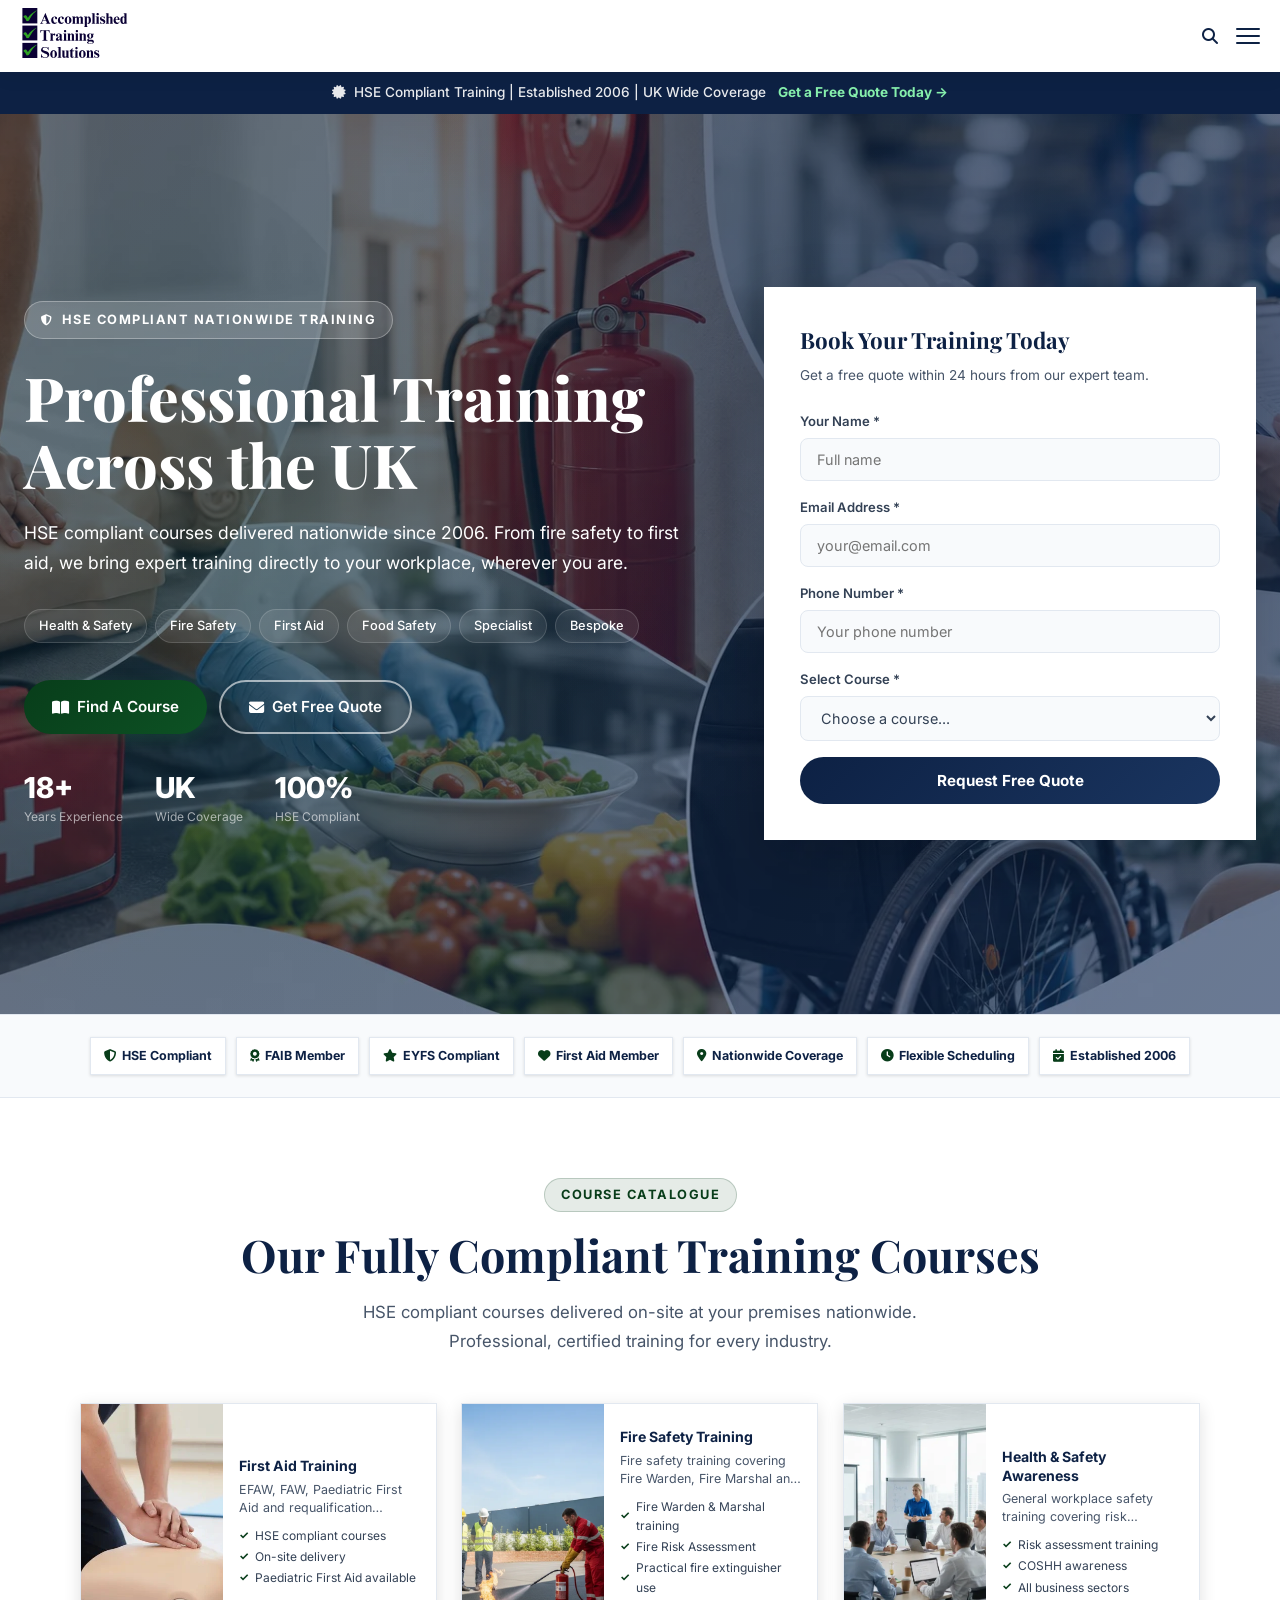
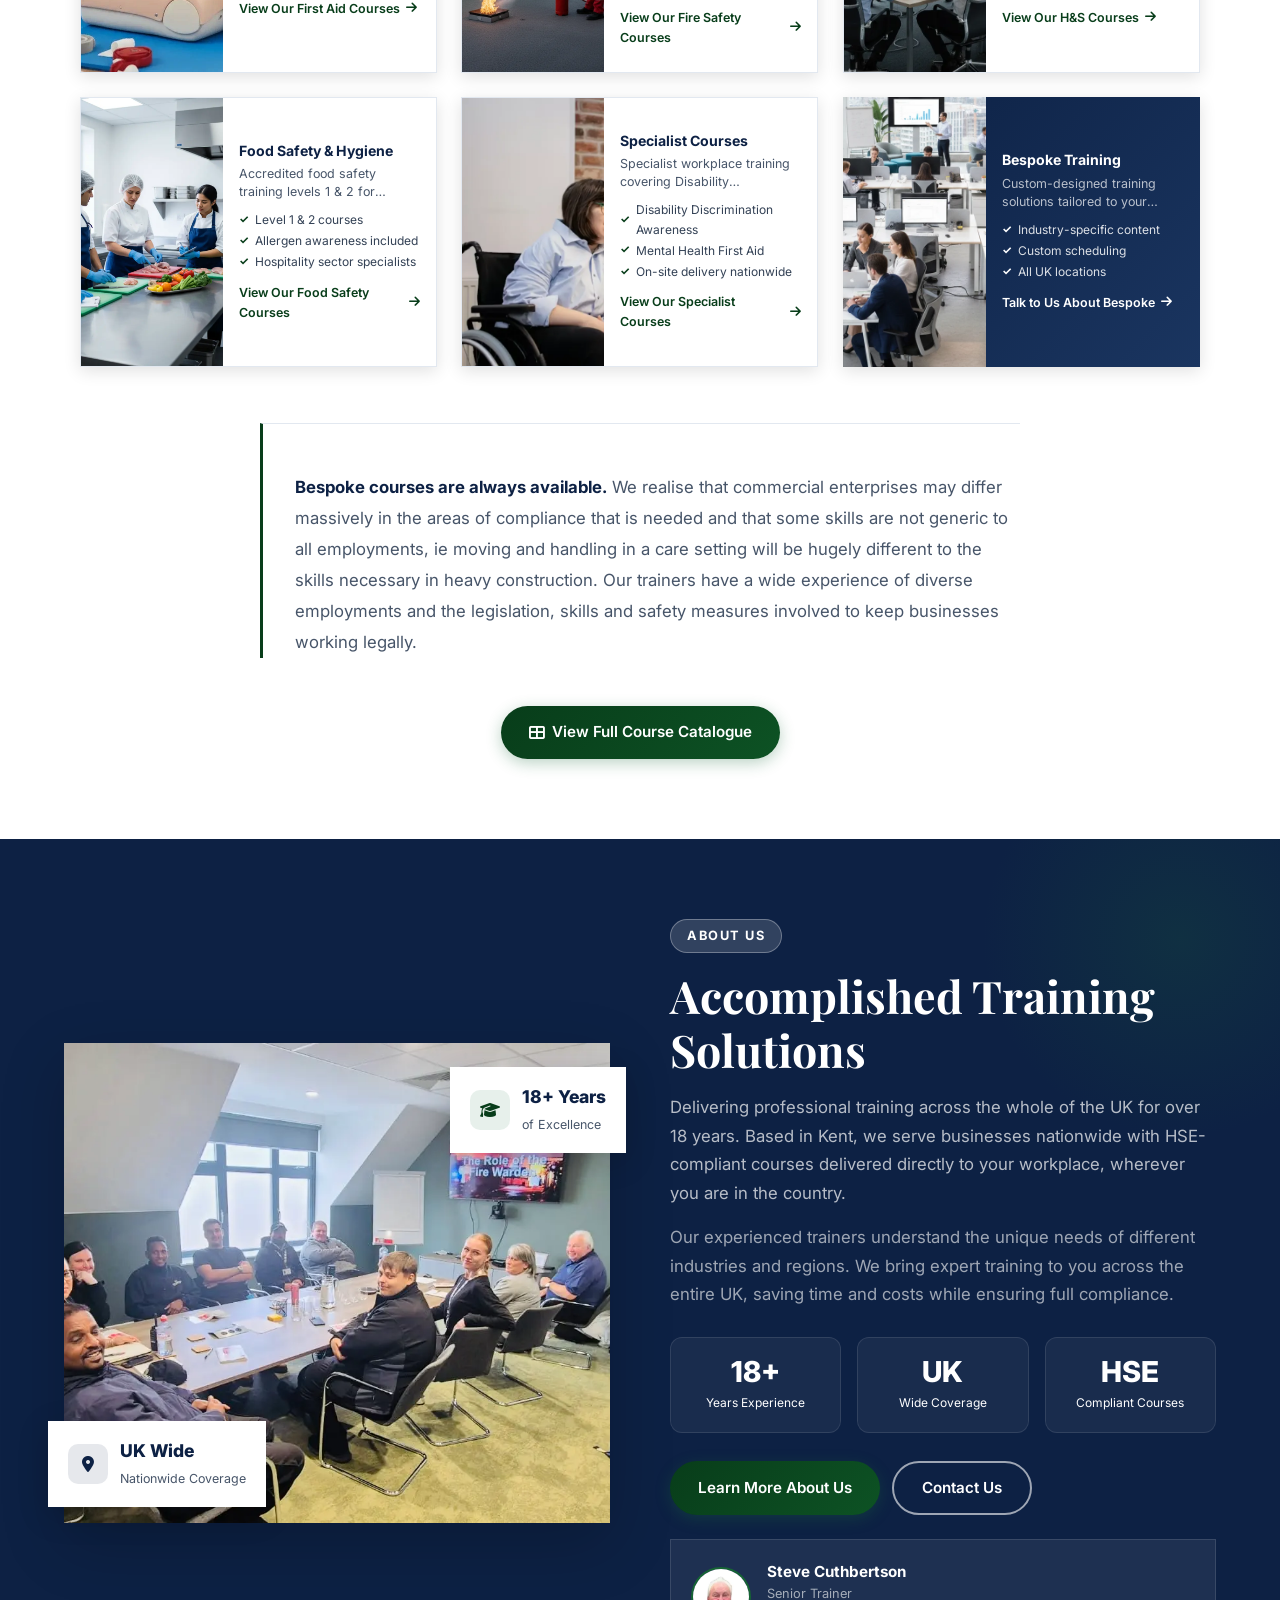
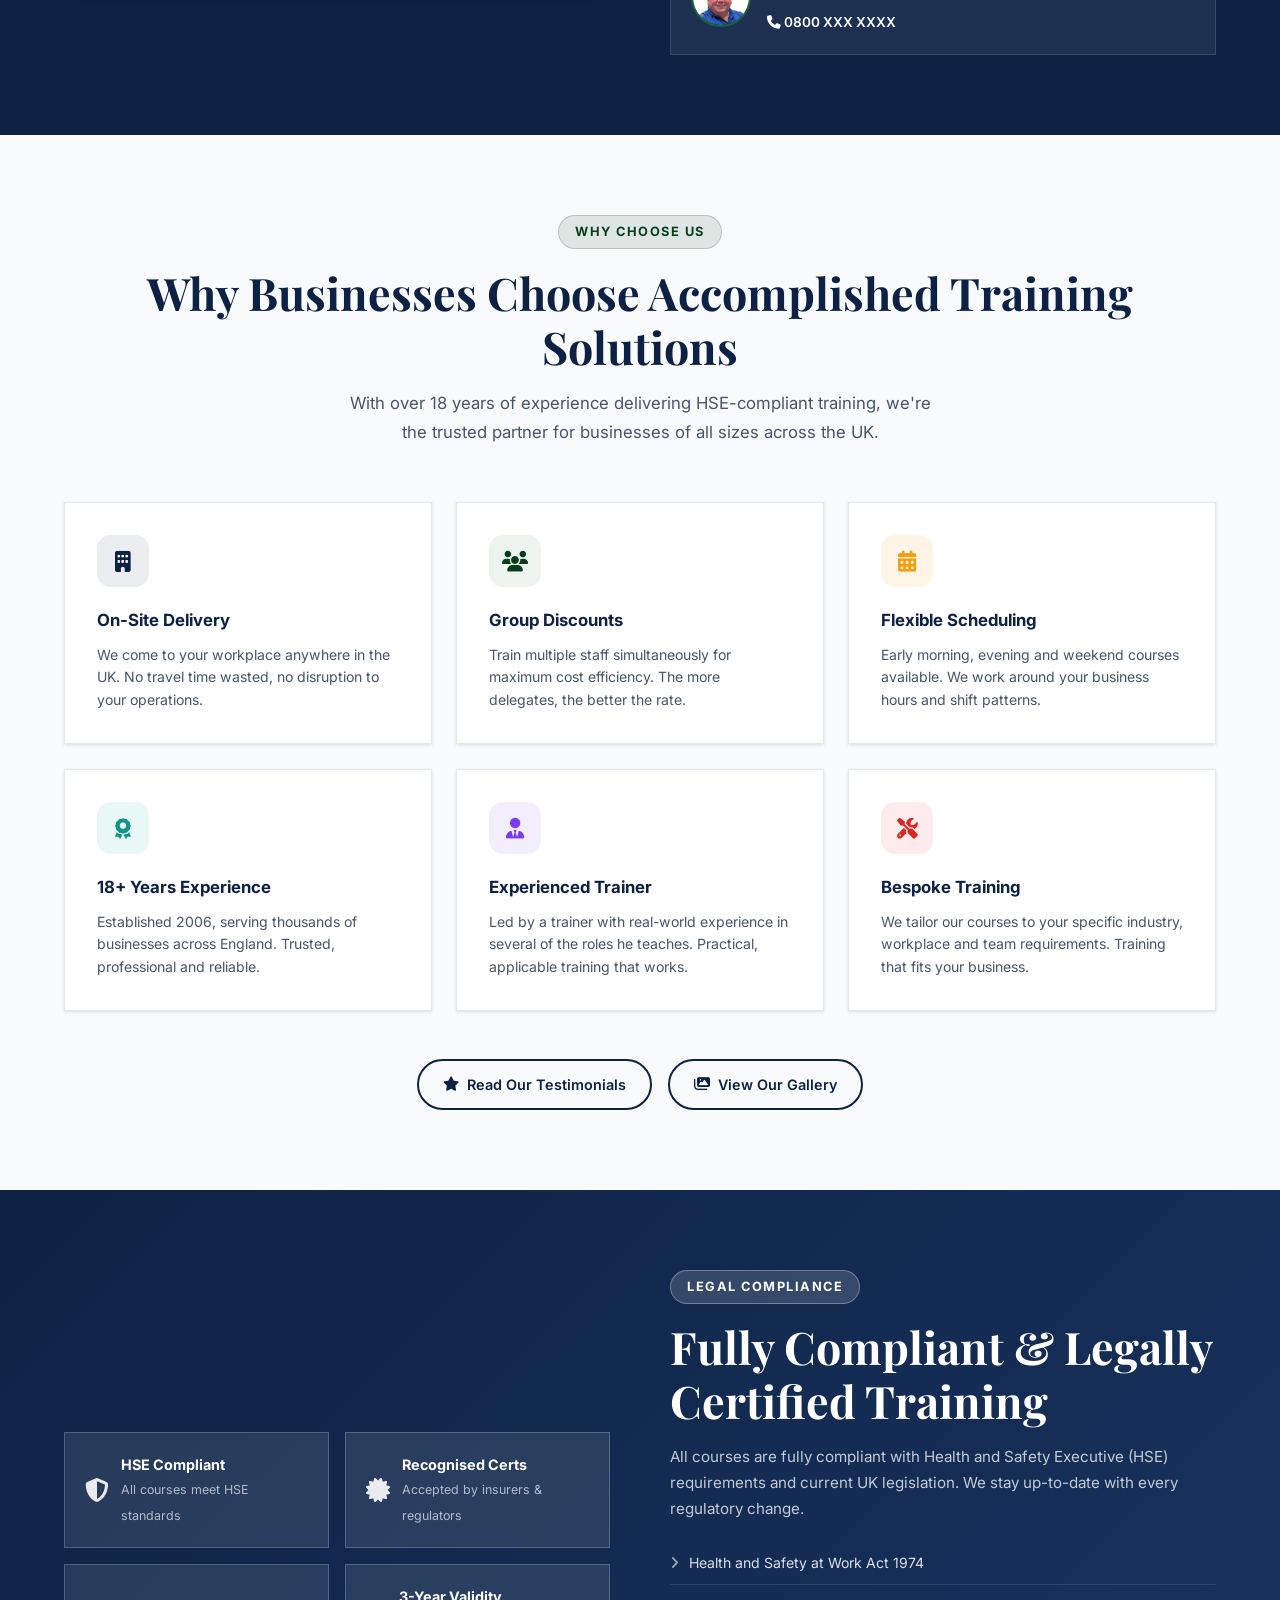
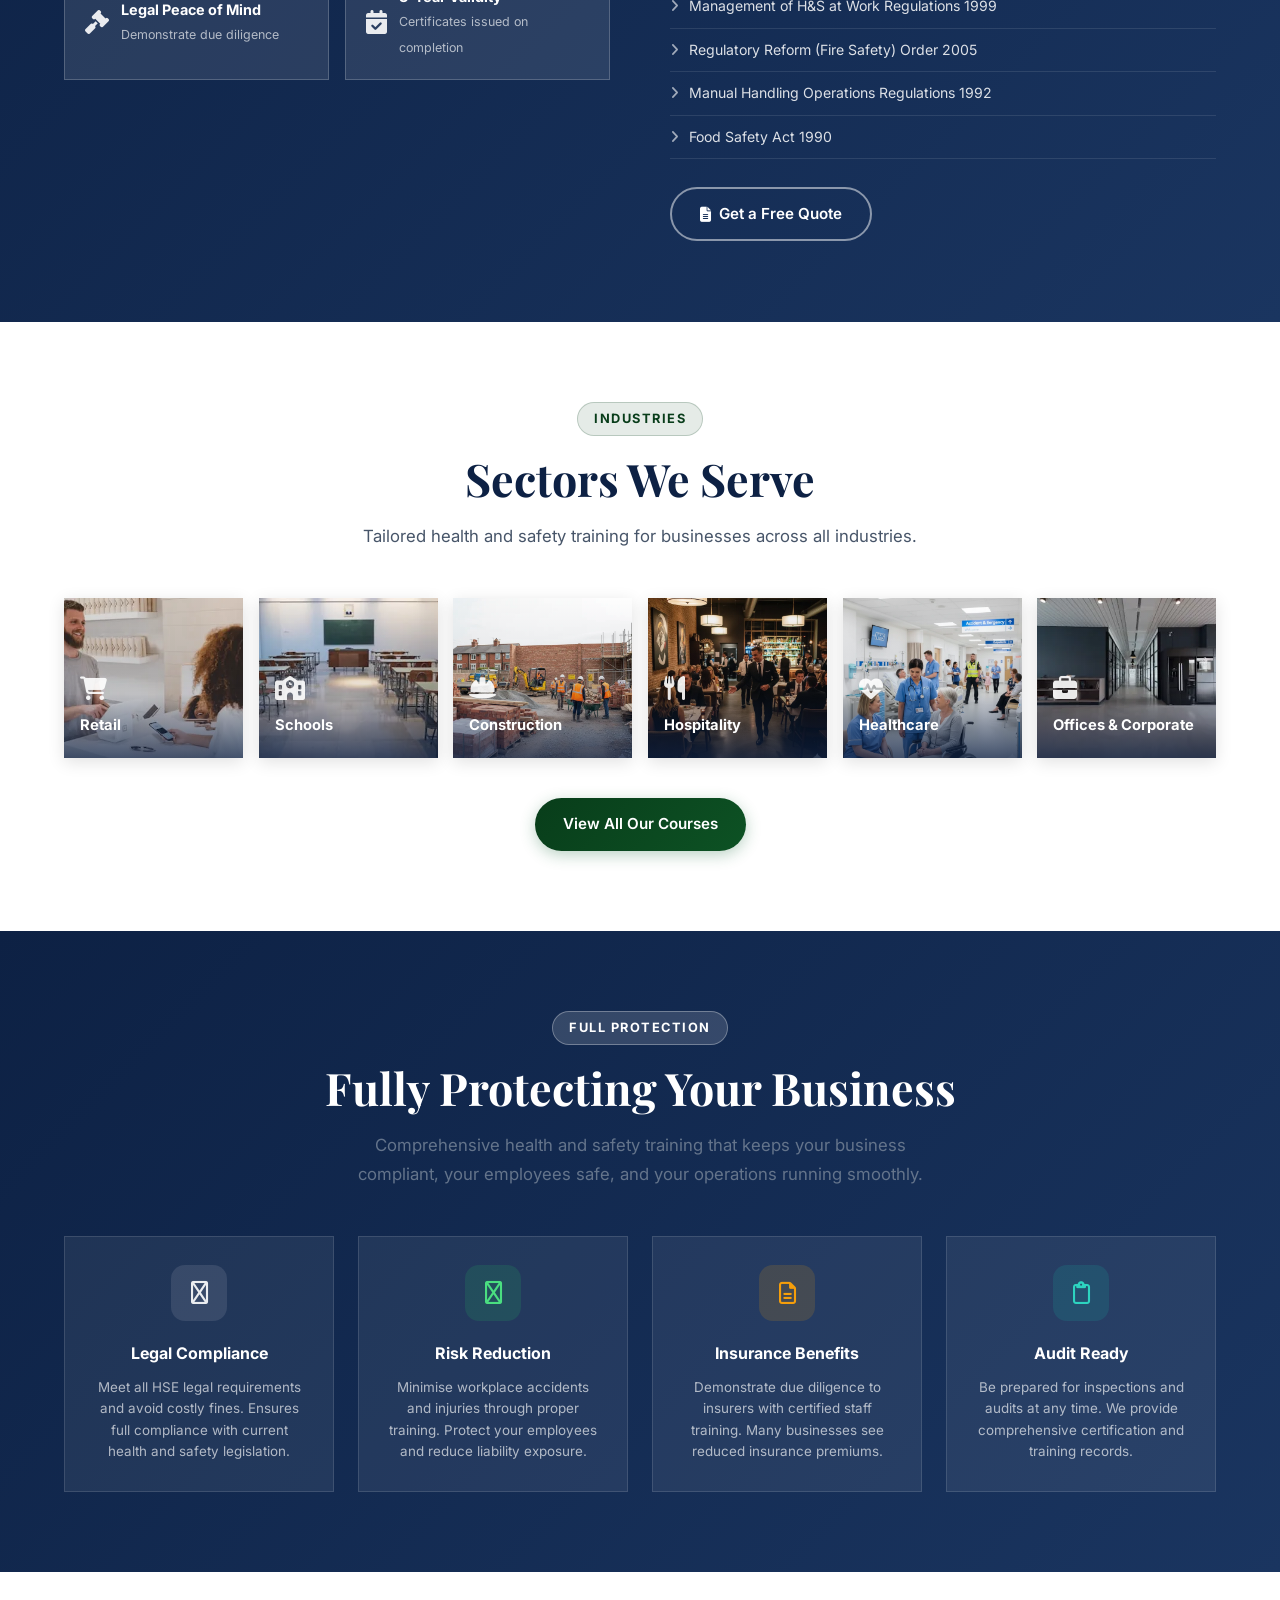
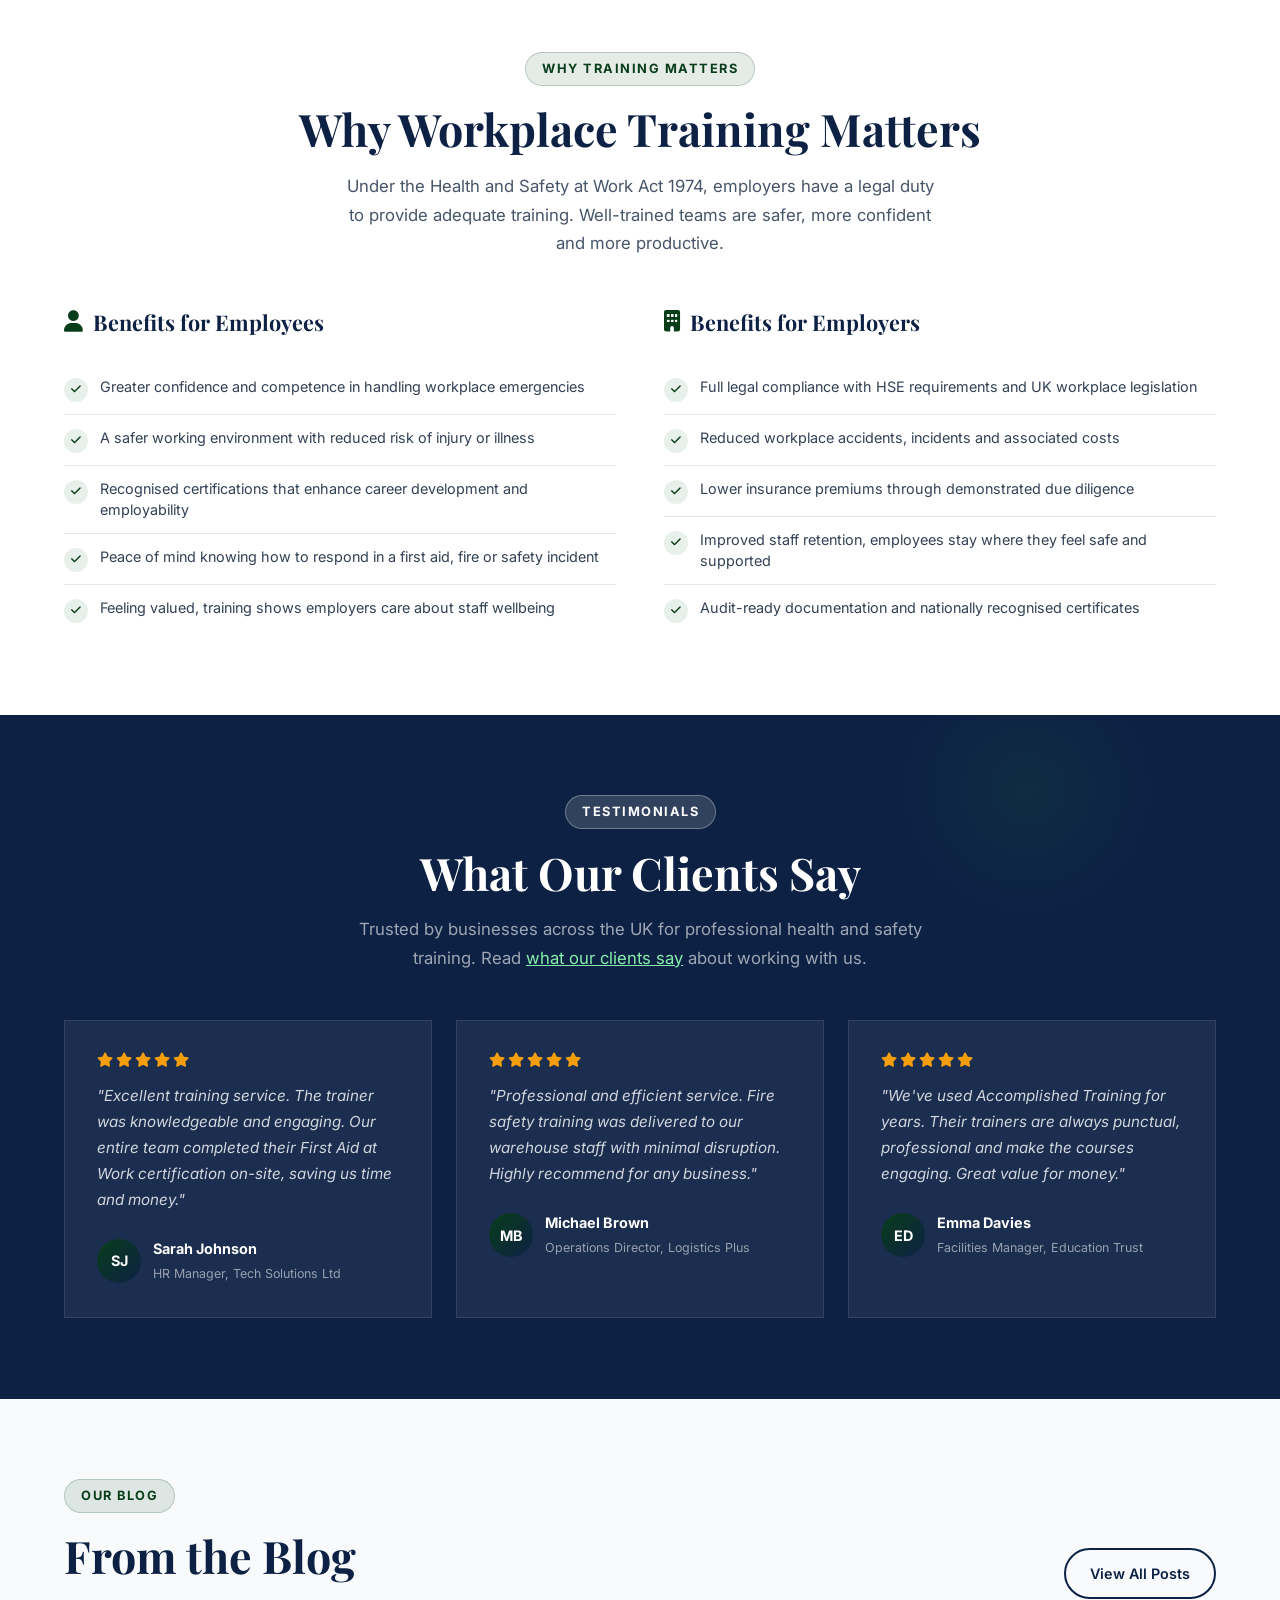
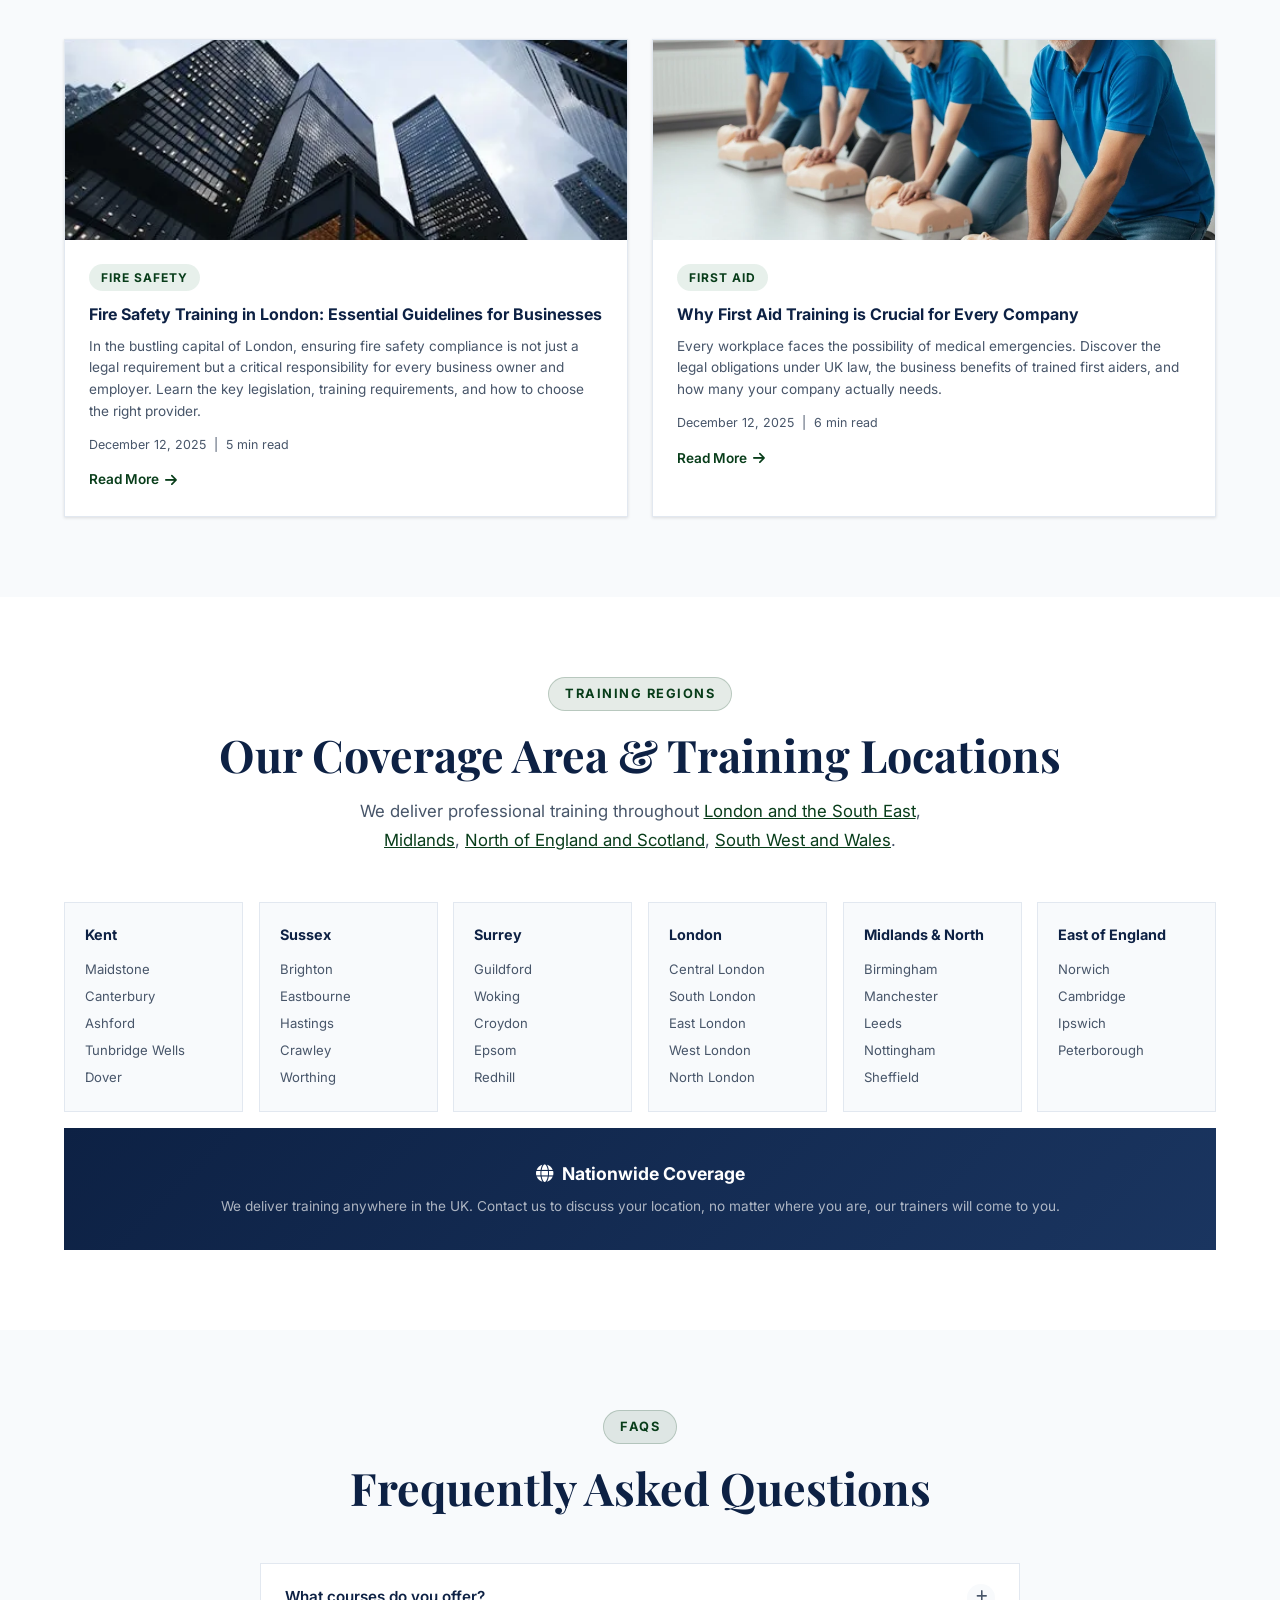
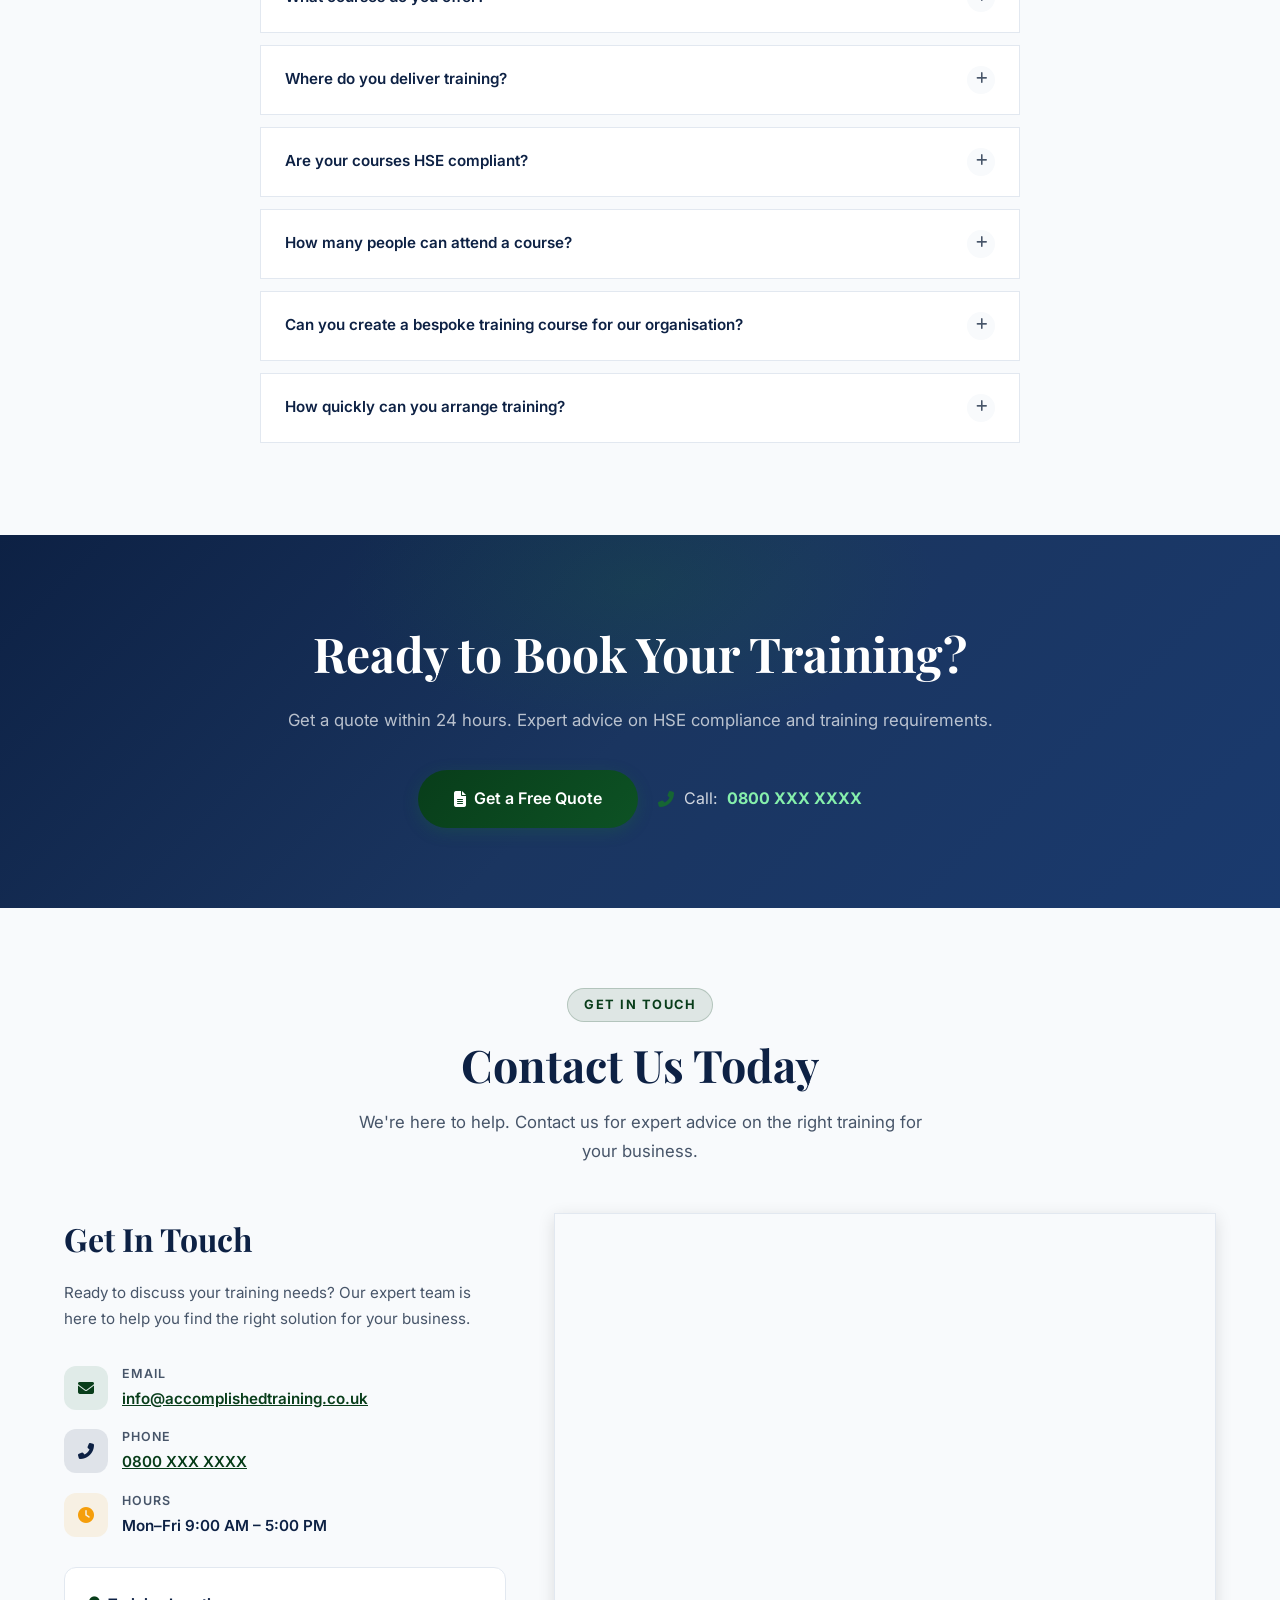
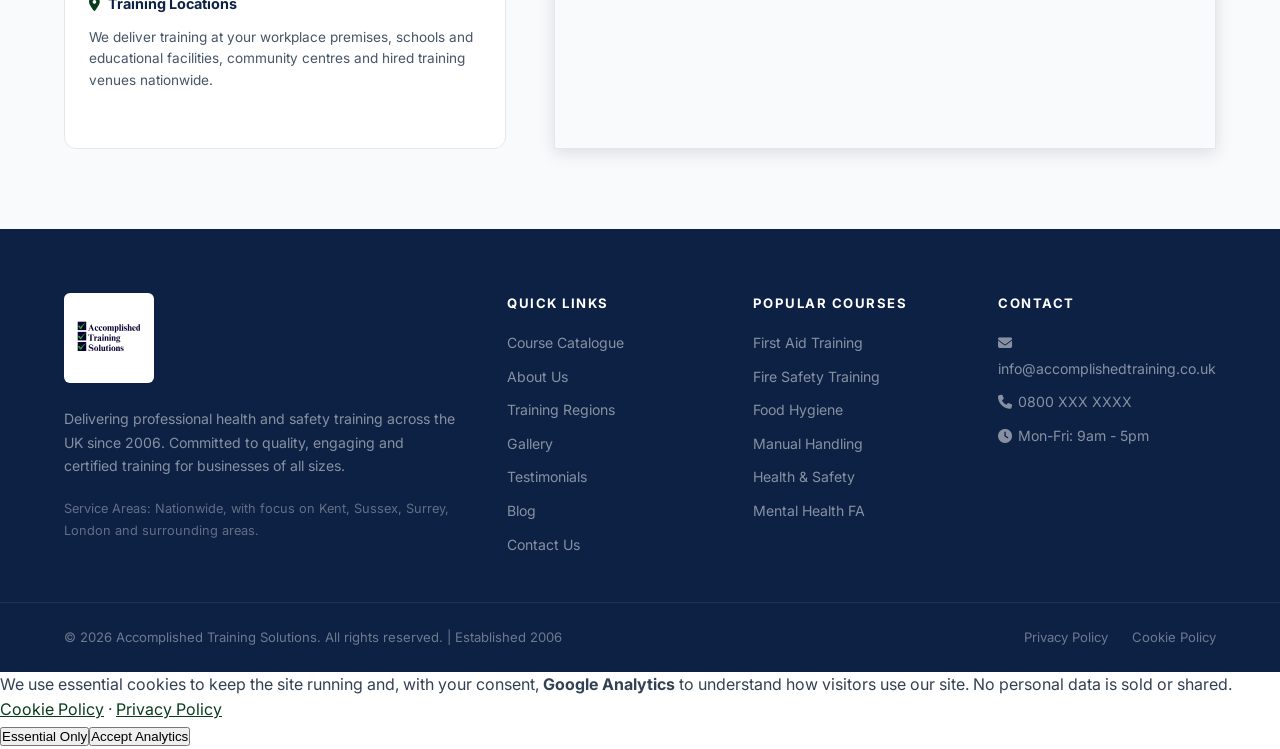
==== index.html @ ccbe7ee9 "Initial commit — Accomplished Training Solutions website Full site including all pages, styles, JS a" ====
﻿<!DOCTYPE html>
<html lang="en">
<head>
    <meta charset="UTF-8">
    <meta name="viewport" content="width=device-width, initial-scale=1.0">
    <title>Accomplished Training Solutions - Professional HSE Training Across the UK</title>
    <link href="https://fonts.googleapis.com/css2?family=Inter:wght@300;400;500;600;700;800;900&family=Playfair+Display:wght@700;800&display=swap" rel="stylesheet">
    <link rel="stylesheet" href="https://cdnjs.cloudflare.com/ajax/libs/font-awesome/6.4.0/css/all.min.css">
    <link rel="stylesheet" href="styles/styles.css">
    <link rel="stylesheet" href="styles/index.css">
</head>
<body>

<!-- ANNOUNCEMENT BAR -->
<div class="announcement-bar">
    <i class="fas fa-certificate"></i>&nbsp; HSE Compliant Training | Established 2006 | UK Wide Coverage
    <a href="contact.html">Get a Free Quote Today →</a>
</div>

<!-- NAVBAR -->
<nav class="navbar" id="navbar">
    <div class="navbar-inner">
        <!-- Logo, far left -->
        <a href="#home" class="navbar-logo">
            <img src="images/ats-logo.svg" alt="Accomplished Training Solutions" style="height:150px;width:auto;display:block;">
        </a>

        <!-- Everything else, far right -->
        <div class="navbar-right">
            <ul class="navbar-nav">
                <li><a href="about.html">About Us</a></li>
                <li><a href="courses.html">Course Catalogue</a></li>
                <li class="nav-item-dropdown">
                    <a href="javascript:void(0)">Training Regions <i class="fas fa-chevron-down nav-dropdown-arrow"></i></a>
                    <div class="nav-dropdown-menu">
                        <a href="london-south-east.html"><i class="fas fa-map-marker-alt"></i> London &amp; South East</a>
                        <a href="south-west-wales.html"><i class="fas fa-map-marker-alt"></i> South West &amp; Wales</a>
                        <a href="midlands.html"><i class="fas fa-map-marker-alt"></i> Midlands</a>
                        <a href="north-england-scotland.html"><i class="fas fa-map-marker-alt"></i> North England &amp; Scotland</a>
                    </div>
                </li>
                <li><a href="gallery.html">Gallery</a></li>
                <li><a href="testimonials.html">Testimonials</a></li>
                <li class="nav-item-dropdown">
                    <a href="blog.html">Blog <i class="fas fa-chevron-down nav-dropdown-arrow"></i></a>
                    <div class="nav-dropdown-menu">
                        <a href="blog.html"><i class="fas fa-th-list"></i> All Blog Posts</a>
                        <a href="blog-fire-safety-london.html"><i class="fas fa-fire"></i> Fire Safety Training in London</a>
                        <a href="blog-first-aid-training.html"><i class="fas fa-heart"></i> Why First Aid Training is Crucial</a>
                    </div>
                </li>
                <li><a href="contact.html">Contact</a></li>
            </ul>
            <div class="navbar-divider"></div>
            <button class="search-btn" id="searchToggle" aria-label="Search"><i class="fas fa-search"></i></button>
            <div class="navbar-divider"></div>
            <a href="tel:0800XXXXXXX" class="navbar-phone"><i class="fas fa-phone-alt"></i> 0800 XXX XXXX</a>
            <a href="contact.html" class="btn-primary" style="padding:10px 20px;font-size:0.87rem;margin-left:16px;"><i class="fas fa-file-alt"></i> Free Quote</a>
        </div>

        <div class="nav-mobile-right">
            <button class="search-btn search-btn-mobile" id="searchToggleMobile"><i class="fas fa-search"></i></button>
            <div class="hamburger" id="hamburger"><span></span><span></span><span></span></div>
        </div>
    </div>

    <!-- Search dropdown -->
    <div class="search-overlay" id="searchOverlay">
        <div class="search-bar">
            <i class="fas fa-search"></i>
            <input type="text" id="searchInput" placeholder="Search courses, topics, regions..." autocomplete="off">
            <button class="search-close" id="searchClose"><i class="fas fa-times"></i></button>
        </div>
        <div class="search-results" id="searchResults"></div>
        <div class="search-no-results" id="searchNoResults">No results found. Try a different search term.</div>
    </div>

    <div class="mobile-menu" id="mobileMenu">
        <a href="about.html">About Us</a>
        <a href="courses.html">Course Catalogue</a>
        <div class="mob-drop">
            <button class="mob-drop-btn" id="mobRegionsBtn">Training Regions <i class="fas fa-chevron-down mob-chevron"></i></button>
            <div class="mob-drop-body" id="mobRegionsBody">
                <a href="london-south-east.html"><i class="fas fa-map-marker-alt"></i> London &amp; South East</a>
                <a href="south-west-wales.html"><i class="fas fa-map-marker-alt"></i> South West &amp; Wales</a>
                <a href="midlands.html"><i class="fas fa-map-marker-alt"></i> Midlands</a>
                <a href="north-england-scotland.html"><i class="fas fa-map-marker-alt"></i> North England &amp; Scotland</a>
            </div>
        </div>
        <a href="gallery.html">Gallery</a>
        <a href="testimonials.html">Testimonials</a>
        <div class="mob-drop">
            <div class="mob-drop-split">
                <a href="blog.html">Blog</a>
                <button class="mob-drop-chevron" id="mobBlogBtn"><i class="fas fa-chevron-down mob-chevron"></i></button>
            </div>
            <div class="mob-drop-body" id="mobBlogBody">
                <a href="blog-fire-safety-london.html"><i class="fas fa-fire"></i> Fire Safety Training in London</a>
                <a href="blog-first-aid-training.html"><i class="fas fa-heart"></i> Why First Aid Training is Crucial</a>
            </div>
        </div>
        <a href="contact.html">Contact</a>
        <a href="tel:0800XXXXXXX" style="color:var(--green);font-weight:700;border-bottom:none;"><i class="fas fa-phone-alt"></i> 0800 XXX XXXX</a>
    </div>
</nav>

<!-- HERO -->
<section class="hero" id="home">
    <div class="hero-bg"></div>
    <div class="hero-pattern"></div>
    <div class="hero-content">
        <div class="hero-left">
            <div class="hero-badge"><i class="fas fa-shield-alt"></i> HSE Compliant Nationwide Training</div>
            <h1 class="hero-title">Professional Training<br><span class="highlight">Across the UK</span></h1>
            <p class="hero-desc">HSE compliant courses delivered nationwide since 2006. From fire safety to first aid, we bring expert training directly to your workplace, wherever you are.</p>
            <div class="hero-tags">
                <span class="hero-tag">Health &amp; Safety</span>
                <span class="hero-tag">Fire Safety</span>
                <span class="hero-tag">First Aid</span>
                <span class="hero-tag">Food Safety</span>
                <span class="hero-tag">Specialist</span>
                <span class="hero-tag">Bespoke</span>
            </div>
            <div class="hero-actions">
                <a href="courses.html" class="btn-primary"><i class="fas fa-book-open"></i> Find A Course</a>
                <a href="contact.html" class="btn-secondary"><i class="fas fa-envelope"></i> Get Free Quote</a>
            </div>
            <div class="hero-stats">
                <div>
                    <div class="hero-stat-num">18+</div>
                    <div class="hero-stat-label">Years Experience</div>
                </div>
                <div>
                    <div class="hero-stat-num">UK</div>
                    <div class="hero-stat-label">Wide Coverage</div>
                </div>
                <div>
                    <div class="hero-stat-num">100%</div>
                    <div class="hero-stat-label">HSE Compliant</div>
                </div>
            </div>
        </div>
        <div class="hero-form-card" id="get-quote">
            <h3>Book Your Training Today</h3>
            <p>Get a free quote within 24 hours from our expert team.</p>
            <form>
                <div class="form-group">
                    <label>Your Name *</label>
                    <input type="text" placeholder="Full name" required>
                </div>
                <div class="form-group">
                    <label>Email Address *</label>
                    <input type="email" placeholder="your@email.com" required>
                </div>
                <div class="form-group">
                    <label>Phone Number *</label>
                    <input type="tel" placeholder="Your phone number" required>
                </div>
                <div class="form-group">
                    <label>Select Course *</label>
                    <select required>
                        <option value="">Choose a course...</option>
                        <optgroup label="── First Aid ──────────────">
                            <option>Emergency First Aid at Work (EFAW)</option>
                            <option>First Aid at Work (FAW) 3 Day</option>
                            <option>First Aid at Work Requalification</option>
                            <option>Paediatric First Aid</option>
                            <option>Basic First Aid Awareness</option>
                            <option>BLS NHS Compliant</option>
                            <option>AED &amp; CPR Course</option>
                        </optgroup>
                        <optgroup label="── Fire Safety ─────────────">
                            <option>Fire Warden Training</option>
                            <option>Fire Marshal Training</option>
                            <option>Fire Safety Awareness Training</option>
                            <option>Fire Risk Assessment</option>
                            <option>Fire Evacuation Chair Training</option>
                        </optgroup>
                        <optgroup label="── Food Safety ─────────────">
                            <option>Level 1 Food Safety</option>
                            <option>Level 2 Food Hygiene</option>
                            <option>Allergen Awareness Training</option>
                        </optgroup>
                        <optgroup label="── Health &amp; Safety ──────────">
                            <option>Manual Handling Training</option>
                            <option>Working at Heights Training</option>
                            <option>Health &amp; Safety Awareness</option>
                            <option>IOSH Managing Safely</option>
                            <option>Risk Assessment Training</option>
                            <option>COSHH Awareness Training</option>
                        </optgroup>
                        <optgroup label="── Specialist ──────────────">
                            <option>Disability Discrimination Awareness</option>
                            <option>Mental Health First Aid</option>
                        </optgroup>
                        <optgroup label="── Bespoke Training ────────">
                            <option value="Bespoke / Multiple Courses">Bespoke / Multiple Courses</option>
                        </optgroup>
                    </select>
                </div>
                <button type="submit" class="form-submit">Request Free Quote</button>
            </form>
        </div>
    </div>
</section>

<!-- TRUST BAR -->
<div class="trust-bar">
    <div class="trust-bar-inner container">
        <div class="trust-badge"><i class="fas fa-shield-alt"></i> HSE Compliant</div>
        <div class="trust-badge"><i class="fas fa-award"></i> FAIB Member</div>
        <div class="trust-badge"><i class="fas fa-star"></i> EYFS Compliant</div>
        <div class="trust-badge"><i class="fas fa-heart"></i> First Aid Member</div>
        <div class="trust-badge"><i class="fas fa-map-marker-alt"></i> Nationwide Coverage</div>
         <div class="trust-badge"><i class="fas fa-clock"></i> Flexible Scheduling</div>
        <div class="trust-badge"><i class="fas fa-calendar-check"></i> Established 2006</div>
       
    </div>
</div>

<!-- COURSES -->
<section class="section-padding" id="courses" style="background:var(--white);">
    <div class="container" style="max-width:1500px;">
        <div class="courses-header">
            <span class="section-tag">Course Catalogue</span>
            <h2 class="section-title">Our Fully Compliant Training Courses</h2>
            <p class="section-subtitle" style="margin:0 auto;">HSE compliant courses delivered on-site at your premises nationwide. Professional, certified training for every industry.</p>
        </div>
        <div class="courses-grid">
            <!-- First Aid -->
            <div class="course-card anim-card">
                <div class="course-card-img">
                    <img src="images/first-aid.webp" alt="First Aid Training">
                </div>
                <div class="course-card-body">
                    <h3>First Aid Training</h3>
                    <p>EFAW, FAW, Paediatric First Aid and requalification courses delivered by experienced trainers nationwide. Learn more about <a href="blog-first-aid-training.html">first aid training</a> requirements for UK businesses.</p>
                    <ul class="course-checklist">
                        <li>HSE compliant courses</li>
                        <li>On-site delivery</li>
                        <li>Paediatric First Aid available</li>
                    </ul>
                    <a href="courses.html#first-aid" class="course-card-link">View Our First Aid Courses <i class="fas fa-arrow-right"></i></a>
                </div>
            </div>
            <!-- Fire Safety -->
            <div class="course-card anim-card">
                <div class="course-card-img">
                    <img src="images/fire-warden-training.webp" alt="Fire Safety Training">
                </div>
                <div class="course-card-body">
                    <h3>Fire Safety Training</h3>
                    <p>Fire safety training</a> covering Fire Warden, Fire Marshal and Fire Safety Awareness courses. Essential for compliance across all industries.</p>
                    <ul class="course-checklist">
                        <li>Fire Warden &amp; Marshal training</li>
                        <li>Fire Risk Assessment</li>
                        <li>Practical fire extinguisher use</li>
                    </ul>
                    <a href="courses.html#fire-safety" class="course-card-link">View Our Fire Safety Courses <i class="fas fa-arrow-right"></i></a>
                </div>
            </div>
            <!-- Health & Safety -->
            <div class="course-card anim-card">
                <div class="course-card-img">
                    <img src="images/health-and-safety-coporate.webp" alt="Health and Safety">
                </div>
                <div class="course-card-body">
                    <h3>Health &amp; Safety Awareness</h3>
                    <p>General workplace safety training covering risk assessment, COSHH awareness, and health and safety management. Perfect for new employees and refresher training across all business sectors.</p>
                    <ul class="course-checklist">
                        <li>Risk assessment training</li>
                        <li>COSHH awareness</li>
                        <li>All business sectors</li>
                    </ul>
                    <a href="courses.html#health-safety" class="course-card-link">View Our H&amp;S Courses <i class="fas fa-arrow-right"></i></a>
                </div>
            </div>
            <!-- Food Safety -->
            <div class="course-card anim-card">
                <div class="course-card-img">
                    <img src="images/food-hygiene.webp" alt="Food Safety Training">
                </div>
                <div class="course-card-body">
                    <h3>Food Safety &amp; Hygiene</h3>
                    <p>Accredited food safety training levels 1 &amp; 2 for hospitality, catering, and food service sectors. Essential certification for food handlers, supervisors, and managers across the UK.</p>
                    <ul class="course-checklist">
                        <li>Level 1 &amp; 2 courses</li>
                        <li>Allergen awareness included</li>
                        <li>Hospitality sector specialists</li>
                    </ul>
                    <a href="courses.html#food-safety" class="course-card-link">View Our Food Safety Courses <i class="fas fa-arrow-right"></i></a>
                </div>
            </div>
            <!-- Specialist -->
            <div class="course-card anim-card">
                <div class="course-card-img">
                    <img src="images/disability-discrimination-awareness-card.webp" alt="Mental Health First Aid" style="object-position: left center;">
                </div>
                <div class="course-card-body">
                    <h3>Specialist Courses</h3>
                    <p>Specialist workplace training covering Disability Discrimination Awareness and Mental Health First Aid. Helping businesses meet legal obligations while building inclusive, supportive working environments across the UK.</p>
                    <ul class="course-checklist">
                        <li>Disability Discrimination Awareness</li>
                        <li>Mental Health First Aid</li>
                        <li>On-site delivery nationwide</li>
                    </ul>
                    <a href="courses.html#specialist" class="course-card-link">View Our Specialist Courses <i class="fas fa-arrow-right"></i></a>
                </div>
            </div>
            <!-- Bespoke -->
            <div class="course-card course-card-dark anim-card" style="background:linear-gradient(135deg,var(--navy) 0%,var(--navy-light) 100%);border:none;">
                <div class="course-card-img">
                    <img src="images/coporate.webp" alt="Bespoke Training">
                </div>
                <div class="course-card-body">
                    <h3 style="color:white;">Bespoke Training</h3>
                    <p style="color:rgba(255,255,255,0.7);">Custom-designed training solutions tailored to your specific industry, workplace and team requirements.</p>
                    <ul class="course-checklist">
                        <li style="color:rgba(255,255,255,0.85);">Industry-specific content</li>
                        <li style="color:rgba(255,255,255,0.85);">Custom scheduling</li>
                        <li style="color:rgba(255,255,255,0.85);">All UK locations</li>
                    </ul>
                    <a href="#contact" class="course-card-link" style="color:white;">Talk to Us About Bespoke <i class="fas fa-arrow-right"></i></a>
                </div>
            </div>
        </div>
        <div style="margin-top:56px;padding-top:48px;border-top:1px solid var(--light-gray);max-width:760px;margin-left:auto;margin-right:auto;border-left:3px solid var(--green);padding-left:32px;">
            <p style="font-size:1.05rem;color:var(--gray);line-height:1.85;"><strong style="color:var(--navy);">Bespoke courses are always available.</strong> We realise that commercial enterprises may differ massively in the areas of compliance that is needed and that some skills are not generic to all employments, ie moving and handling in a care setting will be hugely different to the skills necessary in heavy construction. Our trainers have a wide experience of diverse employments and the legislation, skills and safety measures involved to keep businesses working legally.</p>
        </div>
        <div style="text-align:center;margin-top:48px;">
            <a href="courses.html" class="btn-primary"><i class="fas fa-th-large"></i> View Full Course Catalogue</a>
        </div>
    </div>
</section>

<!-- ABOUT -->
<section class="about-section section-padding" id="about">
    <div class="container">
        <div class="about-grid">
            <div class="about-img-container">
                <img src="images/trainees-in-training-on-site.webp" alt="Training in progress">
                <div class="about-stat-card top-right">
                    <div class="stat-icon green"><i class="fas fa-graduation-cap"></i></div>
                    <div class="stat-text"><strong>18+ Years</strong><span>of Excellence</span></div>
                </div>
                <div class="about-stat-card bottom-left">
                    <div class="stat-icon navy"><i class="fas fa-map-marker-alt"></i></div>
                    <div class="stat-text"><strong>UK Wide</strong><span>Nationwide Coverage</span></div>
                </div>
            </div>
            <div class="about-right">
                <span class="section-tag">About Us</span>
                <h2 class="section-title">Accomplished Training Solutions</h2>
                <p class="section-subtitle">Delivering professional training across the whole of the UK for over 18 years. Based in Kent, we serve businesses nationwide with HSE-compliant courses delivered directly to your workplace, wherever you are in the country.</p>
                <p class="section-subtitle" style="margin-top:16px;color:rgba(255,255,255,0.6);">Our experienced trainers understand the unique needs of different industries and regions. We bring expert training to you across the entire UK, saving time and costs while ensuring full compliance.</p>
                <div class="about-stats">
                    <div class="about-stat-item">
                        <div class="about-stat-num">18+</div>
                        <div class="about-stat-lbl">Years Experience</div>
                    </div>
                    <div class="about-stat-item">
                        <div class="about-stat-num">UK</div>
                        <div class="about-stat-lbl">Wide Coverage</div>
                    </div>
                    <div class="about-stat-item">
                        <div class="about-stat-num">HSE</div>
                        <div class="about-stat-lbl">Compliant Courses</div>
                    </div>
                </div>
                <div style="display:flex;gap:12px;flex-wrap:wrap;margin-bottom:24px;">
                    <a href="about.html" class="btn-primary">Learn More About Us</a>
                    <a href="contact.html" class="btn-secondary">Contact Us</a>
                </div>
                <div class="expert-card">
                    <img src="images/profile-pic.webp" alt="Senior Training Advisor" class="expert-avatar">
                    <div class="expert-info">
                        <h4>Steve Cuthbertson</h4>
                        <p>Senior Trainer</p>
                        <a href="tel:0800XXXXXXX"><i class="fas fa-phone"></i> 0800 XXX XXXX</a>
                    </div>
                </div>
            </div>
        </div>
    </div>
</section>

<!-- WHY CHOOSE US -->
<section class="why-section section-padding">
    <div class="container">
        <div class="why-header">
            <span class="section-tag">Why Choose Us</span>
            <h2 class="section-title">Why Businesses Choose Accomplished Training Solutions</h2>
            <p class="section-subtitle" style="margin:0 auto;">With over 18 years of experience delivering HSE-compliant training, we're the trusted partner for businesses of all sizes across the UK.</p>
        </div>
        <div class="why-grid">
            <div class="why-card anim-card">
                <div class="why-icon blue"><i class="fas fa-building"></i></div>
                <h3>On-Site Delivery</h3>
                <p>We come to your workplace anywhere in the UK. No travel time wasted, no disruption to your operations.</p>
            </div>
            <div class="why-card anim-card">
                <div class="why-icon green"><i class="fas fa-users"></i></div>
                <h3>Group Discounts</h3>
                <p>Train multiple staff simultaneously for maximum cost efficiency. The more delegates, the better the rate.</p>
            </div>
            <div class="why-card anim-card">
                <div class="why-icon gold"><i class="fas fa-calendar-alt"></i></div>
                <h3>Flexible Scheduling</h3>
                <p>Early morning, evening and weekend courses available. We work around your business hours and shift patterns.</p>
            </div>
            <div class="why-card anim-card">
                <div class="why-icon teal"><i class="fas fa-award"></i></div>
                <h3>18+ Years Experience</h3>
                <p>Established 2006, serving thousands of businesses across England. Trusted, professional and reliable.</p>
            </div>
            <div class="why-card anim-card">
                <div class="why-icon purple"><i class="fas fa-user-tie"></i></div>
                <h3>Experienced Trainer</h3>
                <p>Led by a trainer with real-world experience in several of the roles he teaches. Practical, applicable training that works.</p>
            </div>
            <div class="why-card anim-card">
                <div class="why-icon red"><i class="fas fa-tools"></i></div>
                <h3>Bespoke Training</h3>
                <p>We tailor our courses to your specific industry, workplace and team requirements. Training that fits your business.</p>
            </div>
        </div>
        <div style="text-align:center;margin-top:48px;display:flex;gap:16px;justify-content:center;flex-wrap:wrap;">
            <a href="testimonials.html" class="btn-outline"><i class="fas fa-star"></i> Read Our Testimonials</a>
            <a href="gallery.html" class="btn-outline"><i class="fas fa-images"></i> View Our Gallery</a>
        </div>
    </div>
</section>

<!-- COMPLIANCE -->
<section class="compliance-section section-padding">
    <div class="container">
        <div class="compliance-grid">
            <div class="compliance-badges">
                <div class="compliance-badge"><i class="fas fa-shield-alt"></i><div class="compliance-badge-text"><strong>HSE Compliant</strong><span>All courses meet HSE standards</span></div></div>
                <div class="compliance-badge"><i class="fas fa-certificate"></i><div class="compliance-badge-text"><strong>Recognised Certs</strong><span>Accepted by insurers &amp; regulators</span></div></div>
                <div class="compliance-badge"><i class="fas fa-gavel"></i><div class="compliance-badge-text"><strong>Legal Peace of Mind</strong><span>Demonstrate due diligence</span></div></div>
                <div class="compliance-badge"><i class="fas fa-calendar-check"></i><div class="compliance-badge-text"><strong>3-Year Validity</strong><span>Certificates issued on completion</span></div></div>
            </div>
            <div class="compliance-right">
                <span class="section-tag">Legal Compliance</span>
                <h2 class="section-title">Fully Compliant &amp; Legally Certified Training</h2>
                <p style="color:rgba(255,255,255,0.75);font-size:0.95rem;line-height:1.7;margin-bottom:20px;">All courses are fully compliant with Health and Safety Executive (HSE) requirements and current UK legislation. We stay up-to-date with every regulatory change.</p>
                <ul class="compliance-list">
                    <li><i class="fas fa-angle-right"></i> Health and Safety at Work Act 1974</li>
                    <li><i class="fas fa-angle-right"></i> Management of H&amp;S at Work Regulations 1999</li>
                    <li><i class="fas fa-angle-right"></i> Regulatory Reform (Fire Safety) Order 2005</li>
                    <li><i class="fas fa-angle-right"></i> Manual Handling Operations Regulations 1992</li>
                    <li><i class="fas fa-angle-right"></i> Food Safety Act 1990</li>
                </ul>
                <a href="#contact" class="btn-secondary" style="border-color:rgba(255,255,255,0.5);margin-top:8px;"><i class="fas fa-file-alt"></i> Get a Free Quote</a>
            </div>
        </div>
    </div>
</section>

<!-- SECTORS -->
<section class="section-padding" id="sectors" style="background:white;">
    <div class="container">
        <div class="sectors-header">
            <span class="section-tag">Industries</span>
            <h2 class="section-title">Sectors We Serve</h2>
            <p class="section-subtitle" style="margin:0 auto;">Tailored health and safety training for businesses across all industries.</p>
        </div>
        <div class="sectors-grid">
            <div class="sector-card"><img src="images/retail.webp" alt="Retail"><div class="sector-overlay"><div class="sector-icon"><i class="fas fa-shopping-cart"></i></div><h4>Retail</h4></div></div>
            <div class="sector-card"><img src="images/schools.webp" alt="Schools &amp; Education"><div class="sector-overlay"><div class="sector-icon"><i class="fas fa-school"></i></div><h4>Schools</h4></div></div>
            <div class="sector-card"><img src="images/construction.webp" alt="Construction"><div class="sector-overlay"><div class="sector-icon"><i class="fas fa-hard-hat"></i></div><h4>Construction</h4></div></div>
            <div class="sector-card"><img src="images/hospitality.webp" alt="Hospitality"><div class="sector-overlay"><div class="sector-icon"><i class="fas fa-utensils"></i></div><h4>Hospitality</h4></div></div>
            <div class="sector-card"><img src="images/healthcare.webp" alt="Healthcare"><div class="sector-overlay"><div class="sector-icon"><i class="fas fa-heartbeat"></i></div><h4>Healthcare</h4></div></div>
            <div class="sector-card"><img src="images/offices-corporate.webp" alt="Offices &amp; Corporate"><div class="sector-overlay"><div class="sector-icon"><i class="fas fa-briefcase"></i></div><h4>Offices &amp; Corporate</h4></div></div>
        </div>
        <div style="text-align:center;margin-top:40px;">
            <a href="courses.html" class="btn-primary">View All Our Courses</a>
        </div>
    </div>
</section>


<!-- PROTECTION -->
<section class="protection-section section-padding">
    <div class="container">
        <div class="protection-header">
            <span class="section-tag">Full Protection</span>
            <h2 class="section-title">Fully Protecting Your Business</h2>
            <p class="section-subtitle" style="margin:0 auto;color:#64748b;">Comprehensive health and safety training that keeps your business compliant, your employees safe, and your operations running smoothly.</p>
        </div>
        <div class="protection-grid">
            <div class="protection-card anim-card">
                <div class="protection-icon navy"><i class="far fa-balance-scale"></i></div>
                <h3>Legal Compliance</h3>
                <p>Meet all HSE legal requirements and avoid costly fines. Ensures full compliance with current health and safety legislation.</p>
            </div>
            <div class="protection-card anim-card">
                <div class="protection-icon green"><i class="far fa-shield-alt"></i></div>
                <h3>Risk Reduction</h3>
                <p>Minimise workplace accidents and injuries through proper training. Protect your employees and reduce liability exposure.</p>
            </div>
            <div class="protection-card anim-card">
                <div class="protection-icon gold"><i class="far fa-file-alt"></i></div>
                <h3>Insurance Benefits</h3>
                <p>Demonstrate due diligence to insurers with certified staff training. Many businesses see reduced insurance premiums.</p>
            </div>
            <div class="protection-card anim-card">
                <div class="protection-icon teal"><i class="far fa-clipboard"></i></div>
                <h3>Audit Ready</h3>
                <p>Be prepared for inspections and audits at any time. We provide comprehensive certification and training records.</p>
            </div>
        </div>
    </div>
</section>

<!-- BENEFITS -->
<section class="benefits-section section-padding">
    <div class="container">
        <div style="text-align:center;">
            <span class="section-tag">Why Training Matters</span>
            <h2 class="section-title">Why Workplace Training Matters</h2>
            <p class="section-subtitle" style="margin:0 auto;">Under the Health and Safety at Work Act 1974, employers have a legal duty to provide adequate training. Well-trained teams are safer, more confident and more productive.</p>
        </div>
        <div class="benefits-grid">
            <div class="benefits-col">
                <h3><i class="fas fa-user"></i> Benefits for Employees</h3>
                <div class="benefit-item"><div class="benefit-check"><i class="fas fa-check"></i></div><span>Greater confidence and competence in handling workplace emergencies</span></div>
                <div class="benefit-item"><div class="benefit-check"><i class="fas fa-check"></i></div><span>A safer working environment with reduced risk of injury or illness</span></div>
                <div class="benefit-item"><div class="benefit-check"><i class="fas fa-check"></i></div><span>Recognised certifications that enhance career development and employability</span></div>
                <div class="benefit-item"><div class="benefit-check"><i class="fas fa-check"></i></div><span>Peace of mind knowing how to respond in a first aid, fire or safety incident</span></div>
                <div class="benefit-item"><div class="benefit-check"><i class="fas fa-check"></i></div><span>Feeling valued, training shows employers care about staff wellbeing</span></div>
            </div>
            <div class="benefits-col">
                <h3><i class="fas fa-building"></i> Benefits for Employers</h3>
                <div class="benefit-item"><div class="benefit-check"><i class="fas fa-check"></i></div><span>Full legal compliance with HSE requirements and UK workplace legislation</span></div>
                <div class="benefit-item"><div class="benefit-check"><i class="fas fa-check"></i></div><span>Reduced workplace accidents, incidents and associated costs</span></div>
                <div class="benefit-item"><div class="benefit-check"><i class="fas fa-check"></i></div><span>Lower insurance premiums through demonstrated due diligence</span></div>
                <div class="benefit-item"><div class="benefit-check"><i class="fas fa-check"></i></div><span>Improved staff retention, employees stay where they feel safe and supported</span></div>
                <div class="benefit-item"><div class="benefit-check"><i class="fas fa-check"></i></div><span>Audit-ready documentation and nationally recognised certificates</span></div>
            </div>
        </div>
    </div>
</section>


<!-- TESTIMONIALS -->
<section class="testimonials-section section-padding" id="testimonials">
    <div class="container">
        <div class="testimonials-header">
            <span class="section-tag">Testimonials</span>
            <h2 class="section-title">What Our Clients Say</h2>
            <p class="section-subtitle">Trusted by businesses across the UK for professional health and safety training. Read <a href="testimonials.html">what our clients say</a> about working with us.</p>
        </div>
        <div class="testimonials-grid">
            <div class="testimonial-card anim-card">
                <div class="testimonial-stars"><i class="fas fa-star"></i><i class="fas fa-star"></i><i class="fas fa-star"></i><i class="fas fa-star"></i><i class="fas fa-star"></i></div>
                <p class="testimonial-text">"Excellent training service. The trainer was knowledgeable and engaging. Our entire team completed their First Aid at Work certification on-site, saving us time and money."</p>
                <div class="testimonial-author">
                    <div class="testimonial-avatar">SJ</div>
                    <div class="testimonial-author-info"><strong>Sarah Johnson</strong><span>HR Manager, Tech Solutions Ltd</span></div>
                </div>
            </div>
            <div class="testimonial-card anim-card">
                <div class="testimonial-stars"><i class="fas fa-star"></i><i class="fas fa-star"></i><i class="fas fa-star"></i><i class="fas fa-star"></i><i class="fas fa-star"></i></div>
                <p class="testimonial-text">"Professional and efficient service. Fire safety training was delivered to our warehouse staff with minimal disruption. Highly recommend for any business."</p>
                <div class="testimonial-author">
                    <div class="testimonial-avatar">MB</div>
                    <div class="testimonial-author-info"><strong>Michael Brown</strong><span>Operations Director, Logistics Plus</span></div>
                </div>
            </div>
            <div class="testimonial-card anim-card">
                <div class="testimonial-stars"><i class="fas fa-star"></i><i class="fas fa-star"></i><i class="fas fa-star"></i><i class="fas fa-star"></i><i class="fas fa-star"></i></div>
                <p class="testimonial-text">"We've used Accomplished Training for years. Their trainers are always punctual, professional and make the courses engaging. Great value for money."</p>
                <div class="testimonial-author">
                    <div class="testimonial-avatar">ED</div>
                    <div class="testimonial-author-info"><strong>Emma Davies</strong><span>Facilities Manager, Education Trust</span></div>
                </div>
            </div>
        </div>
    </div>
</section>

<!-- BLOG -->
<section class="blog-section section-padding" id="blog">
    <div class="container">
        <div class="blog-header">
            <div>
                <span class="section-tag">Our Blog</span>
                <h2 class="section-title">From the Blog</h2>
            </div>
            <a href="blog.html" class="btn-outline">View All Posts</a>
        </div>
        <div class="blog-grid">
            <div class="blog-card">
                <div class="blog-img"><img src="images/fire-safety-blog.webp" alt="Fire Safety London"></div>
                <div class="blog-body">
                    <span class="blog-tag">Fire Safety</span>
                    <h3>Fire Safety Training in London: Essential Guidelines for Businesses</h3>
                    <p>In the bustling capital of London, ensuring fire safety compliance is not just a legal requirement but a critical responsibility for every business owner and employer. Learn the key legislation, training requirements, and how to choose the right provider.</p>
                    <p style="font-size:0.78rem;color:var(--gray);margin-bottom:12px;margin-top:-4px;">December 12, 2025 &nbsp;|&nbsp; 5 min read</p>
                    <a href="blog-fire-safety-london.html" class="blog-read-more">Read More <i class="fas fa-arrow-right"></i></a>
                </div>
            </div>
            <div class="blog-card">
                <div class="blog-img"><img src="images/emergency-first-aid.webp" alt="First Aid Training"></div>
                <div class="blog-body">
                    <span class="blog-tag">First Aid</span>
                    <h3>Why First Aid Training is Crucial for Every Company</h3>
                    <p>Every workplace faces the possibility of medical emergencies. Discover the legal obligations under UK law, the business benefits of trained first aiders, and how many your company actually needs.</p>
                    <p style="font-size:0.78rem;color:var(--gray);margin-bottom:12px;margin-top:-4px;">December 12, 2025 &nbsp;|&nbsp; 6 min read</p>
                    <a href="#" class="blog-read-more">Read More <i class="fas fa-arrow-right"></i></a>
                </div>
            </div>

        </div>
    </div>
</section>

<!-- COVERAGE -->
<section class="section-padding" id="regions" style="background:white;">
    <div class="container">
        <div class="coverage-header">
            <span class="section-tag">Training Regions</span>
            <h2 class="section-title">Our Coverage Area &amp; Training Locations</h2>
            <p class="section-subtitle" style="margin:0 auto;">We deliver professional training throughout <a href="london-south-east.html">London and the South East</a>, <a href="midlands.html">Midlands</a>, <a href="north-england-scotland.html">North of England and Scotland</a>, <a href="south-west-wales.html">South West and Wales</a>.</p>
        </div>
        <div class="coverage-grid">
            <div class="coverage-region"><h4>Kent</h4><ul><li>Maidstone</li><li>Canterbury</li><li>Ashford</li><li>Tunbridge Wells</li><li>Dover</li></ul></div>
            <div class="coverage-region"><h4>Sussex</h4><ul><li>Brighton</li><li>Eastbourne</li><li>Hastings</li><li>Crawley</li><li>Worthing</li></ul></div>
            <div class="coverage-region"><h4>Surrey</h4><ul><li>Guildford</li><li>Woking</li><li>Croydon</li><li>Epsom</li><li>Redhill</li></ul></div>
            <div class="coverage-region"><h4>London</h4><ul><li>Central London</li><li>South London</li><li>East London</li><li>West London</li><li>North London</li></ul></div>
            <div class="coverage-region"><h4>Midlands &amp; North</h4><ul><li>Birmingham</li><li>Manchester</li><li>Leeds</li><li>Nottingham</li><li>Sheffield</li></ul></div>
            <div class="coverage-region"><h4>East of England</h4><ul><li>Norwich</li><li>Cambridge</li><li>Ipswich</li><li>Peterborough</li></ul></div>
            <div class="coverage-nationwide">
                <h4><i class="fas fa-globe"></i>&nbsp; Nationwide Coverage</h4>
                <p>We deliver training anywhere in the UK. Contact us to discuss your location, no matter where you are, our trainers will come to you.</p>
            </div>
        </div>
    </div>
</section>

<!-- FAQ -->
<section class="section-padding" style="background:var(--off-white);">
    <div class="container">
        <div class="faq-header">
            <span class="section-tag">FAQs</span>
            <h2 class="section-title">Frequently Asked Questions</h2>
        </div>
        <div class="faq-container">
            <div class="faq-item">
                <div class="faq-question" onclick="toggleFaq(this)">
                    <h4>What courses do you offer?</h4>
                    <div class="faq-icon"><i class="fas fa-plus"></i></div>
                </div>
                <div class="faq-answer">We offer a wide range of workplace training courses including First Aid (EFAW, FAW, Paediatric, BLS NHS, AED &amp; CPR), Fire Safety (Fire Warden, Fire Marshal, Fire Safety Awareness, Fire Risk Assessment, Evacuation Chair), Food Safety (Level 1, Level 2, Allergen Awareness), Health &amp; Safety (Manual Handling, Working at Heights, IOSH Managing Safely, COSHH, Risk Assessment), and Specialist courses (Disability Discrimination Awareness, Mental Health First Aid). We also offer fully Bespoke Training tailored to your organisation.</div>
            </div>
            <div class="faq-item">
                <div class="faq-question" onclick="toggleFaq(this)">
                    <h4>Where do you deliver training?</h4>
                    <div class="faq-icon"><i class="fas fa-plus"></i></div>
                </div>
                <div class="faq-answer">All of our training is delivered on-site at your workplace, anywhere across the UK. We come to you, saving your team travel time and keeping disruption to a minimum. We cover England, Scotland and Wales.</div>
            </div>
            <div class="faq-item">
                <div class="faq-question" onclick="toggleFaq(this)">
                    <h4>Are your courses HSE compliant?</h4>
                    <div class="faq-icon"><i class="fas fa-plus"></i></div>
                </div>
                <div class="faq-answer">Yes. All of our courses meet current UK workplace legislation requirements and are HSE compliant. First Aid courses are approved and certificates are valid for 3 years. Fire Safety courses meet the Regulatory Reform (Fire Safety) Order 2005, and Food Safety courses are nationally accredited.</div>
            </div>
            <div class="faq-item">
                <div class="faq-question" onclick="toggleFaq(this)">
                    <h4>How many people can attend a course?</h4>
                    <div class="faq-icon"><i class="fas fa-plus"></i></div>
                </div>
                <div class="faq-answer">We train groups of all sizes at your premises. Group bookings are generally more cost effective. We will try to accommodate your needs and schedule around your working hours.</div>
            </div>
            <div class="faq-item">
                <div class="faq-question" onclick="toggleFaq(this)">
                    <h4>Can you create a bespoke training course for our organisation?</h4>
                    <div class="faq-icon"><i class="fas fa-plus"></i></div>
                </div>
                <div class="faq-answer">Absolutely. Our Bespoke Training service allows us to design a course tailored specifically to your industry, workplace environment and team requirements. Get in touch to discuss your needs and we'll put together a programme that works for you.</div>
            </div>
            <div class="faq-item">
                <div class="faq-question" onclick="toggleFaq(this)">
                    <h4>How quickly can you arrange training?</h4>
                    <div class="faq-icon"><i class="fas fa-plus"></i></div>
                </div>
                <div class="faq-answer">We aim to be flexible and responsive. In many cases we can arrange training shortly after enquiry. Contact us with your preferred dates and we'll do our best to accommodate you.</div>
            </div>
        </div>
    </div>
</section>

<!-- CTA -->
<section class="cta-section section-padding">
    <div class="container">
        <div class="cta-content">
            <h2>Ready to Book Your Training?</h2>
            <p>Get a quote within 24 hours. Expert advice on HSE compliance and training requirements.</p>
            <div class="cta-actions">
                <a href="contact.html" class="btn-primary" style="font-size:1rem;padding:16px 36px;"><i class="fas fa-file-alt"></i> Get a Free Quote</a>
                <div class="cta-phone"><i class="fas fa-phone-alt"></i> Call: <a href="tel:0800XXXXXXX">0800 XXX XXXX</a></div>
            </div>
        </div>
    </div>
</section>

<!-- CONTACT -->
<section class="contact-section section-padding" id="contact">
    <div class="container">
        <div style="text-align:center;margin-bottom:48px;">
            <span class="section-tag">Get In Touch</span>
            <h2 class="section-title">Contact Us Today</h2>
            <p class="section-subtitle" style="margin:0 auto;">We're here to help. Contact us for expert advice on the right training for your business.</p>
        </div>
        <div class="contact-grid">
            <div class="contact-info">
                <h2>Get In Touch</h2>
                <p>Ready to discuss your training needs? Our expert team is here to help you find the right solution for your business.</p>
                <div class="contact-items">
                    <div class="contact-item">
                        <div class="contact-item-icon green"><i class="fas fa-envelope"></i></div>
                        <div class="contact-item-text"><strong>Email</strong><span><a href="mailto:info@accomplishedtraining.co.uk">info@accomplishedtraining.co.uk</a></span></div>
                    </div>
                    <div class="contact-item">
                        <div class="contact-item-icon navy"><i class="fas fa-phone-alt"></i></div>
                        <div class="contact-item-text"><strong>Phone</strong><span><a href="tel:0800XXXXXXX">0800 XXX XXXX</a></span></div>
                    </div>
                    <div class="contact-item">
                        <div class="contact-item-icon gold"><i class="fas fa-clock"></i></div>
                        <div class="contact-item-text"><strong>Hours</strong><span>Mon–Fri 9:00 AM – 5:00 PM</span></div>
                    </div>
                </div>
                <div style="margin-top:28px;padding:24px;background:white;border-radius:var(--radius-md);border:1px solid var(--light-gray);">
                    <h4 style="font-size:0.9rem;font-weight:700;color:var(--navy);margin-bottom:12px;"><i class="fas fa-map-marker-alt" style="color:var(--green);margin-right:8px;"></i>Training Locations</h4>
                    <p style="font-size:0.85rem;color:var(--gray);line-height:1.6;">We deliver training at your workplace premises, schools and educational facilities, community centres and hired training venues nationwide.</p>
                </div>
            </div>
            <div style="position:relative;min-height:420px;height:100%;overflow:hidden;border:1px solid var(--light-gray);box-shadow:var(--shadow-md);">
                <iframe
                    src="https://maps.google.com/maps?q=United+Kingdom&output=embed&z=5"
                    style="position:absolute;top:0;left:0;width:100%;height:100%;border:0;display:block;"
                    allowfullscreen=""
                    loading="lazy"
                    referrerpolicy="no-referrer-when-downgrade"
                    title="ATS Training Coverage, England and Wales">
                </iframe>
            </div>
        </div>
    </div>
</section>

<!-- FOOTER -->
<footer class="footer">
    <div class="footer-main">
        <div class="container">
            <div class="footer-grid">
                <div class="footer-brand">
                    <a href="index.html" class="navbar-logo" style="margin-bottom:0;">
                        <img src="images/ats-logo.svg" alt="Accomplished Training Solutions" style="height:90px;width:auto;display:block;">
                    </a>
                    <p>Delivering professional health and safety training across the UK since 2006. Committed to quality, engaging and certified training for businesses of all sizes.</p>
                    <p style="font-size:0.8rem;color:rgba(255,255,255,0.35);">Service Areas: Nationwide, with focus on Kent, Sussex, Surrey, London and surrounding areas.</p>
                </div>
                <div class="footer-col">
                    <h4>Quick Links</h4>
                    <ul>
                        <li><a href="courses.html">Course Catalogue</a></li>
                        <li><a href="about.html">About Us</a></li>
                        <li><a href="javascript:void(0)">Training Regions</a></li>
                        <li><a href="gallery.html">Gallery</a></li>
                        <li><a href="testimonials.html">Testimonials</a></li>
                        <li><a href="blog.html">Blog</a></li>
                        <li><a href="contact.html">Contact Us</a></li>
                    </ul>
                </div>
                <div class="footer-col">
                    <h4>Popular Courses</h4>
                    <ul>
                        <li><a href="courses.html#first-aid">First Aid Training</a></li>
                        <li><a href="courses.html#fire-safety">Fire Safety Training</a></li>
                        <li><a href="courses.html#food-safety">Food Hygiene</a></li>
                        <li><a href="courses.html#health-safety">Manual Handling</a></li>
                        <li><a href="courses.html#health-safety">Health &amp; Safety</a></li>
                        <li><a href="courses.html#specialist">Mental Health FA</a></li>
                    </ul>
                </div>
                <div class="footer-col">
                    <h4>Contact</h4>
                    <ul>
                        <li><a href="mailto:info@accomplishedtraining.co.uk"><i class="fas fa-envelope" style="width:16px;"></i> info@accomplishedtraining.co.uk</a></li>
                        <li><a href="tel:0800XXXXXXX"><i class="fas fa-phone" style="width:16px;"></i> 0800 XXX XXXX</a></li>
                        <li><a href="#"><i class="fas fa-clock" style="width:16px;"></i> Mon-Fri: 9am - 5pm</a></li>
                    </ul>
                </div>
            </div>
        </div>
    </div>
    <div class="footer-divider"></div>
    <div class="container">
        <div class="footer-bottom">
            <p>&copy; 2026 Accomplished Training Solutions. All rights reserved. | Established 2006</p>
            <div class="footer-bottom-links">
                <a href="privacy-policy.html">Privacy Policy</a>
                <a href="cookie-policy.html">Cookie Policy</a>
            </div>
        </div>
    </div>
</footer>

<script src="main.js"></script>
</body>
</html>
---- styles/styles.css ----
*, *::before, *::after { margin: 0; padding: 0; box-sizing: border-box; }
:root {
    --navy: #0d2144;
    --navy-light: #1a3560;
    --green: #083d1a;
    --green-light: #0d5224;
    --green-accent: #166534;
    --white: #ffffff;
    --off-white: #f8fafc;
    --light-gray: #e2e8f0;
    --gray: #475569;
    --dark-gray: #334155;
    --gold: #f59e0b;
    --green-pale: #86efac;
    --font-main: 'Inter', sans-serif;
    --font-display: 'Playfair Display', serif;
    --shadow-sm: 0 1px 3px rgba(0,0,0,0.12);
    --shadow-md: 0 4px 16px rgba(0,0,0,0.12);
    --shadow-lg: 0 8px 32px rgba(0,0,0,0.16);
    --shadow-xl: 0 20px 60px rgba(0,0,0,0.2);
    --radius-sm: 8px;
    --radius-md: 12px;
    --radius-lg: 20px;
    --radius-xl: 28px;
}
html { scroll-behavior: smooth; }
a { color: var(--green); }
body { font-family: var(--font-main); color: var(--dark-gray); background: var(--white); line-height: 1.6; padding-top: 72px; }

/* UTILITY */
.container { max-width: 1200px; margin: 0 auto; padding: 0 24px; }
.section-padding { padding: 80px 0; }
.btn-primary {
    display: inline-flex; align-items: center; gap: 8px;
    background: linear-gradient(135deg, var(--green), var(--green-light));
    color: white; padding: 14px 28px; border-radius: 50px;
    text-decoration: none; font-weight: 600; font-size: 0.95rem;
    transition: all 0.3s ease; border: none; cursor: pointer;
    box-shadow: 0 4px 15px rgba(27,107,58,0.3);
}
.btn-primary:hover { transform: translateY(-2px); box-shadow: 0 8px 25px rgba(27,107,58,0.4); }
.btn-secondary {
    display: inline-flex; align-items: center; gap: 8px;
    background: transparent; color: white; padding: 13px 28px; border-radius: 50px;
    text-decoration: none; font-weight: 600; font-size: 0.95rem;
    transition: all 0.3s ease; border: 2px solid rgba(255,255,255,0.6); cursor: pointer;
}
.btn-secondary:hover { background: rgba(255,255,255,0.1); border-color: white; transform: translateY(-2px); }
.btn-outline {
    display: inline-flex; align-items: center; gap: 8px;
    background: transparent; color: var(--navy); padding: 12px 24px; border-radius: 50px;
    text-decoration: none; font-weight: 600; font-size: 0.9rem;
    transition: all 0.3s ease; border: 2px solid var(--navy);
}
.btn-outline:hover { background: var(--navy); color: white; transform: translateY(-2px); }
.section-tag {
    display: inline-block; background: rgba(8,61,26,0.1); color: var(--green);
    padding: 6px 16px; border-radius: 50px; font-size: 0.8rem; font-weight: 700;
    text-transform: uppercase; letter-spacing: 1.5px; margin-bottom: 16px;
    border: 1px solid rgba(8,61,26,0.2);
}
/* Dark-background sections — consistent white pill */
.about-right .section-tag,
.compliance-right .section-tag,
.testimonials-header .section-tag,
.protection-header .section-tag { background: rgba(255,255,255,0.15); color: white; border-color: rgba(255,255,255,0.3); }
.section-title { font-family: var(--font-display); font-size: clamp(1.8rem,4vw,2.8rem); color: var(--navy); line-height: 1.2; margin-bottom: 16px; }
.section-subtitle { font-size: 1.05rem; color: var(--gray); line-height: 1.7; max-width: 600px; }

/* ANNOUNCEMENT BAR */
.announcement-bar { background: var(--navy); color: rgba(255,255,255,0.9); text-align: center; padding: 10px 24px; font-size: 0.85rem; font-weight: 500; }
.announcement-bar a { color: var(--green-pale); text-decoration: none; font-weight: 700; margin-left: 8px; }

/* BREADCRUMB BAR */
.breadcrumb-bar { background: var(--off-white); border-bottom: 1px solid var(--light-gray); }
.breadcrumb-nav { display: flex; align-items: center; gap: 8px; padding: 12px 0; font-size: 0.82rem; color: var(--gray); flex-wrap: wrap; }
.breadcrumb-nav a { color: var(--gray); text-decoration: none; transition: color 0.2s; }
.breadcrumb-nav a:hover { color: var(--green); }
.breadcrumb-nav i { font-size: 0.6rem; color: var(--gray); }

/* NAVBAR */
.navbar { position: fixed; top: 0; left: 0; right: 0; z-index: 1000; background: white; box-shadow: 0 2px 20px rgba(0,0,0,0.08); transition: transform 0.35s ease, box-shadow 0.3s ease; overflow: visible; }
.navbar.nav-hidden { transform: translateY(-100%); pointer-events: none; }
.navbar-inner { display: flex; align-items: center; justify-content: space-between; padding: 0 16px 0 0; width: 100%; gap: 0; height: 72px; overflow: visible; }
.navbar-logo { display: flex; align-items: center; gap: 12px; text-decoration: none; flex-shrink: 0; }
.navbar-inner .navbar-logo { height: 100%; overflow: visible; }
.navbar-inner .navbar-logo img { position: relative; z-index: 1001; }
.footer .navbar-logo { height: auto; overflow: hidden; display: inline-flex; }
.footer .navbar-logo img { background: white; padding: 0; border-radius: 6px; display: block; height: 120px; width: auto; }
.navbar-right { display: flex; align-items: center; gap: 8px; margin-left: auto; }
.navbar-nav { display: flex; align-items: center; gap: 8px; list-style: none; margin-right: 8px; }
.navbar-nav a { text-decoration: none; color: var(--dark-gray); font-weight: 500; font-size: 0.85rem; padding: 8px 16px; border-radius: 8px; transition: all 0.2s ease; white-space: nowrap; }
.navbar-nav a:hover { background: var(--off-white); color: var(--navy); }

/* NAV DROPDOWN */
.nav-item-dropdown { position: relative; }
.nav-dropdown-arrow { font-size: 0.65rem; margin-left: 2px; transition: transform 0.2s; }
.nav-item-dropdown:hover .nav-dropdown-arrow { transform: rotate(180deg); }
.nav-dropdown-menu { display: none; position: absolute; top: calc(100% + 4px); left: 0; background: white; border: 1px solid var(--light-gray); box-shadow: var(--shadow-lg); min-width: 230px; z-index: 1100; border-top: 2px solid var(--green); }
.nav-item-dropdown:hover .nav-dropdown-menu { display: block; }
.nav-dropdown-menu a { display: flex; align-items: center; gap: 10px; padding: 11px 18px; font-size: 0.84rem; color: var(--dark-gray); text-decoration: none; font-weight: 500; border-bottom: 1px solid var(--light-gray); transition: background 0.15s; white-space: nowrap; }
.nav-dropdown-menu a:last-child { border-bottom: none; }
.nav-dropdown-menu a:hover { background: var(--off-white); color: var(--navy); }
.nav-dropdown-menu a i { color: var(--green); font-size: 0.75rem; width: 14px; }
.navbar-divider { width: 1px; height: 28px; background: var(--light-gray); margin: 0 6px; }
.search-btn { width: 36px; height: 36px; border: none; background: transparent; color: var(--dark-gray); font-size: 0.95rem; cursor: pointer; border-radius: 8px; transition: all 0.2s; display: flex; align-items: center; justify-content: center; }
.search-btn:hover { background: var(--off-white); color: var(--navy); }
.navbar-phone { display: flex; align-items: center; gap: 7px; font-size: 0.88rem; font-weight: 600; color: var(--navy); text-decoration: none; white-space: nowrap; }
.navbar-phone i { color: var(--green); }
.search-overlay { display: none; position: absolute; top: 100%; left: 0; right: 0; background: white; border-top: 2px solid var(--green); box-shadow: 0 12px 40px rgba(0,0,0,0.12); z-index: 998; padding: 20px 32px 24px; }
.search-overlay.open { display: block; }
.search-bar { display: flex; align-items: center; gap: 12px; max-width: 700px; margin: 0 auto; background: var(--off-white); border: 1.5px solid var(--light-gray); border-radius: 50px; padding: 10px 20px; transition: border-color 0.2s; }
.search-bar:focus-within { border-color: var(--green); background: white; }
.search-bar i { color: var(--gray); font-size: 1rem; }
.search-bar input { flex: 1; border: none; background: transparent; font-size: 0.95rem; font-family: var(--font-main); color: var(--dark-gray); outline: none; }
.search-bar input::placeholder { color: var(--gray); }
.search-close { background: none; border: none; color: var(--gray); cursor: pointer; font-size: 1rem; padding: 4px; transition: color 0.2s; }
.search-close:hover { color: var(--navy); }
.search-results { max-width: 700px; margin: 12px auto 0; display: none; }
.search-results.has-results { display: block; }
.search-result-item { display: flex; align-items: center; gap: 12px; padding: 10px 12px; border-radius: var(--radius-sm); cursor: pointer; transition: background 0.15s; text-decoration: none; }
.search-result-item:hover { background: var(--off-white); }
.search-result-icon { width: 32px; height: 32px; border-radius: 8px; background: rgba(27,107,58,0.1); color: var(--green); display: flex; align-items: center; justify-content: center; font-size: 0.8rem; flex-shrink: 0; }
.search-result-text strong { display: block; font-size: 0.88rem; color: var(--navy); font-weight: 600; }
.search-result-text span { font-size: 0.78rem; color: var(--gray); }
.search-no-results { text-align: center; padding: 16px; font-size: 0.88rem; color: var(--gray); display: none; }
.search-no-results.show { display: block; }
.hamburger { display: none; flex-direction: column; gap: 5px; cursor: pointer; padding: 4px; }
.hamburger span { display: block; width: 24px; height: 2px; background: var(--navy); border-radius: 2px; transition: all 0.3s; }
.nav-mobile-right { display: none; align-items: center; gap: 4px; margin-left: auto; }
.search-btn-mobile { background: transparent; border: none; cursor: pointer; color: var(--navy); font-size: 1rem; padding: 8px; display: flex; align-items: center; justify-content: center; border-radius: 6px; }
.search-btn-mobile:hover { background: var(--off-white); }
.mobile-menu { display: none; position: absolute; top: 100%; left: 0; right: 0; background: white; padding: 16px 24px; box-shadow: 0 8px 24px rgba(0,0,0,0.1); z-index: 999; max-height: calc(100vh - 72px); overflow-y: auto; }
.mobile-menu.open { display: flex; flex-direction: column; gap: 0; }
.mobile-menu > a { text-decoration: none; color: var(--dark-gray); font-weight: 500; font-size: 0.95rem; padding: 12px 0; border-bottom: 1px solid var(--light-gray); display: block; }
.mobile-menu > a:last-child { border-bottom: none; }
/* Mobile accordion dropdowns */
.mob-drop { border-bottom: 1px solid var(--light-gray); }
.mob-drop-btn { display: flex; align-items: center; justify-content: space-between; width: 100%; padding: 12px 0; background: none; border: none; font-size: 0.95rem; font-weight: 500; color: var(--dark-gray); cursor: pointer; font-family: inherit; }
.mob-drop-split { display: flex; align-items: center; justify-content: space-between; }
.mob-drop-split a { flex: 1; padding: 12px 0; text-decoration: none; color: var(--dark-gray); font-weight: 500; font-size: 0.95rem; display: block; border-bottom: none !important; }
.mob-drop-chevron { background: none; border: none; padding: 8px 4px; cursor: pointer; color: var(--gray); font-size: 0.8rem; display: flex; align-items: center; }
.mob-drop-body { display: none; background: var(--off-white); margin: 0 -24px; padding: 4px 24px 8px; }
.mob-drop-body.open { display: block; }
.mob-drop-body a { padding: 10px 8px; font-size: 0.88rem; display: flex; align-items: center; gap: 10px; border-bottom: 1px solid rgba(0,0,0,0.05) !important; color: var(--dark-gray); text-decoration: none; font-weight: 400; }
.mob-drop-body a:last-child { border-bottom: none !important; }
.mob-chevron { transition: transform 0.25s ease; font-size: 0.75rem; }
.mob-chevron.open { transform: rotate(180deg); }

/* HERO */
.hero { position: relative; min-height: 100vh; display: flex; align-items: center; overflow: hidden; background: linear-gradient(135deg, #0a1628 0%, #0d2144 50%, #142e5a 100%); }
.hero-bg { position: absolute; inset: 0; background-image: url('../images/home-hero.webp'); background-size: cover; background-position: top center; opacity: 0.4; }
.hero-pattern { position: absolute; inset: 0; background-image: radial-gradient(circle at 20% 50%, rgba(27,107,58,0.15) 0%, transparent 50%), radial-gradient(circle at 80% 20%, rgba(13,33,68,0.3) 0%, transparent 50%); }
.hero-content { position: relative; z-index: 1; display: grid; grid-template-columns: 58fr 42fr; gap: 60px; align-items: center; padding: 100px 24px; max-width: 1300px; margin: 0 auto; width: 100%; }
.hero-left { color: white; }
.hero-badge { display: inline-flex; align-items: center; gap: 8px; background: rgba(255,255,255,0.15); border: 1px solid rgba(255,255,255,0.3); color: white; padding: 8px 16px; border-radius: 50px; font-size: 0.8rem; font-weight: 700; text-transform: uppercase; letter-spacing: 1.5px; margin-bottom: 24px; }
.hero-badge i { font-size: 0.7rem; animation: pulse 2s infinite; }
@keyframes pulse { 0%, 100% { opacity: 1; } 50% { opacity: 0.5; } }
.hero-title { font-family: var(--font-display); font-size: clamp(2rem,5vw,3.8rem); font-weight: 800; line-height: 1.1; margin-bottom: 20px; color: white; }
.hero-title .highlight { color: white; background: none; -webkit-background-clip: unset; -webkit-text-fill-color: white; background-clip: unset; }
.hero-desc { font-size: 1.1rem; color: white; margin-bottom: 32px; line-height: 1.7; }
.hero-tags { display: flex; flex-wrap: wrap; gap: 8px; margin-bottom: 36px; }
.hero-tag { background: rgba(255,255,255,0.08); border: 1px solid rgba(255,255,255,0.15); color: white; padding: 6px 14px; border-radius: 50px; font-size: 0.8rem; font-weight: 500; }
.hero-actions { display: flex; flex-wrap: wrap; gap: 12px; margin-bottom: 40px; }
.hero-stats { display: flex; gap: 32px; }
.hero-stat-num { font-size: 1.8rem; font-weight: 800; color: white; line-height: 1; }
.hero-stat-label { font-size: 0.75rem; color: rgba(255,255,255,0.6); margin-top: 4px; }

/* HERO FORM */
.hero-form-card { background: white; border-radius: var(--radius-xl); padding: 36px; box-shadow: var(--shadow-xl); }
.hero-form-card h3 { font-family: var(--font-display); font-size: 1.4rem; color: var(--navy); margin-bottom: 6px; }
.hero-form-card p { font-size: 0.85rem; color: var(--gray); margin-bottom: 24px; }
.form-group { margin-bottom: 16px; }
.form-group label { display: block; font-size: 0.82rem; font-weight: 600; color: var(--dark-gray); margin-bottom: 6px; }
.form-group input, .form-group select, .form-group textarea {
    width: 100%; padding: 12px 16px; border: 1.5px solid var(--light-gray); border-radius: var(--radius-sm);
    font-size: 0.9rem; color: var(--dark-gray); font-family: var(--font-main); transition: border-color 0.2s; background: var(--off-white);
}
.form-group input:focus, .form-group select:focus, .form-group textarea:focus { outline: none; border-color: var(--green); background: white; }
.form-submit { width: 100%; padding: 14px; background: linear-gradient(135deg, var(--navy), var(--navy-light)); color: white; border: none; border-radius: 50px; font-size: 0.95rem; font-weight: 700; cursor: pointer; transition: all 0.3s; font-family: var(--font-main); }
.form-submit:hover { transform: translateY(-2px); box-shadow: 0 8px 25px rgba(13,33,68,0.35); }

/* TRUST BAR */
.trust-bar { background: var(--off-white); border-top: 1px solid var(--light-gray); border-bottom: 1px solid var(--light-gray); padding: 22px 0; }
.trust-bar-inner { display: flex; align-items: center; justify-content: center; flex-wrap: nowrap; gap: 10px; }
.trust-badge { display: flex; align-items: center; gap: 6px; background: white; border: 1.5px solid var(--light-gray); padding: 8px 13px; border-radius: 50px; font-size: 0.78rem; font-weight: 700; color: var(--navy); box-shadow: var(--shadow-sm); white-space: nowrap; }
.trust-badge i { color: var(--green); }
@media (max-width: 640px) {
    .trust-bar { padding: 18px 16px; }
    .trust-bar-inner { display: grid; grid-template-columns: 1fr 1fr; gap: 10px; flex-wrap: wrap; }
    .trust-badge { padding: 10px 12px; font-size: 0.74rem; border-radius: 8px; justify-content: center; white-space: normal; }
}

/* COURSES */
.courses-header { text-align: center; margin-bottom: 48px; }
.courses-grid { display: grid; grid-template-columns: repeat(3, 1fr); gap: 24px; }
.course-card { border-radius: 0; overflow: hidden; background: white; box-shadow: var(--shadow-md); transition: all 0.35s ease; border: 1px solid var(--light-gray); display: flex; flex-direction: row; height: 320px; }
.course-card:hover { transform: translateY(-5px); box-shadow: var(--shadow-xl); border-color: transparent; }
.course-card-img { position: relative; flex: 0 0 40%; overflow: hidden; }
.course-card-img img { width: 100%; height: 100%; object-fit: cover; transition: transform 0.5s ease; }
.course-card:hover .course-card-img img { transform: scale(1.07); }
.course-card-body { flex: 0 0 60%; padding: 14px 16px; display: flex; flex-direction: column; justify-content: center; overflow: hidden; }
.course-card-body h3 { font-size: 0.88rem; font-weight: 700; color: var(--navy); margin-bottom: 5px; line-height: 1.3; }
.course-card-body p { font-size: 0.78rem; color: var(--gray); line-height: 1.45; margin-bottom: 8px; display: -webkit-box; -webkit-line-clamp: 2; line-clamp: 2; -webkit-box-orient: vertical; overflow: hidden; }
.course-checklist { list-style: none; margin-bottom: 10px; }
.course-checklist li { font-size: 0.75rem; color: var(--dark-gray); padding: 1px 0; display: flex; align-items: center; gap: 6px; }
.course-checklist li::before { content: '✓'; color: var(--green); font-weight: 700; font-size: 0.7rem; }
.course-card-dark .course-checklist li::before { color: white; }
.course-card-link { display: inline-flex; align-items: center; gap: 6px; color: var(--green); font-weight: 600; font-size: 0.78rem; text-decoration: none; transition: gap 0.2s; }
.course-card-link:hover { gap: 10px; }
.blog-grid { display: grid; grid-template-columns: 1fr 1fr; gap: 24px; }

/* ABOUT */
.about-section { background: var(--navy); position: relative; overflow: hidden; }
.about-section::before { content: ''; position: absolute; top: -100px; right: -100px; width: 400px; height: 400px; background: radial-gradient(circle, rgba(27,107,58,0.2) 0%, transparent 70%); }
.about-grid { display: grid; grid-template-columns: 1fr 1fr; gap: 60px; align-items: center; }
.about-img-container { position: relative; }
.about-img-container img { width: 100%; height: 480px; object-fit: cover; border-radius: var(--radius-xl); box-shadow: var(--shadow-xl); }
.about-stat-card { position: absolute; background: white; border-radius: var(--radius-md); padding: 16px 20px; box-shadow: var(--shadow-lg); display: flex; align-items: center; gap: 12px; }
.about-stat-card.top-right { top: 24px; right: -16px; }
.about-stat-card.bottom-left { bottom: 24px; left: -16px; }
.stat-icon { width: 40px; height: 40px; border-radius: 10px; display: flex; align-items: center; justify-content: center; font-size: 1rem; }
.stat-icon.green { background: rgba(27,107,58,0.1); color: var(--green); }
.stat-icon.navy { background: rgba(13,33,68,0.1); color: var(--navy); }
.stat-text strong { display: block; font-size: 1.1rem; font-weight: 800; color: var(--navy); }
.stat-text span { font-size: 0.78rem; color: var(--gray); }
.about-right { color: white; }
.about-right .section-title { color: white; }
.about-right .section-subtitle { color: rgba(255,255,255,0.7); }
.about-stats { display: grid; grid-template-columns: repeat(3,1fr); gap: 16px; margin: 28px 0; }
.about-stat-item { text-align: center; padding: 20px 12px; background: rgba(255,255,255,0.05); border: 1px solid rgba(255,255,255,0.1); border-radius: var(--radius-md); }
.about-stat-num { font-size: 1.8rem; font-weight: 800; color: white; line-height: 1; }
.about-stat-lbl { font-size: 0.75rem; color: white; margin-top: 6px; }
.expert-card { display: flex; align-items: center; gap: 16px; background: rgba(255,255,255,0.07); border: 1px solid rgba(255,255,255,0.12); border-radius: var(--radius-md); padding: 20px; margin-top: 24px; }
.expert-avatar { width: 60px; height: 60px; border-radius: 50%; object-fit: cover; border: 2px solid var(--green-accent); }
.expert-info h4 { font-weight: 700; color: white; font-size: 0.95rem; }
.expert-info p { font-size: 0.8rem; color: rgba(255,255,255,0.6); margin-bottom: 4px; }
.expert-info a { color: white; font-size: 0.85rem; font-weight: 600; text-decoration: none; }

/* WHY CHOOSE US */
.why-section { background: var(--off-white); }
.why-header { text-align: center; margin-bottom: 56px; }
.why-grid { display: grid; grid-template-columns: repeat(auto-fill, minmax(280px,1fr)); gap: 24px; }
.why-card { background: white; border-radius: var(--radius-lg); padding: 32px; box-shadow: var(--shadow-sm); border: 1px solid var(--light-gray); transition: all 0.3s ease; }
.why-card:hover { transform: translateY(-4px); box-shadow: var(--shadow-lg); border-color: transparent; }
.why-icon { width: 52px; height: 52px; border-radius: 14px; display: flex; align-items: center; justify-content: center; font-size: 1.3rem; margin-bottom: 20px; }
.why-icon.blue { background: rgba(13,33,68,0.08); color: var(--navy); }
.why-icon.green { background: rgba(27,107,58,0.08); color: var(--green); }
.why-icon.gold { background: rgba(245,158,11,0.1); color: var(--gold); }
.why-icon.teal { background: rgba(20,184,166,0.1); color: #0d9488; }
.why-icon.purple { background: rgba(139,92,246,0.1); color: #7c3aed; }
.why-icon.red { background: rgba(239,68,68,0.1); color: #dc2626; }
.why-card h3 { font-size: 1.05rem; font-weight: 700; color: var(--navy); margin-bottom: 10px; }
.why-card p { font-size: 0.88rem; color: var(--gray); line-height: 1.6; }

/* COMPLIANCE */
.compliance-section { background: linear-gradient(135deg, var(--navy), var(--navy-light)); color: white; }
.compliance-section a:not([class]) { color: var(--green-pale); }
.compliance-grid { display: grid; grid-template-columns: 1fr 1fr; gap: 60px; align-items: center; }
.compliance-badges { display: grid; grid-template-columns: 1fr 1fr; gap: 16px; }
.compliance-badge { background: rgba(255,255,255,0.1); border: 1px solid rgba(255,255,255,0.2); border-radius: var(--radius-md); padding: 20px; display: flex; align-items: center; gap: 12px; }
.compliance-badge i { font-size: 1.5rem; color: rgba(255,255,255,0.9); }
.compliance-badge-text strong { display: block; font-size: 0.9rem; color: white; }
.compliance-badge-text span { font-size: 0.78rem; color: rgba(255,255,255,0.65); }
.compliance-right .section-title { color: white; }
.compliance-list { list-style: none; margin: 20px 0; }
.compliance-list li { padding: 10px 0; border-bottom: 1px solid rgba(255,255,255,0.1); font-size: 0.88rem; color: rgba(255,255,255,0.85); display: flex; align-items: center; gap: 10px; }
.compliance-list li i { color: rgba(255,255,255,0.6); }

/* SECTORS */
.sectors-header { text-align: center; margin-bottom: 48px; }

/* ALT SECTORS (all pages except index) */
.sectors-alt-grid { display: grid; grid-template-columns: repeat(3, 1fr); gap: 16px; margin-top: 32px; }
.sectors-alt-card { background: white; border: 1px solid var(--light-gray); padding: 22px 20px; display: flex; align-items: center; gap: 16px; transition: box-shadow 0.2s, transform 0.2s; }
.sectors-alt-card:hover { box-shadow: var(--shadow-md); transform: translateY(-2px); }
.sectors-alt-icon { width: 46px; height: 46px; background: var(--off-white); border: 1px solid var(--light-gray); display: flex; align-items: center; justify-content: center; flex-shrink: 0; }
.sectors-alt-icon i { font-size: 1.1rem; color: var(--green); }
.sectors-alt-card h4 { font-size: 0.86rem; font-weight: 700; color: var(--navy); margin-bottom: 2px; }
.sectors-alt-card p { font-size: 0.76rem; color: var(--gray); line-height: 1.4; margin: 0; }
@media (max-width: 768px) { .sectors-alt-grid { grid-template-columns: repeat(2, 1fr); } }
@media (max-width: 480px) { .sectors-alt-grid { grid-template-columns: 1fr; } }

/* COMPLIANCE ALT (location pages) */
.compliance-alt-badges { display: grid; grid-template-columns: repeat(4, 1fr); gap: 16px; margin-bottom: 40px; }
.compliance-alt-badge { background: white; border: 1px solid var(--light-gray); border-top: 3px solid var(--green); padding: 24px 20px; text-align: center; transition: box-shadow 0.2s, transform 0.2s; }
.compliance-alt-badge:hover { box-shadow: var(--shadow-md); transform: translateY(-2px); }
.compliance-alt-badge i { font-size: 1.6rem; color: var(--green); margin-bottom: 12px; display: block; }
.compliance-alt-badge strong { display: block; font-size: 0.88rem; font-weight: 700; color: var(--navy); margin-bottom: 4px; }
.compliance-alt-badge span { font-size: 0.76rem; color: var(--gray); }
.compliance-alt-panel { background: var(--navy); padding: 40px 48px; display: grid; grid-template-columns: 1fr 1fr; gap: 48px; align-items: center; }
.compliance-alt-list { list-style: none; margin: 16px 0 0; }
.compliance-alt-list li { padding: 10px 0; border-bottom: 1px solid rgba(255,255,255,0.1); font-size: 0.88rem; color: rgba(255,255,255,0.85); display: flex; align-items: center; gap: 10px; }
.compliance-alt-list li i { color: var(--green-pale); flex-shrink: 0; }
.compliance-alt-cta-box { text-align: center; }
.compliance-alt-cta-box h3 { color: white; font-size: 1.3rem; margin-bottom: 12px; line-height: 1.4; }
.compliance-alt-cta-box p { color: rgba(255,255,255,0.7); font-size: 0.9rem; margin-bottom: 24px; line-height: 1.7; }
@media (max-width: 900px) { .compliance-alt-badges { grid-template-columns: repeat(2, 1fr); } .compliance-alt-panel { grid-template-columns: 1fr; gap: 32px; padding: 32px 24px; } }
@media (max-width: 480px) { .compliance-alt-badges { grid-template-columns: 1fr; } }

.sectors-grid { display: grid; grid-template-columns: repeat(6, 1fr); gap: 16px; }
.sector-card { border-radius: var(--radius-lg); overflow: hidden; position: relative; height: 160px; cursor: pointer; box-shadow: var(--shadow-md); transition: all 0.35s ease; }
.sector-card:hover { transform: translateY(-6px); box-shadow: var(--shadow-xl); }
.sector-card img { width: 100%; height: 100%; object-fit: cover; transition: transform 0.5s ease; }
.sector-card:hover img { transform: scale(1.1); }
.sector-overlay { position: absolute; inset: 0; background: linear-gradient(to top, rgba(13,33,68,0.75) 0%, rgba(13,33,68,0.1) 40%, transparent 100%); display: flex; flex-direction: column; justify-content: flex-end; padding: 20px 16px; }
.sector-icon { font-size: 1.5rem; color: rgba(255,255,255,0.9); margin-bottom: 6px; }
.sector-overlay h4 { font-size: 0.92rem; font-weight: 700; color: white; }

/* BENEFITS */
.benefits-section { background: var(--white); }
.benefits-grid { display: grid; grid-template-columns: 1fr 1fr; gap: 48px; align-items: start; margin-top: 48px; }
.benefits-col h3 { font-family: var(--font-display); font-size: 1.35rem; color: var(--navy); margin-bottom: 24px; display: flex; align-items: center; gap: 10px; }
.benefits-col h3 i { color: var(--green); }
.benefit-item { display: flex; align-items: flex-start; gap: 12px; padding: 12px 0; border-bottom: 1px solid var(--light-gray); }
.benefit-item:last-child { border-bottom: none; }
.benefit-check { width: 24px; height: 24px; background: rgba(27,107,58,0.1); border-radius: 50%; display: flex; align-items: center; justify-content: center; flex-shrink: 0; margin-top: 2px; }
.benefit-check i { color: var(--green); font-size: 0.7rem; }
.benefit-item span { font-size: 0.9rem; color: var(--dark-gray); line-height: 1.5; }

/* PROTECTION */
.protection-section { background: linear-gradient(135deg, var(--navy), var(--navy-light)); }
.protection-header { text-align: center; margin-bottom: 48px; }
.protection-header .section-title { color: white; }
.protection-grid { display: grid; grid-template-columns: repeat(auto-fill, minmax(240px,1fr)); gap: 24px; }
.protection-card { background: rgba(255,255,255,0.07); border-radius: var(--radius-lg); padding: 28px; border: 1px solid rgba(255,255,255,0.12); text-align: center; transition: all 0.3s ease; }
.protection-card:hover { background: rgba(255,255,255,0.12); border-color: rgba(255,255,255,0.25); box-shadow: var(--shadow-md); transform: translateY(-3px); }
.protection-icon { width: 56px; height: 56px; border-radius: 14px; display: flex; align-items: center; justify-content: center; font-size: 1.4rem; margin: 0 auto 20px; }
.protection-icon.navy { background: rgba(255,255,255,0.1); color: rgba(255,255,255,0.9); }
.protection-icon.green { background: rgba(34,197,94,0.15); color: #4ade80; }
.protection-icon.gold { background: rgba(245,158,11,0.15); color: var(--gold); }
.protection-icon.teal { background: rgba(20,184,166,0.15); color: #2dd4bf; }
.protection-card h3 { font-size: 1rem; font-weight: 700; color: white; margin-bottom: 10px; }
.protection-card p { font-size: 0.84rem; color: rgba(255,255,255,0.65); line-height: 1.6; }

/* TESTIMONIALS */
.testimonials-section { background: var(--navy); position: relative; overflow: hidden; }
.testimonials-section::before { content: ''; position: absolute; top: -50px; right: 10%; width: 250px; height: 250px; background: radial-gradient(circle, rgba(27,107,58,0.15) 0%, transparent 70%); }
.testimonials-header { text-align: center; margin-bottom: 48px; }
.testimonials-header .section-title { color: white; }
.testimonials-header .section-subtitle { color: rgba(255,255,255,0.6); margin: 0 auto; }
.testimonials-grid { display: grid; grid-template-columns: repeat(auto-fill, minmax(320px,1fr)); gap: 24px; }
.testimonial-card { background: rgba(255,255,255,0.06); border: 1px solid rgba(255,255,255,0.1); border-radius: var(--radius-lg); padding: 32px; transition: all 0.3s ease; }
.testimonial-card:hover { background: rgba(255,255,255,0.09); transform: translateY(-4px); }
.testimonial-stars { display: flex; gap: 3px; margin-bottom: 16px; }
.testimonial-stars i { color: var(--gold); font-size: 0.9rem; }
.testimonial-text { font-size: 0.95rem; color: rgba(255,255,255,0.8); line-height: 1.7; font-style: italic; margin-bottom: 24px; }
.testimonial-author { display: flex; align-items: center; gap: 12px; }
.testimonial-avatar { width: 44px; height: 44px; border-radius: 50%; background: linear-gradient(135deg, var(--green), var(--navy)); display: flex; align-items: center; justify-content: center; font-weight: 700; color: white; font-size: 0.9rem; flex-shrink: 0; }
.testimonial-author-info strong { display: block; font-size: 0.9rem; color: white; }
.testimonial-author-info span { font-size: 0.78rem; color: rgba(255,255,255,0.55); }

/* BLOG */
.blog-section { background: var(--off-white); }
.blog-header { display: flex; align-items: flex-end; justify-content: space-between; margin-bottom: 40px; flex-wrap: wrap; gap: 16px; }
.blog-card { background: white; border-radius: var(--radius-lg); overflow: hidden; box-shadow: var(--shadow-sm); border: 1px solid var(--light-gray); transition: all 0.3s ease; }
.blog-card:hover { transform: translateY(-4px); box-shadow: var(--shadow-lg); }
.blog-img { height: 200px; overflow: hidden; }
.blog-img img { width: 100%; height: 100%; object-fit: cover; transition: transform 0.5s; }
.blog-card:hover .blog-img img { transform: scale(1.05); }
.blog-body { padding: 24px; }
.blog-tag { display: inline-block; background: rgba(27,107,58,0.1); color: var(--green); padding: 4px 12px; border-radius: 50px; font-size: 0.75rem; font-weight: 700; text-transform: uppercase; letter-spacing: 1px; margin-bottom: 12px; }
.blog-body h3 { font-size: 1rem; font-weight: 700; color: var(--navy); margin-bottom: 10px; line-height: 1.4; }
.blog-body p { font-size: 0.85rem; color: var(--gray); line-height: 1.6; margin-bottom: 16px; }
.blog-read-more { font-size: 0.85rem; font-weight: 600; color: var(--green); text-decoration: none; display: inline-flex; align-items: center; gap: 6px; transition: gap 0.2s; }
.blog-read-more:hover { gap: 10px; }

/* COVERAGE */
.coverage-header { text-align: center; margin-bottom: 48px; }
.coverage-grid { display: grid; grid-template-columns: repeat(6, 1fr); gap: 16px; }
.contact-info-cards { display: grid; grid-template-columns: repeat(4, 1fr); gap: 20px; }
.coverage-region { background: var(--off-white); border-radius: var(--radius-md); padding: 20px; border: 1px solid var(--light-gray); transition: all 0.3s; }
.coverage-region:hover { border-color: var(--green); box-shadow: var(--shadow-md); }
.coverage-region h4 { font-size: 0.9rem; font-weight: 700; color: var(--navy); margin-bottom: 10px; display: flex; align-items: center; gap: 8px; }
.coverage-region h4 i { color: var(--green); }
.coverage-region ul { list-style: none; }
.coverage-region ul li { font-size: 0.82rem; color: var(--gray); padding: 3px 0; }
.coverage-nationwide { grid-column: 1 / -1; background: linear-gradient(135deg, var(--navy), var(--navy-light)); color: white; text-align: center; padding: 32px; border-radius: var(--radius-lg); }
.coverage-nationwide h4 { font-size: 1.1rem; font-weight: 700; color: white; margin-bottom: 8px; }
.coverage-nationwide p { font-size: 0.85rem; color: rgba(255,255,255,0.65); }

/* FAQ */
.faq-header { text-align: center; margin-bottom: 48px; }
.faq-container { max-width: 760px; margin: 0 auto; }
.faq-item { border: 1px solid var(--light-gray); border-radius: var(--radius-md); margin-bottom: 12px; overflow: hidden; }
.faq-question { padding: 20px 24px; display: flex; align-items: center; justify-content: space-between; cursor: pointer; background: white; transition: background 0.2s; }
.faq-question:hover { background: var(--off-white); }
.faq-question h4 { font-size: 0.95rem; font-weight: 600; color: var(--navy); }
.faq-icon { width: 28px; height: 28px; background: var(--off-white); border-radius: 50%; display: flex; align-items: center; justify-content: center; color: var(--gray); font-size: 0.8rem; flex-shrink: 0; transition: all 0.3s; }
.faq-item.open .faq-icon { background: var(--green); color: white; transform: rotate(45deg); }
.faq-answer { display: none; padding: 0 24px 20px; font-size: 0.88rem; color: var(--gray); line-height: 1.7; }
.faq-item.open .faq-answer { display: block; }

/* CTA */
.cta-section { background: linear-gradient(135deg, var(--navy) 0%, var(--navy-light) 50%, #1a3a6e 100%); text-align: center; position: relative; overflow: hidden; }
.cta-section::before { content: ''; position: absolute; top: -100px; left: 50%; transform: translateX(-50%); width: 600px; height: 300px; background: radial-gradient(ellipse, rgba(27,107,58,0.2) 0%, transparent 70%); }
.cta-content { position: relative; z-index: 1; }
.cta-content h2 { font-family: var(--font-display); font-size: clamp(1.8rem,4vw,3rem); color: white; margin-bottom: 16px; }
.cta-content p { font-size: 1.05rem; color: rgba(255,255,255,0.7); margin-bottom: 36px; }
.cta-actions { display: flex; align-items: center; justify-content: center; flex-wrap: wrap; gap: 20px; }
.cta-phone { display: flex; align-items: center; gap: 10px; color: rgba(255,255,255,0.8); font-size: 1rem; }
.cta-phone i { color: var(--green-accent); }
.cta-phone a { color: white; font-weight: 700; text-decoration: none; }

/* ── Links on dark backgrounds ── */
.hero a:not([class]),
.testimonials-section a:not([class]),
.cta-section a:not([class]) { color: var(--green-pale); }

/* CONTACT */
.contact-section { background: var(--off-white); }
.contact-grid { display: grid; grid-template-columns: 1fr 1.5fr; gap: 48px; align-items: stretch; }
.contact-info h2 { font-family: var(--font-display); font-size: 2rem; color: var(--navy); margin-bottom: 16px; }
.contact-info p { font-size: 0.95rem; color: var(--gray); line-height: 1.7; margin-bottom: 32px; }
.contact-items { display: flex; flex-direction: column; gap: 16px; }
.contact-item { display: flex; align-items: center; gap: 14px; }
.contact-item-icon { width: 44px; height: 44px; border-radius: 12px; display: flex; align-items: center; justify-content: center; font-size: 1rem; flex-shrink: 0; }
.contact-item-icon.green { background: rgba(27,107,58,0.1); color: var(--green); }
.contact-item-icon.navy { background: rgba(13,33,68,0.1); color: var(--navy); }
.contact-item-icon.gold { background: rgba(245,158,11,0.1); color: var(--gold); }
.contact-item-text strong { display: block; font-size: 0.78rem; color: var(--gray); font-weight: 600; text-transform: uppercase; letter-spacing: 1px; margin-bottom: 2px; }
.contact-item-text span { font-size: 0.95rem; color: var(--navy); font-weight: 600; }
.contact-form-card { background: white; border-radius: var(--radius-xl); padding: 40px; box-shadow: var(--shadow-md); border: 1px solid var(--light-gray); }
.contact-form-card h3 { font-family: var(--font-display); font-size: 1.4rem; color: var(--navy); margin-bottom: 6px; }
.contact-form-card > p { font-size: 0.85rem; color: var(--gray); margin-bottom: 28px; }

/* FOOTER */
.footer { background: var(--navy); color: rgba(255,255,255,0.7); }
.footer-main { padding: 64px 0 40px; }
.footer-grid { display: grid; grid-template-columns: 2fr 1fr 1fr 1fr; gap: 48px; }
.footer-brand p { font-size: 0.88rem; line-height: 1.7; margin: 16px 0 20px; color: rgba(255,255,255,0.5); }
.footer-col h4 { font-size: 0.82rem; font-weight: 700; color: white; text-transform: uppercase; letter-spacing: 1.5px; margin-bottom: 16px; }
.footer-col ul { list-style: none; display: flex; flex-direction: column; gap: 8px; }
.footer-col ul li a { font-size: 0.88rem; color: rgba(255,255,255,0.5); text-decoration: none; transition: color 0.2s; }
.footer-col ul li a:hover { color: var(--green-accent); }
.footer-divider { height: 1px; background: rgba(255,255,255,0.08); }
.footer-bottom { padding: 24px 0; display: flex; align-items: center; justify-content: space-between; flex-wrap: wrap; gap: 16px; }
.footer-bottom p { font-size: 0.82rem; color: rgba(255,255,255,0.4); }
.footer-bottom-links { display: flex; gap: 24px; }
.footer-bottom-links a { font-size: 0.82rem; color: rgba(255,255,255,0.4); text-decoration: none; transition: color 0.2s; }
.footer-bottom-links a:hover { color: rgba(255,255,255,0.8); }

/* NO BORDER RADIUS ON ALL CARDS */
.why-card, .protection-card, .testimonial-card, .blog-card,
.sector-card, .hero-form-card, .contact-form-card,
.coverage-region, .coverage-nationwide, .about-stat-card, .compliance-badge,
.expert-card, .faq-item, .gallery-item, .trust-badge,
.about-img-container img, .search-bar, .search-result-item,
.sector-card img { border-radius: 0 !important; }

/* RESPONSIVE */
/* ── BURGER MENU — all tablets including iPad Pro landscape ── */
@media (max-width: 1366px) {
    .navbar-right { display: none; }
    .nav-mobile-right { display: flex; }
    .hamburger { display: flex; }
}

/* ── TABLET (portrait + landscape up to 1024px) ── */
@media (max-width: 1024px) {

    /* Hero — single column, centred, comfortable tablet padding */
    .hero { min-height: 0; background: linear-gradient(135deg, #0a1628 0%, #0d2144 50%, #142e5a 100%); }
    .hero-content { grid-template-columns: 1fr; padding: 72px 48px 80px; gap: 0; max-width: 720px; }
    .hero-form-card { display: none; }
    .hero-bg { background-size: cover; background-position: center center; opacity: 0.4; }
    .hero-pattern { background-image: radial-gradient(circle at 20% 50%, rgba(27,107,58,0.15) 0%, transparent 50%), radial-gradient(circle at 80% 20%, rgba(13,33,68,0.3) 0%, transparent 50%); }

    /* Grids */
    .about-grid, .compliance-grid { grid-template-columns: 1fr; gap: 40px; }
    .courses-grid { grid-template-columns: 1fr 1fr; gap: 20px; }
    .course-card { flex-direction: column; height: auto; }
    .course-card-img { flex: none; width: 100%; height: 180px; }
    .course-card-body { flex: 1; }
    .sectors-grid { grid-template-columns: repeat(3, 1fr); }
    .coverage-grid { grid-template-columns: repeat(3, 1fr); }
    .contact-info-cards { grid-template-columns: repeat(2, 1fr); }
    .benefits-grid { grid-template-columns: 1fr 1fr; }
    .footer-grid { grid-template-columns: 1fr 1fr; gap: 32px; }
    .about-stat-card.top-right { right: 8px; }
    .about-stat-card.bottom-left { left: 8px; }
}

/* ── PHONE landscape + small tablet ── */
@media (max-width: 768px) {
    .hero-content { padding: 72px 24px 56px; }
    .hero-form-card { padding: 24px; }
    .hero-stats { gap: 20px; }
    .courses-grid { grid-template-columns: 1fr; }
    .blog-grid { grid-template-columns: 1fr; }
    .contact-grid { grid-template-columns: 1fr; width: 100%; }
    .contact-section { overflow: hidden; }
    .compliance-badges { grid-template-columns: 1fr; }
    .footer-grid { grid-template-columns: 1fr; gap: 28px; }
    .footer-bottom { flex-direction: column; align-items: center; text-align: center; }
    .coverage-grid { grid-template-columns: repeat(2, 1fr); }
    .contact-info-cards { grid-template-columns: 1fr; }
}
@media (max-width: 480px) {
    .section-padding { padding: 56px 0; }
    .sectors-grid { grid-template-columns: repeat(2, 1fr); }
    .benefits-grid { grid-template-columns: 1fr; }
    .hero-content { padding: 64px 20px 48px; }
    .hero-title { font-size: 2rem; margin-bottom: 52px; }
    .hero-badge { font-size: 0.7rem; padding: 6px 12px; letter-spacing: 1px; margin-bottom: 16px; }
    .hero-desc { font-size: 0.95rem; }
    .hero-form-card { padding: 20px; }
    .hero-actions { flex-direction: column; align-items: flex-start; }
    .cta-actions { flex-direction: column; align-items: center; }
    .contact-form-card { padding: 28px 20px; }
}

/* ── SMALL PHONES (Z Flip, iPhone SE, 360px phones) ── */
@media (max-width: 380px) {
    .hero-content { padding: 48px 16px 40px; gap: 24px; }
    .hero-title { font-size: 1.65rem; margin-bottom: 40px; line-height: 1.2; }
    .hero-badge { font-size: 0.65rem; padding: 5px 10px; letter-spacing: 0.5px; margin-bottom: 12px; }
    .hero-desc { font-size: 0.88rem; line-height: 1.6; }
    .hero-tags { gap: 6px; }
    .hero-tag { font-size: 0.72rem; padding: 4px 10px; }
    .hero-stats { gap: 16px; }
    .hero-stat-num { font-size: 1.4rem; }
    .hero-form-card { padding: 16px; }
    .hero-form-card h3 { font-size: 1.1rem; }
    .form-group { margin-bottom: 10px; }
    .section-padding { padding: 44px 0; }
    .section-title { font-size: 1.5rem; }
}

/* ── Z FLIP FLEX MODE (half-folded, very short viewport) ── */
@media (max-height: 420px) and (max-width: 900px) {
    .hero-content { padding: 40px 24px 32px; gap: 20px; }
    .hero-title { font-size: 1.5rem; margin-bottom: 16px; }
    .hero-badge { display: none; }
    .hero-tags { display: none; }
    .hero-stats { display: none; }
    .hero-desc { font-size: 0.85rem; margin-bottom: 16px; }
    .hero-form-card { display: none; }
}

/* ─── Scroll Reveal ─── */
[data-reveal] {
    opacity: 0;
    transition: opacity 1s cubic-bezier(0.22, 1, 0.36, 1),
                transform 1s cubic-bezier(0.22, 1, 0.36, 1);
    will-change: opacity, transform;
}
[data-reveal="up"]    { transform: translateY(36px); }
[data-reveal="left"]  { transform: translateX(-52px); }
[data-reveal="right"] { transform: translateX(52px); }
[data-reveal="fade"]  { transform: translateY(12px); }
[data-reveal].visible { opacity: 1 !important; transform: none !important; }
@media (prefers-reduced-motion: reduce) {
    [data-reveal] { transition: none !important; opacity: 1 !important; transform: none !important; }
}

html, body { max-width: 100%; overflow-x: hidden; }
---- styles/index.css ----
/* DESKTOP */
#courses .course-card { height: 270px; }
#courses .container { padding-left: 80px; padding-right: 80px; }

/* TABLET & MOBILE — undo fixed height, show all text, reset padding */
@media (max-width: 1024px) {
    #courses .course-card { height: auto; }
    #courses .container { padding-left: 24px; padding-right: 24px; }
    #courses .course-card-img { height: 200px; }
    #courses .course-card-body { overflow: visible; justify-content: flex-start; padding: 20px 18px; }
    #courses .course-card-body p { display: block; overflow: visible; -webkit-line-clamp: unset; line-clamp: unset; -webkit-box-orient: initial; }
}

@media (max-width: 480px) {
    #courses .course-card-img { height: 170px; }
    #courses .course-card-body { padding: 16px; }
    #courses .course-card-body h3 { font-size: 0.95rem; }
    #courses .course-card-body p { font-size: 0.83rem; }
}
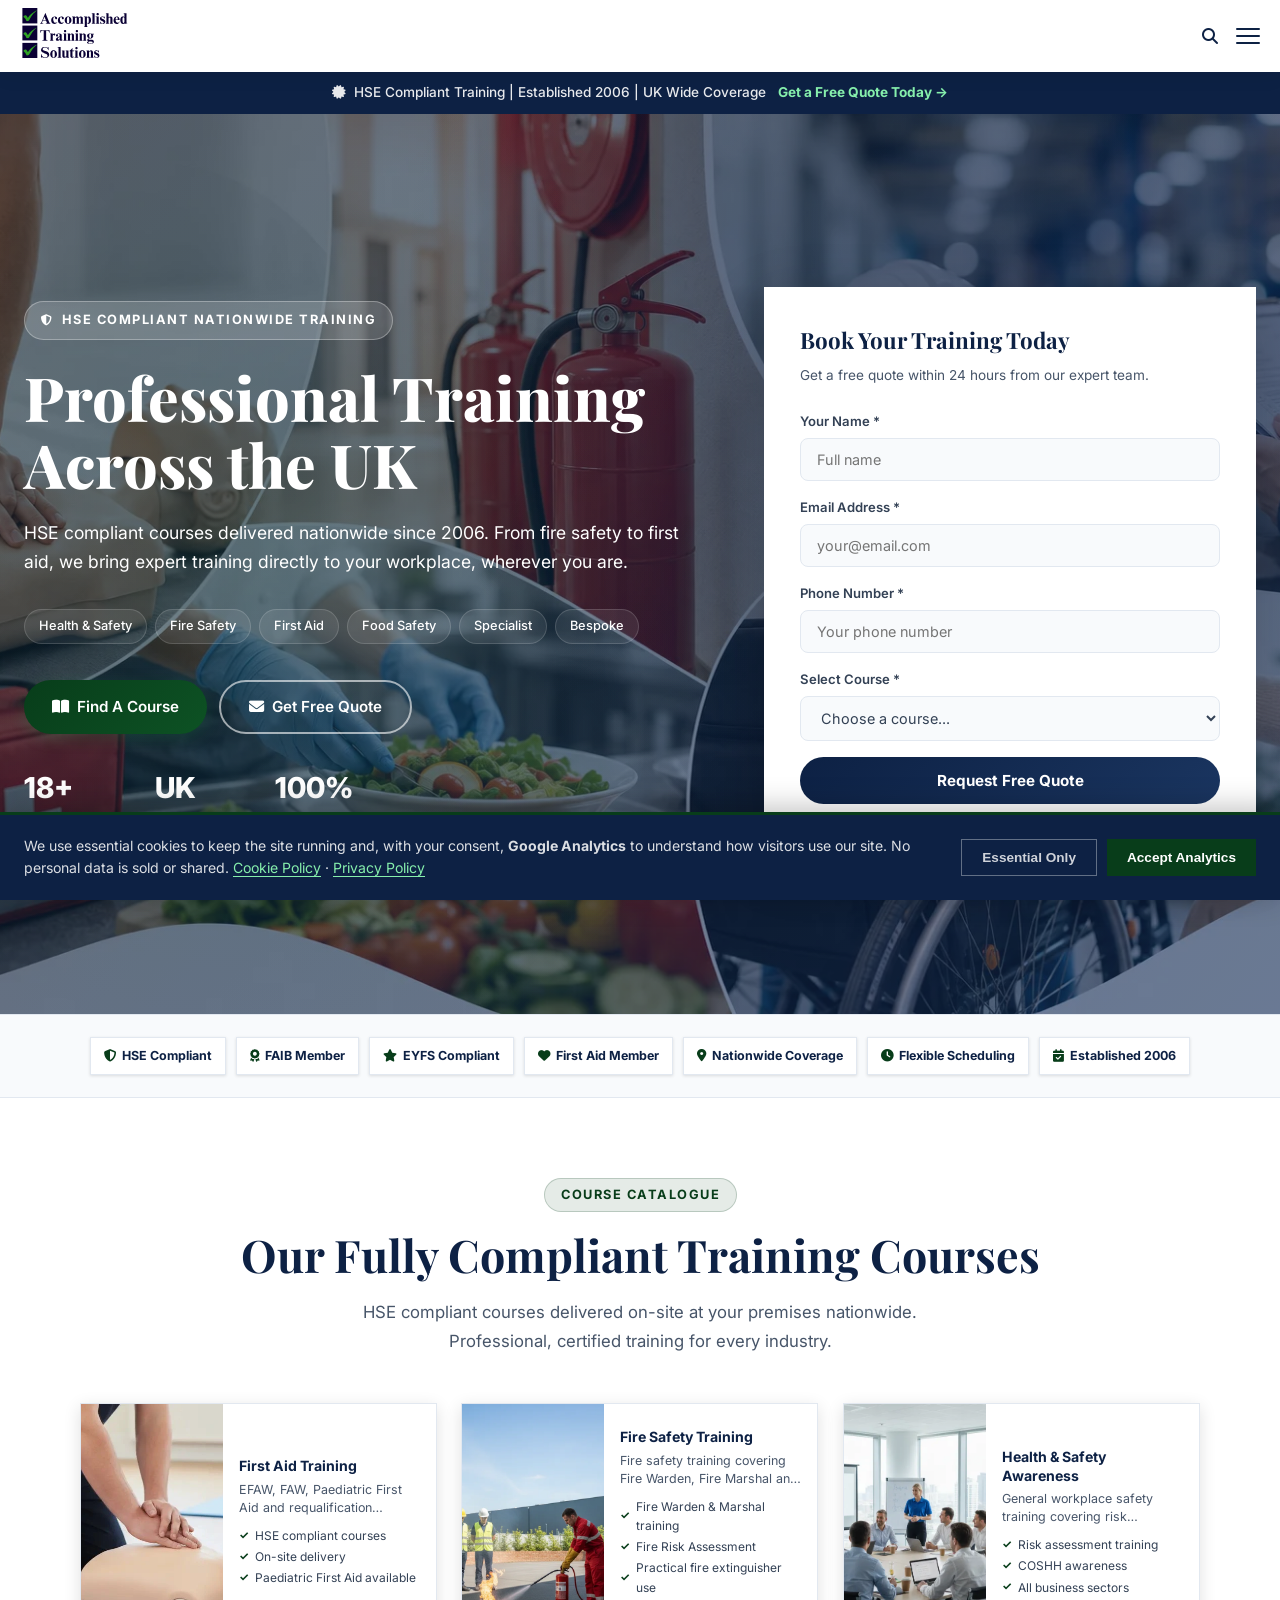
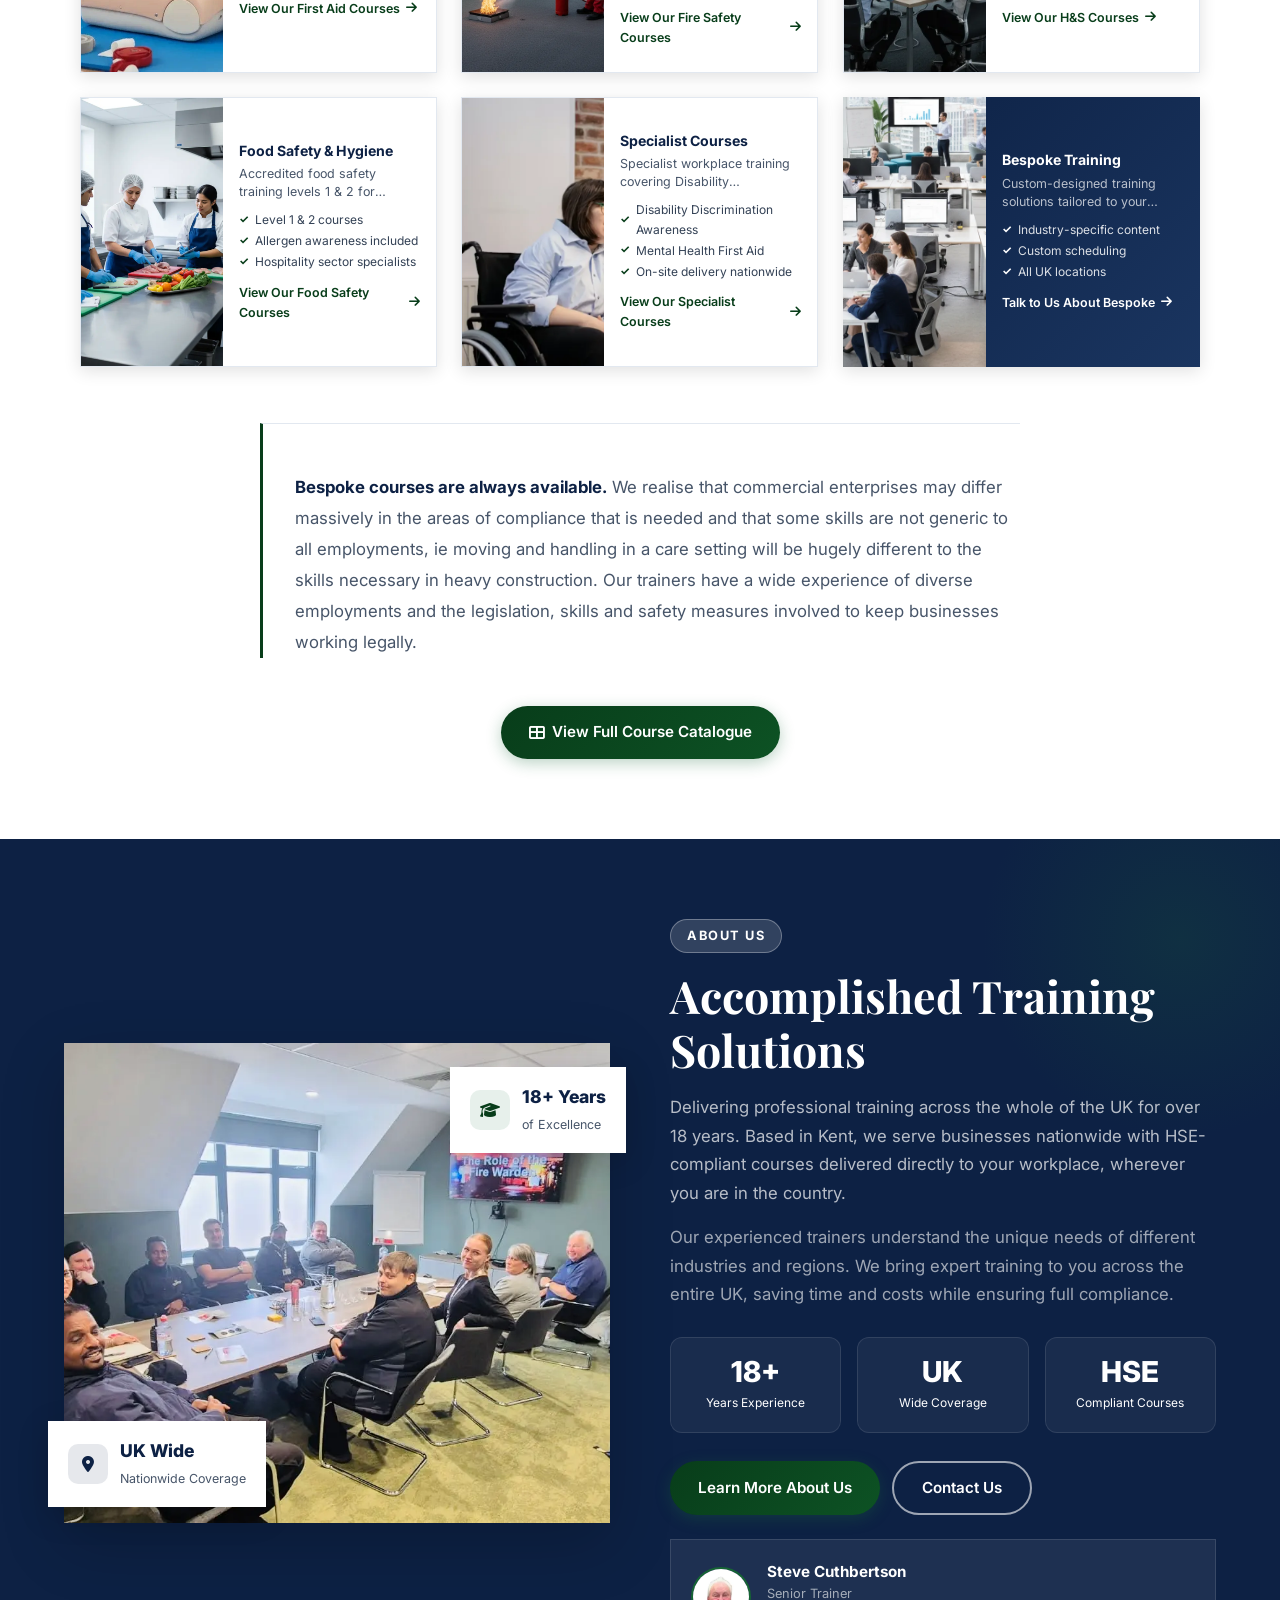
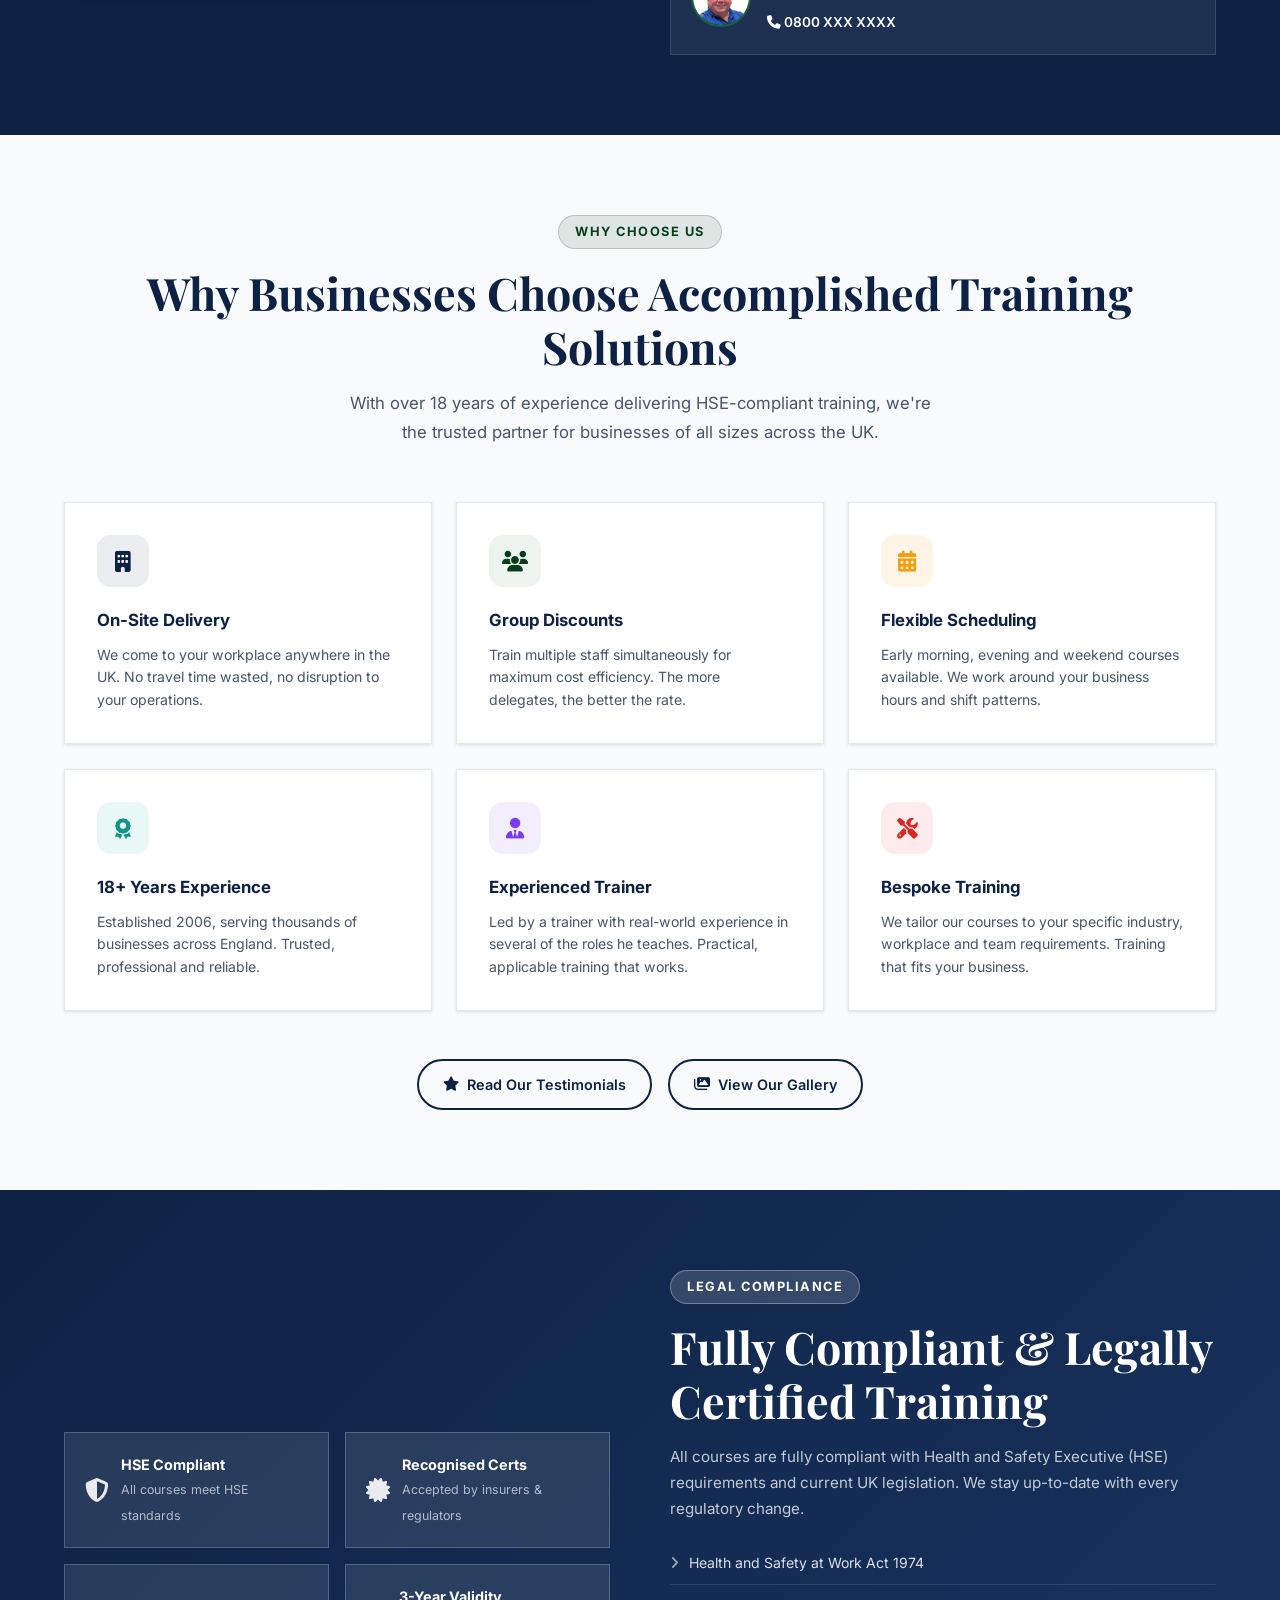
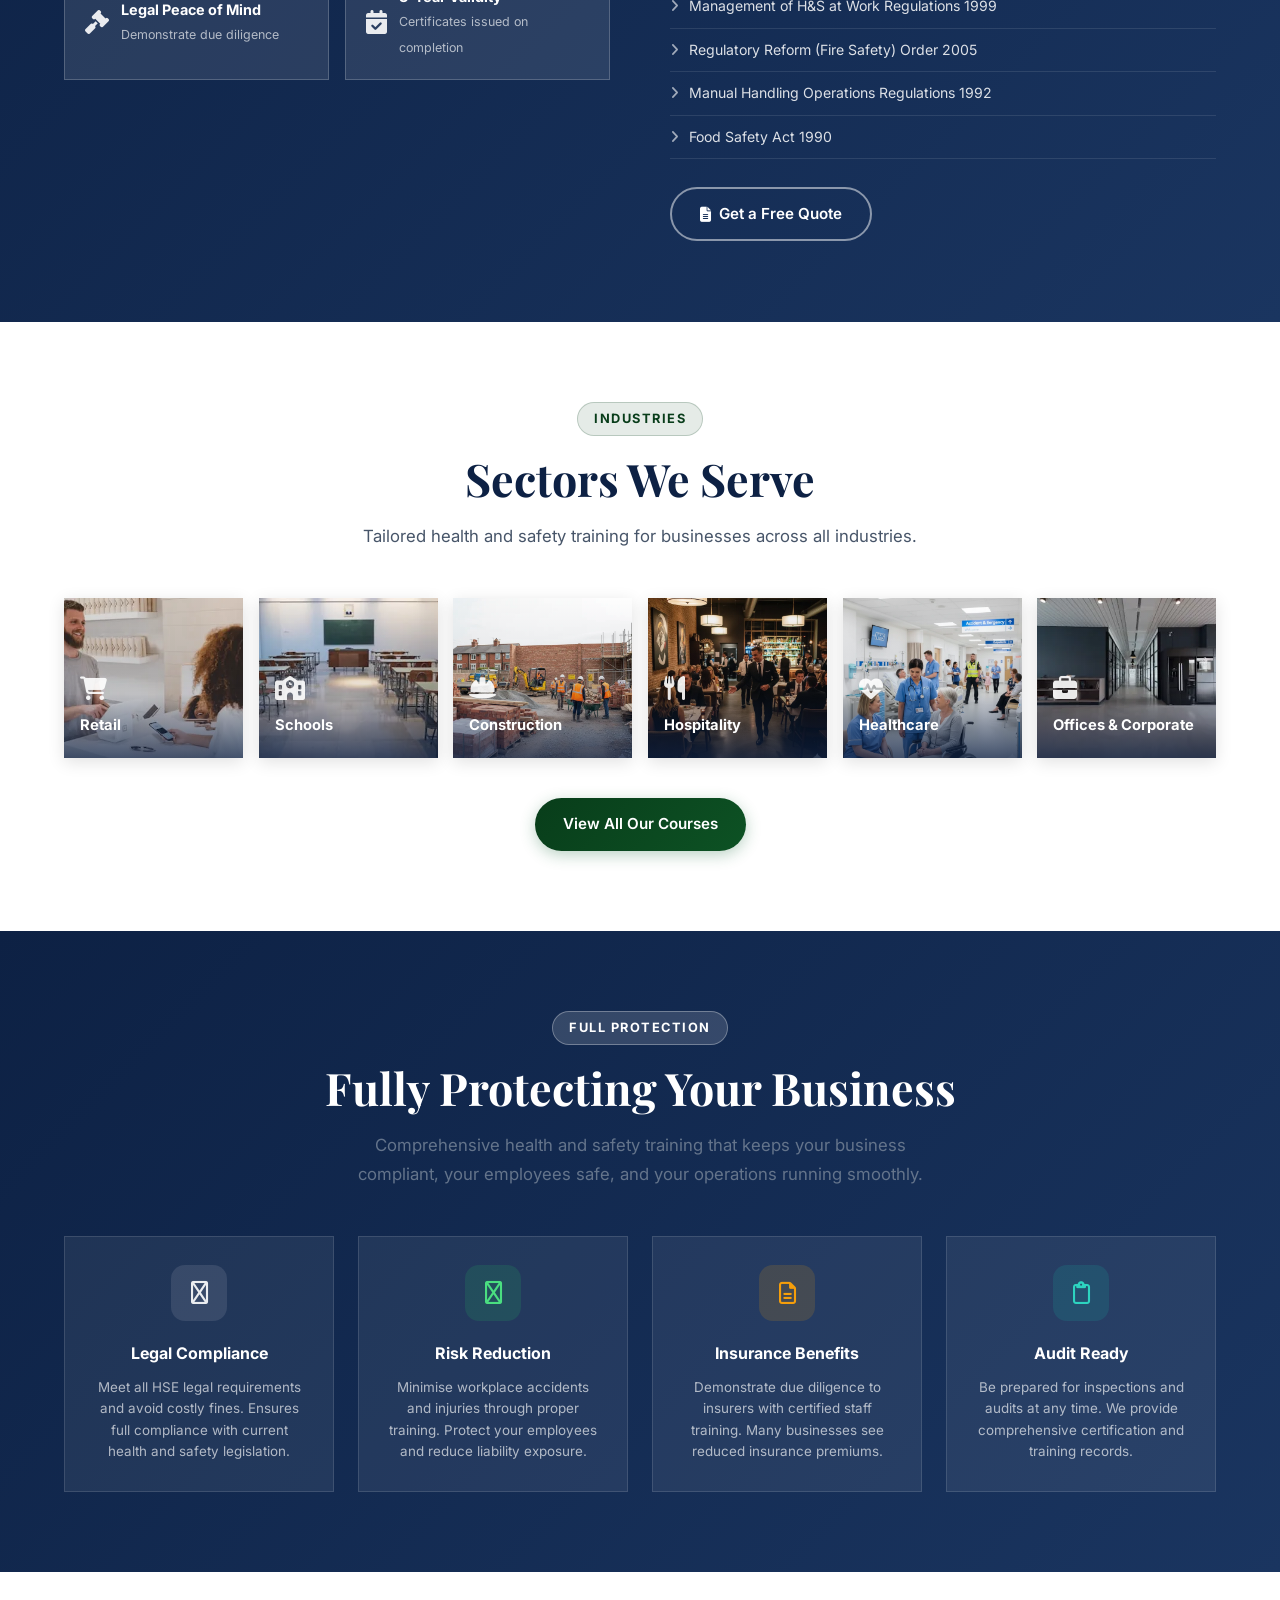
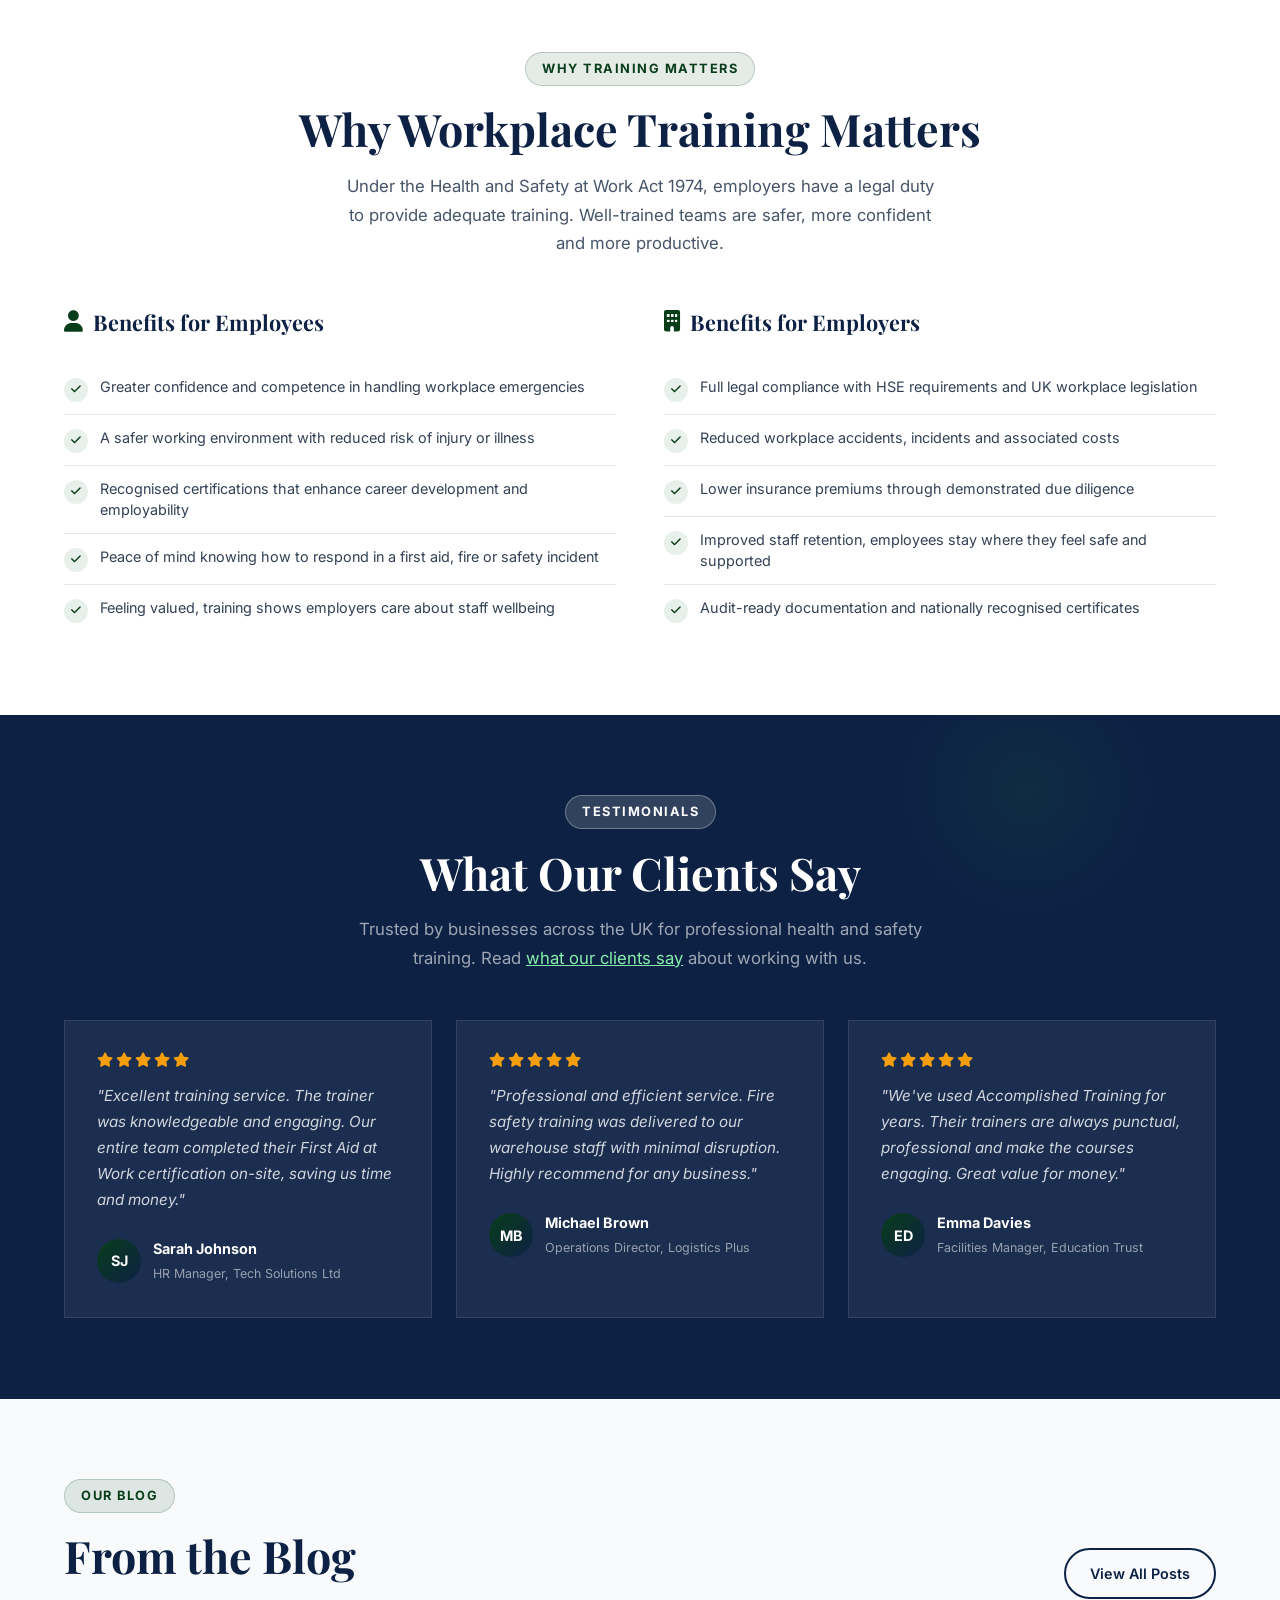
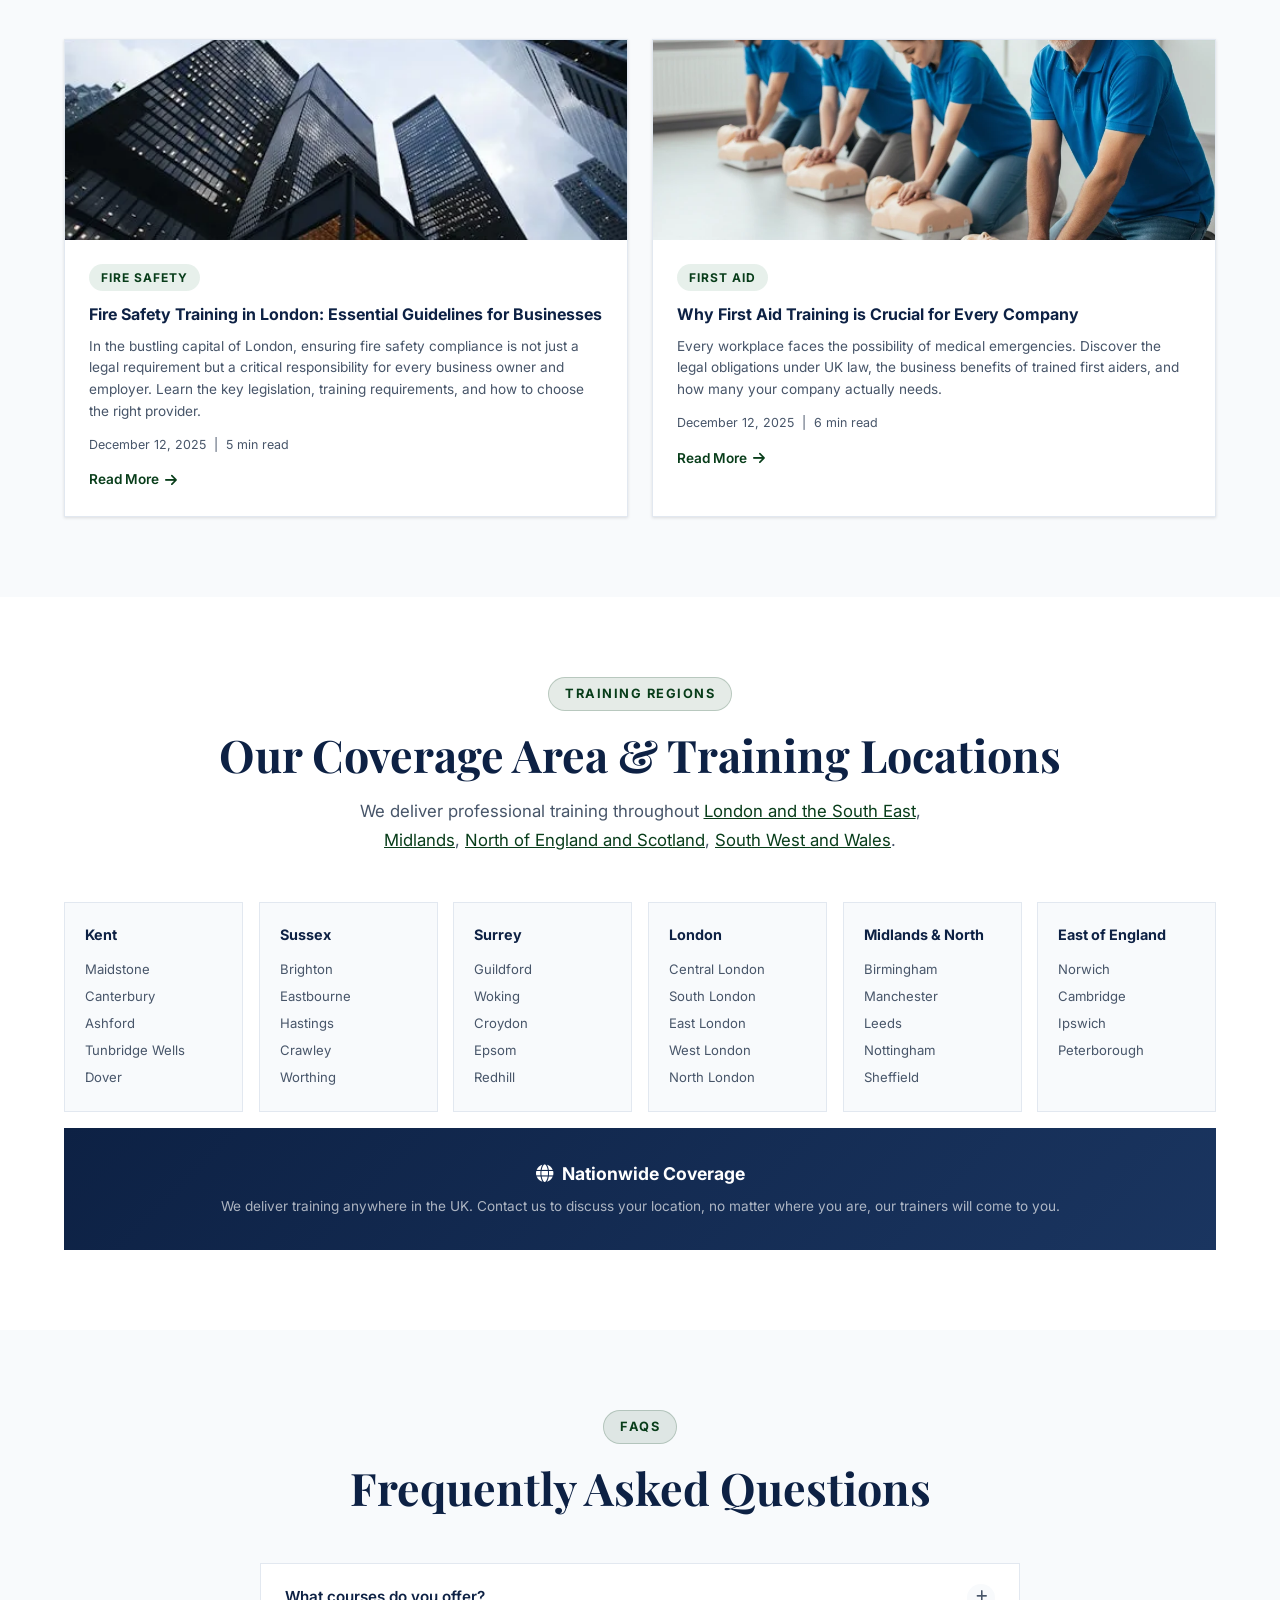
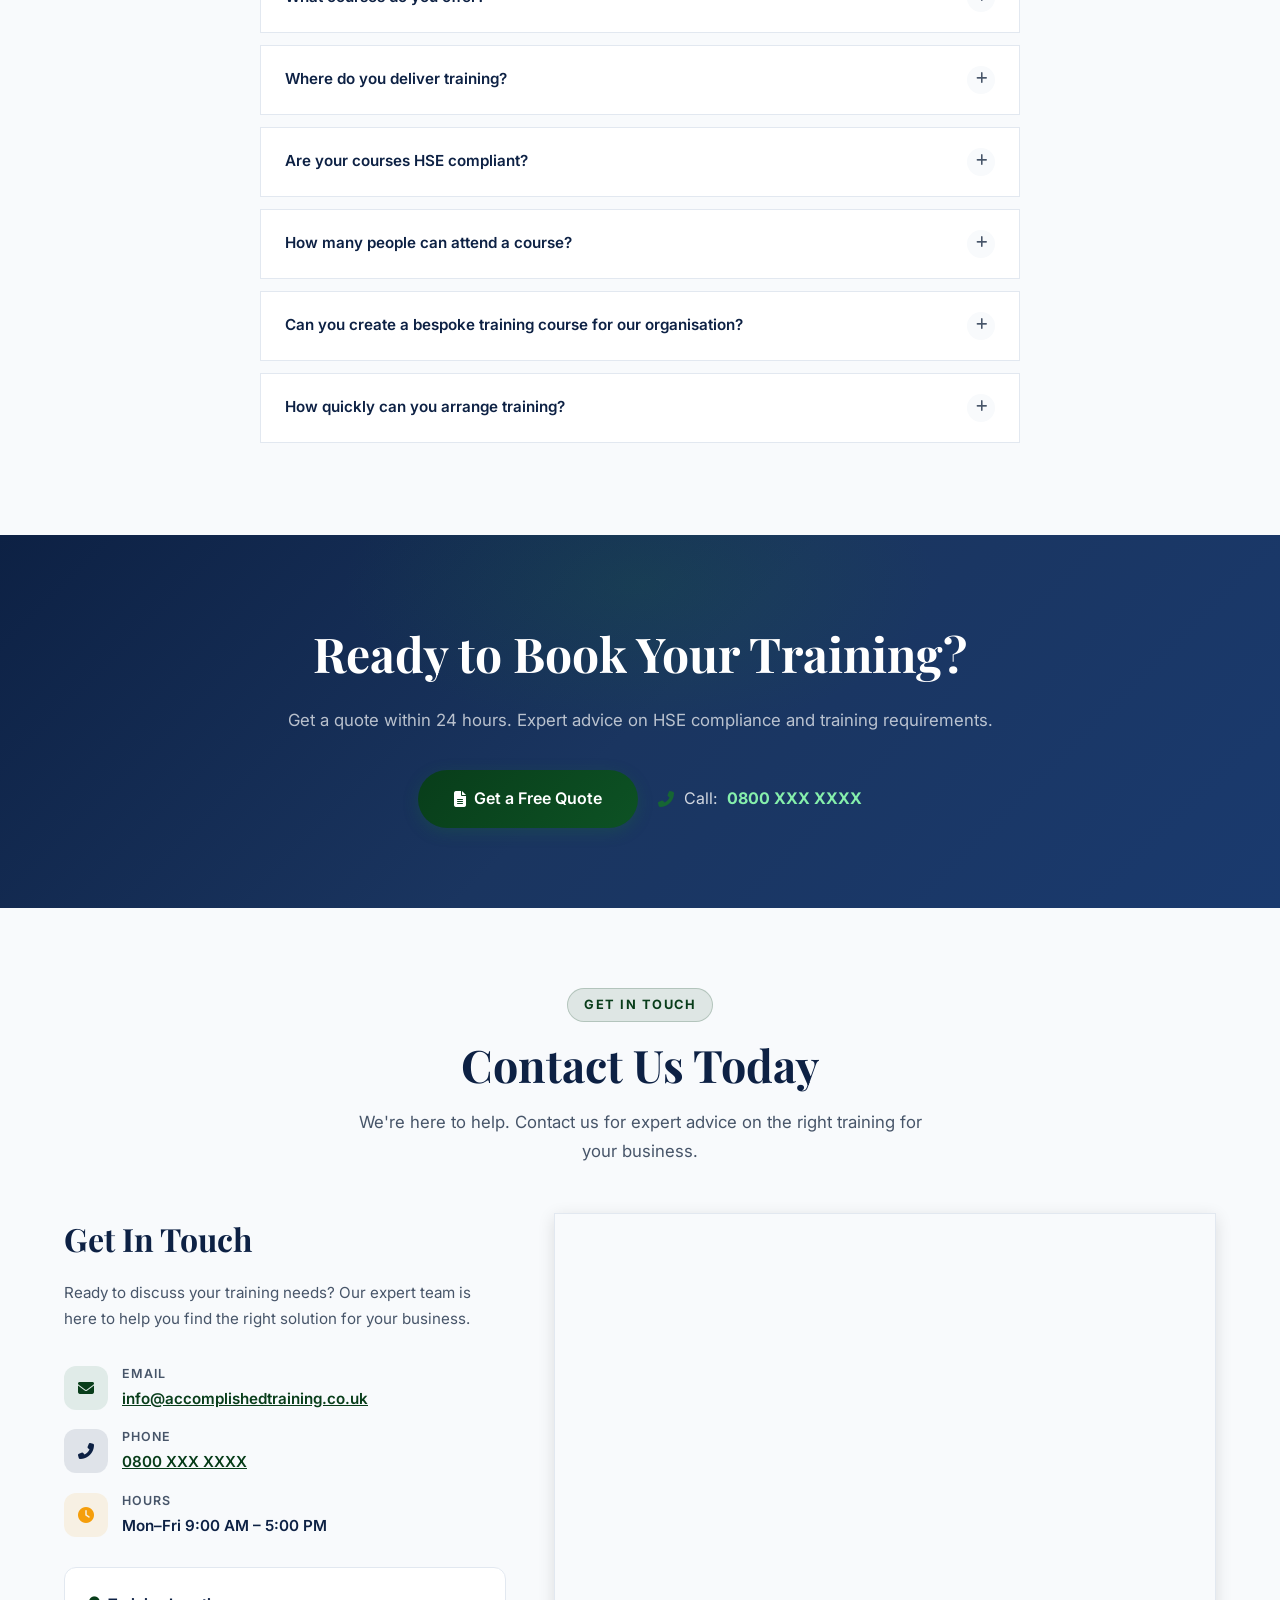
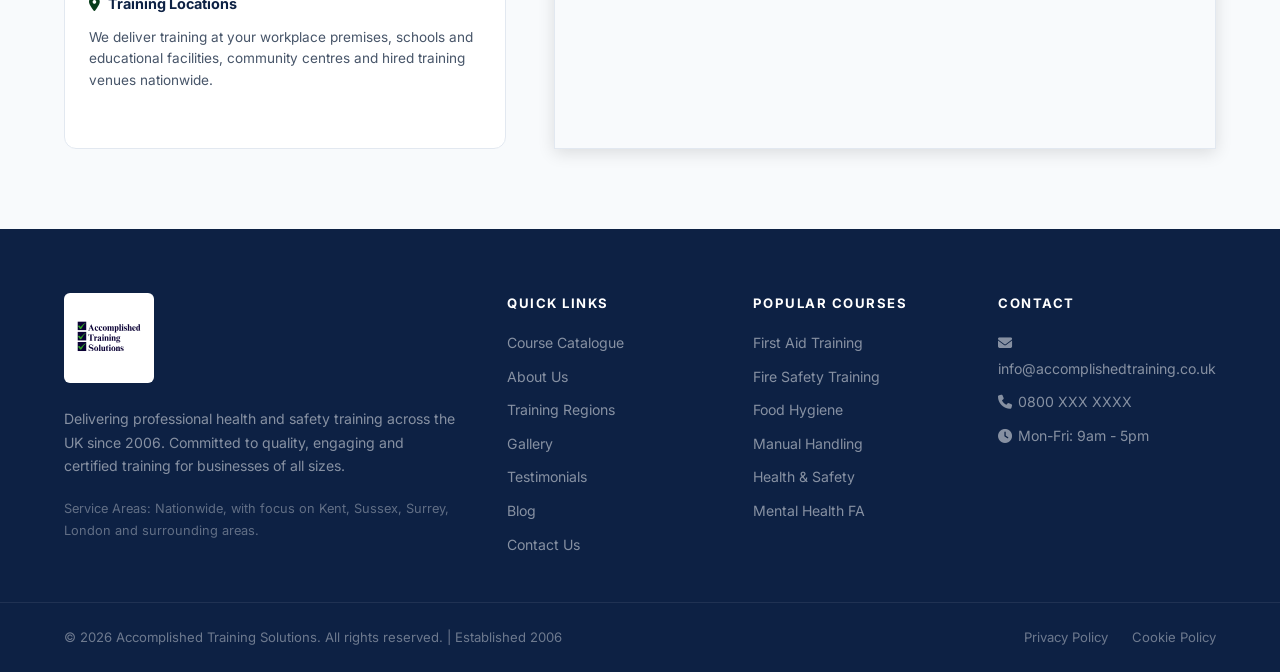
==== commit 3e837a6d: "Fix cookie banner, nav search, and tidy nav links - Move cookie banner CSS from legal.css to styles." ====
--- a/index.html
+++ b/index.html
@@ -49,7 +49,6 @@
                         <a href="blog-first-aid-training.html"><i class="fas fa-heart"></i> Why First Aid Training is Crucial</a>
                     </div>
                 </li>
-                <li><a href="contact.html">Contact</a></li>
             </ul>
             <div class="navbar-divider"></div>
             <button class="search-btn" id="searchToggle" aria-label="Search"><i class="fas fa-search"></i></button>
--- a/styles/styles.css
+++ b/styles/styles.css
@@ -554,4 +554,57 @@
     [data-reveal] { transition: none !important; opacity: 1 !important; transform: none !important; }
 }
 
+/* ─── Hero entrance — CSS animation (reliable on first load, hard refresh, and cached refresh) ─── */
+@keyframes ats-rise {
+    from { opacity: 0; transform: translateY(36px); }
+    to   { opacity: 1; transform: none; }
+}
+@keyframes ats-emerge {
+    from { opacity: 0; transform: translateY(14px); }
+    to   { opacity: 1; transform: none; }
+}
+/* Homepage hero — staggered sequence */
+.hero-badge   { animation: ats-emerge 0.8s cubic-bezier(0.22,1,0.36,1) 0.05s both; }
+.hero-title   { animation: ats-rise   1s   cubic-bezier(0.22,1,0.36,1) 0.15s both; }
+.hero-desc    { animation: ats-rise   1s   cubic-bezier(0.22,1,0.36,1) 0.3s  both; }
+.hero-tags    { animation: ats-rise   1s   cubic-bezier(0.22,1,0.36,1) 0.45s both; }
+.hero-actions { animation: ats-rise   1s   cubic-bezier(0.22,1,0.36,1) 0.55s both; }
+.hero-stats > *:nth-child(1) { animation: ats-emerge 0.9s cubic-bezier(0.22,1,0.36,1) 0.65s both; }
+.hero-stats > *:nth-child(2) { animation: ats-emerge 0.9s cubic-bezier(0.22,1,0.36,1) 0.73s both; }
+.hero-stats > *:nth-child(3) { animation: ats-emerge 0.9s cubic-bezier(0.22,1,0.36,1) 0.81s both; }
+/* Inner page heroes, blog listing, blog articles */
+.page-hero .section-tag,
+.blog-hero .section-tag  { animation: ats-emerge 0.7s cubic-bezier(0.22,1,0.36,1) 0.05s both; }
+.page-hero h1,
+.blog-hero h1,
+.article-hero h1         { animation: ats-rise   1s   cubic-bezier(0.22,1,0.36,1) 0.15s both; }
+.page-hero > .container > p { animation: ats-rise 1s  cubic-bezier(0.22,1,0.36,1) 0.3s  both; }
+@media (prefers-reduced-motion: reduce) {
+    .hero-badge, .hero-title, .hero-desc, .hero-tags, .hero-actions,
+    .hero-stats > *, .page-hero .section-tag, .blog-hero .section-tag,
+    .page-hero h1, .blog-hero h1, .article-hero h1,
+    .page-hero > .container > p { animation: none !important; }
+}
+
 html, body { max-width: 100%; overflow-x: hidden; }
+
+/* ── COOKIE CONSENT BANNER ── */
+.cookie-banner { position: fixed; bottom: 0; left: 0; right: 0; z-index: 9999; background: var(--navy); border-top: 3px solid var(--green); padding: 20px 24px; box-shadow: 0 -4px 30px rgba(0,0,0,0.25); animation: bannerSlideUp 0.4s ease; }
+@keyframes bannerSlideUp { from { transform: translateY(100%); opacity: 0; } to { transform: translateY(0); opacity: 1; } }
+.cookie-banner-inner { max-width: 1300px; margin: 0 auto; display: flex; align-items: center; gap: 32px; flex-wrap: wrap; }
+.cookie-banner-text { flex: 1; min-width: 260px; }
+.cookie-banner-text p { font-size: 0.88rem; color: rgba(255,255,255,0.85); line-height: 1.6; margin: 0; }
+.cookie-banner-text a { color: var(--green-pale); text-decoration: underline; text-underline-offset: 3px; }
+.cookie-banner-actions { display: flex; gap: 10px; flex-shrink: 0; flex-wrap: wrap; }
+.btn-cookie-decline { background: transparent; border: 1px solid rgba(255,255,255,0.35); color: rgba(255,255,255,0.8); padding: 10px 20px; font-size: 0.85rem; font-weight: 600; cursor: pointer; transition: all 0.2s; }
+.btn-cookie-decline:hover { border-color: white; color: white; }
+.btn-cookie-accept { background: var(--green); border: none; color: white; padding: 10px 20px; font-size: 0.85rem; font-weight: 700; cursor: pointer; transition: background 0.2s; }
+.btn-cookie-accept:hover { background: #166534; }
+@media (max-width: 640px) {
+    .cookie-banner { padding: 14px 16px; }
+    .cookie-banner-inner { flex-direction: column; align-items: flex-start; gap: 12px; }
+    .cookie-banner-text p { font-size: 0.82rem; }
+    .cookie-banner-actions { width: 100%; display: grid; grid-template-columns: 1fr 1fr; gap: 8px; }
+    .btn-cookie-decline, .btn-cookie-accept { padding: 9px 12px; font-size: 0.82rem; text-align: center; flex: 1; }
+}
+* { -webkit-tap-highlight-color: transparent; }
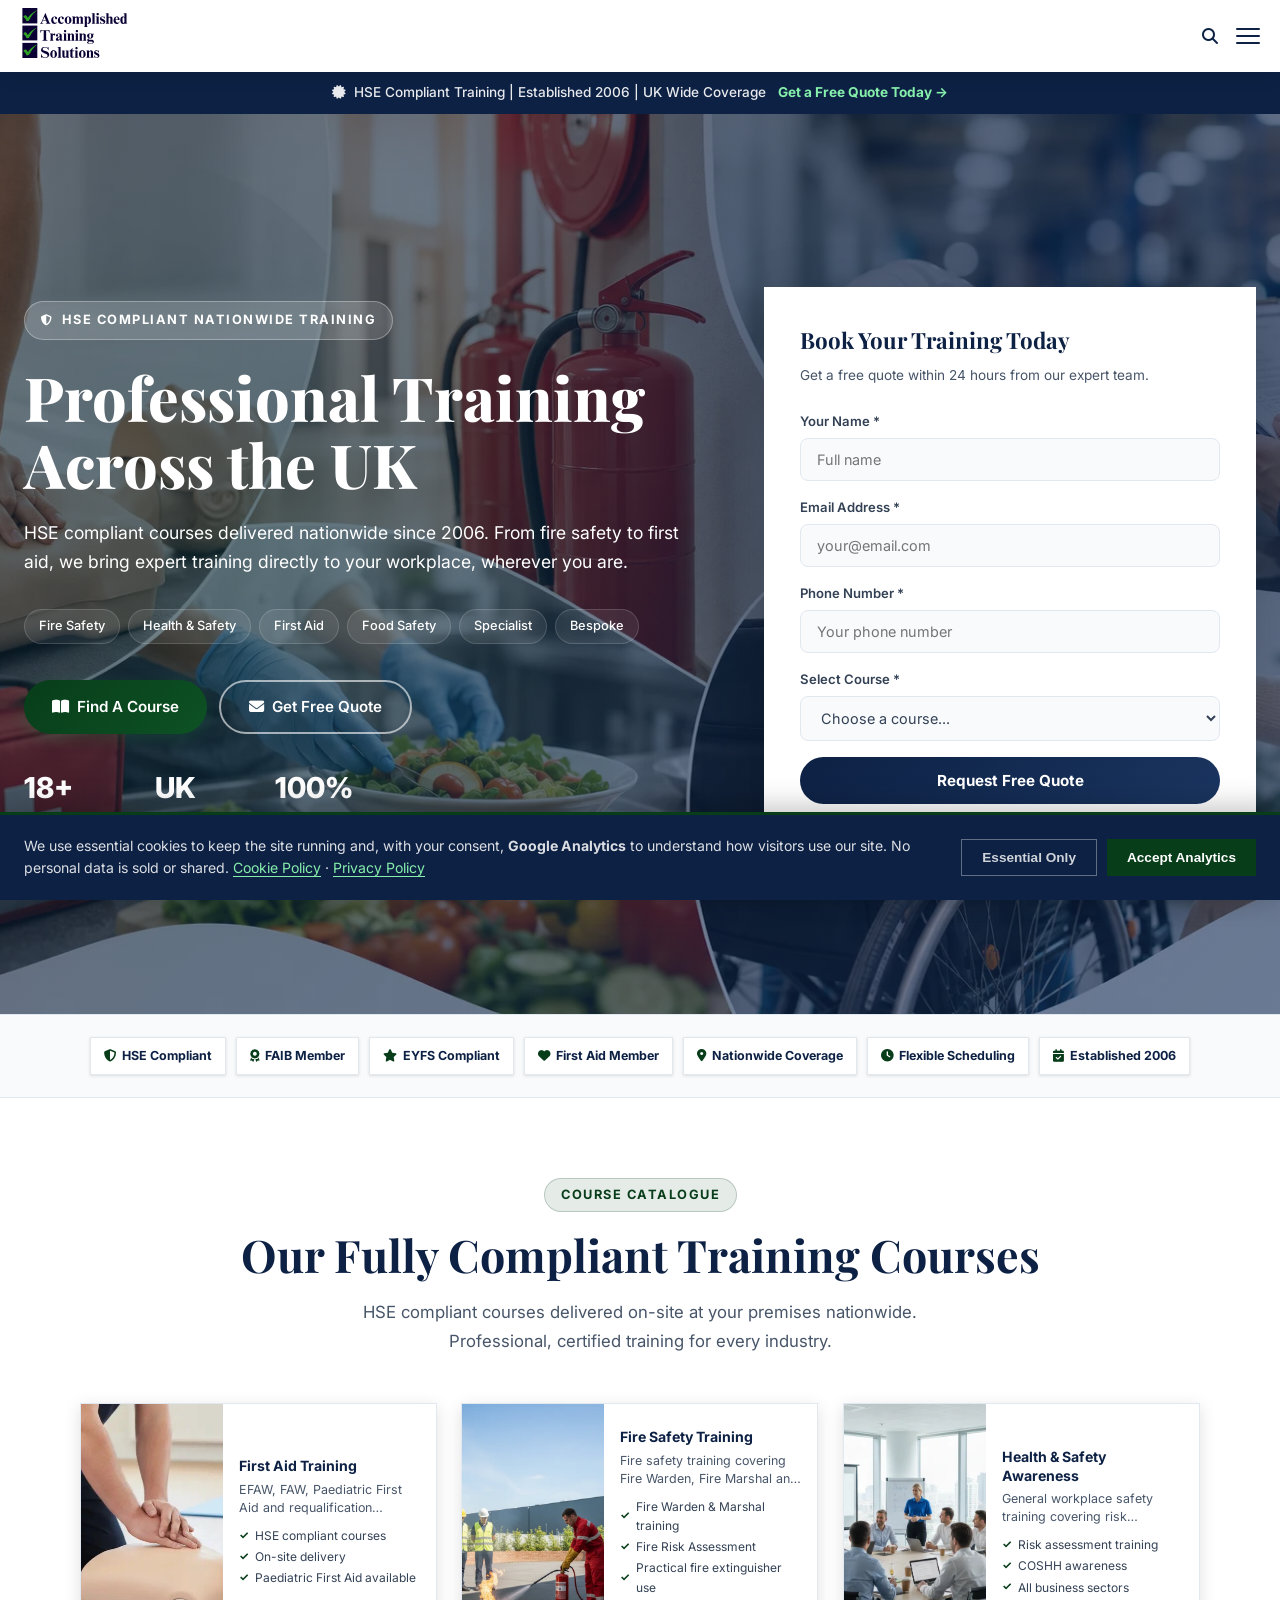
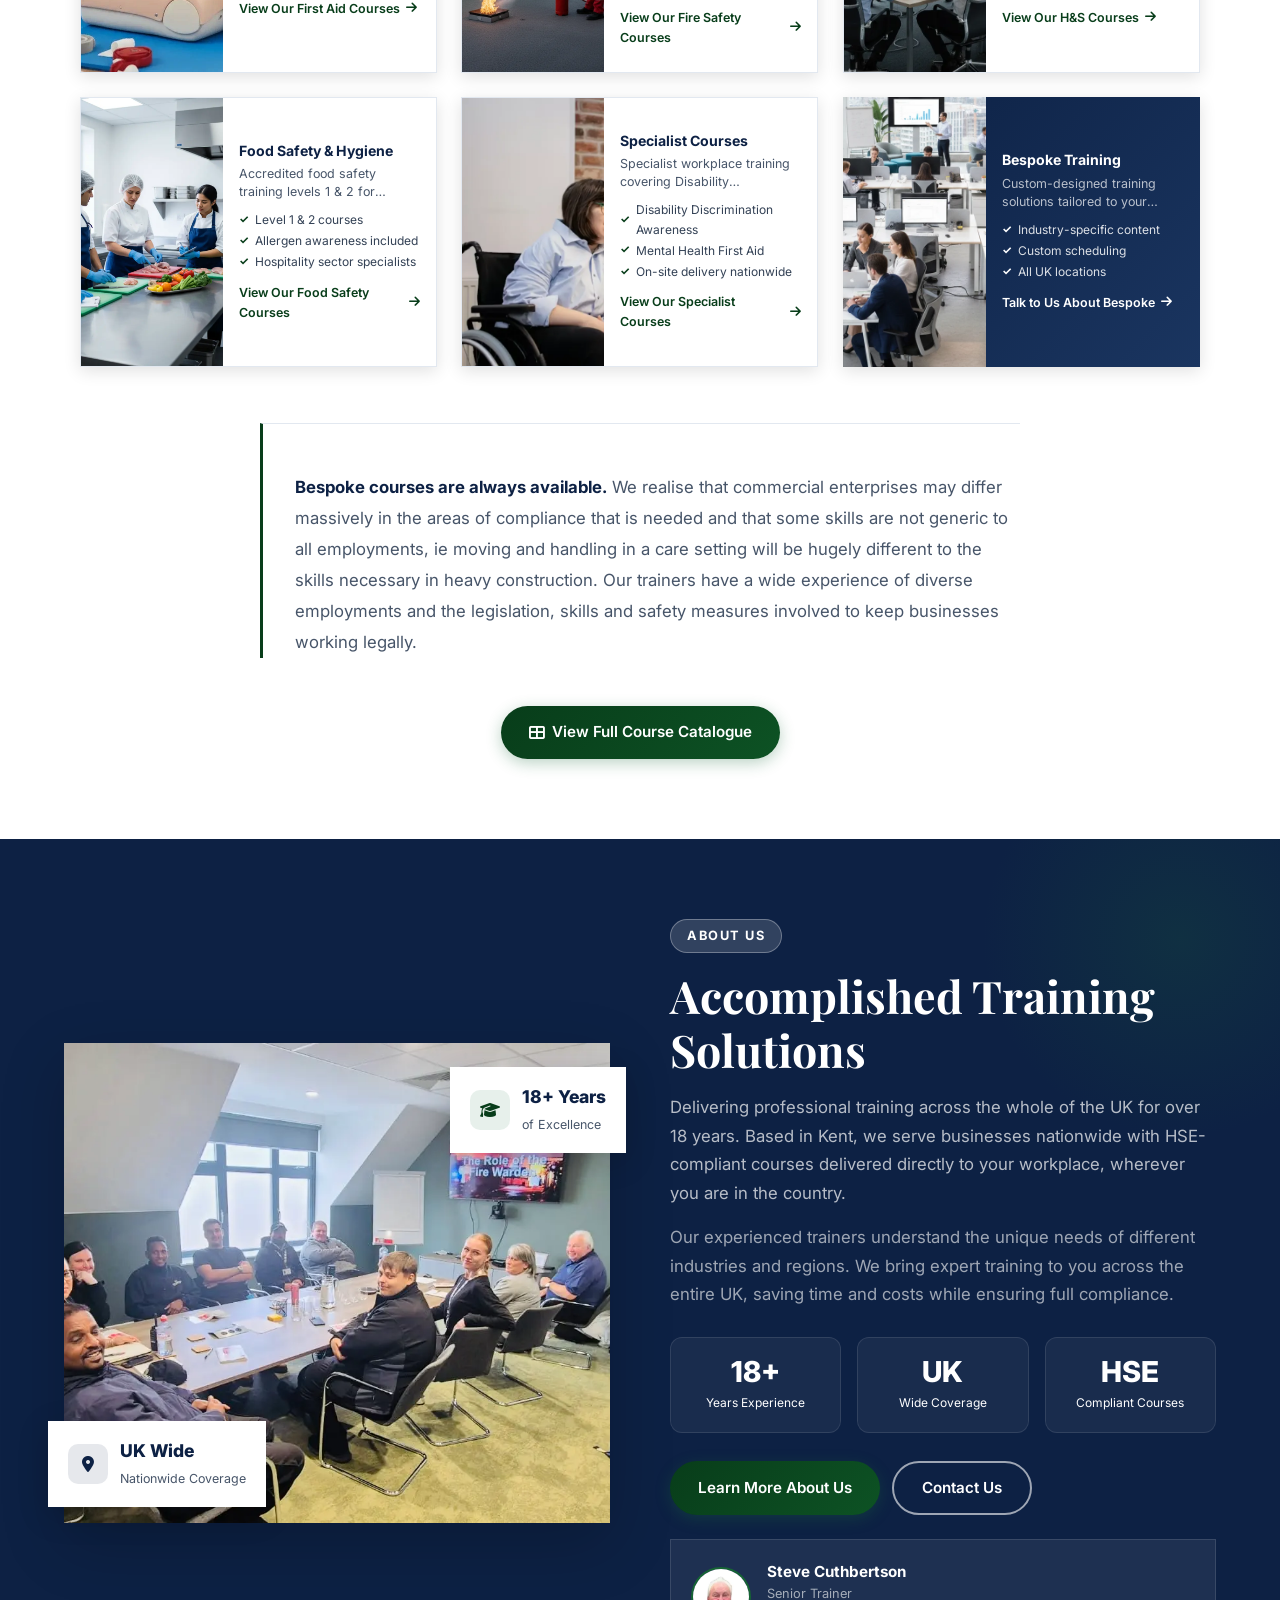
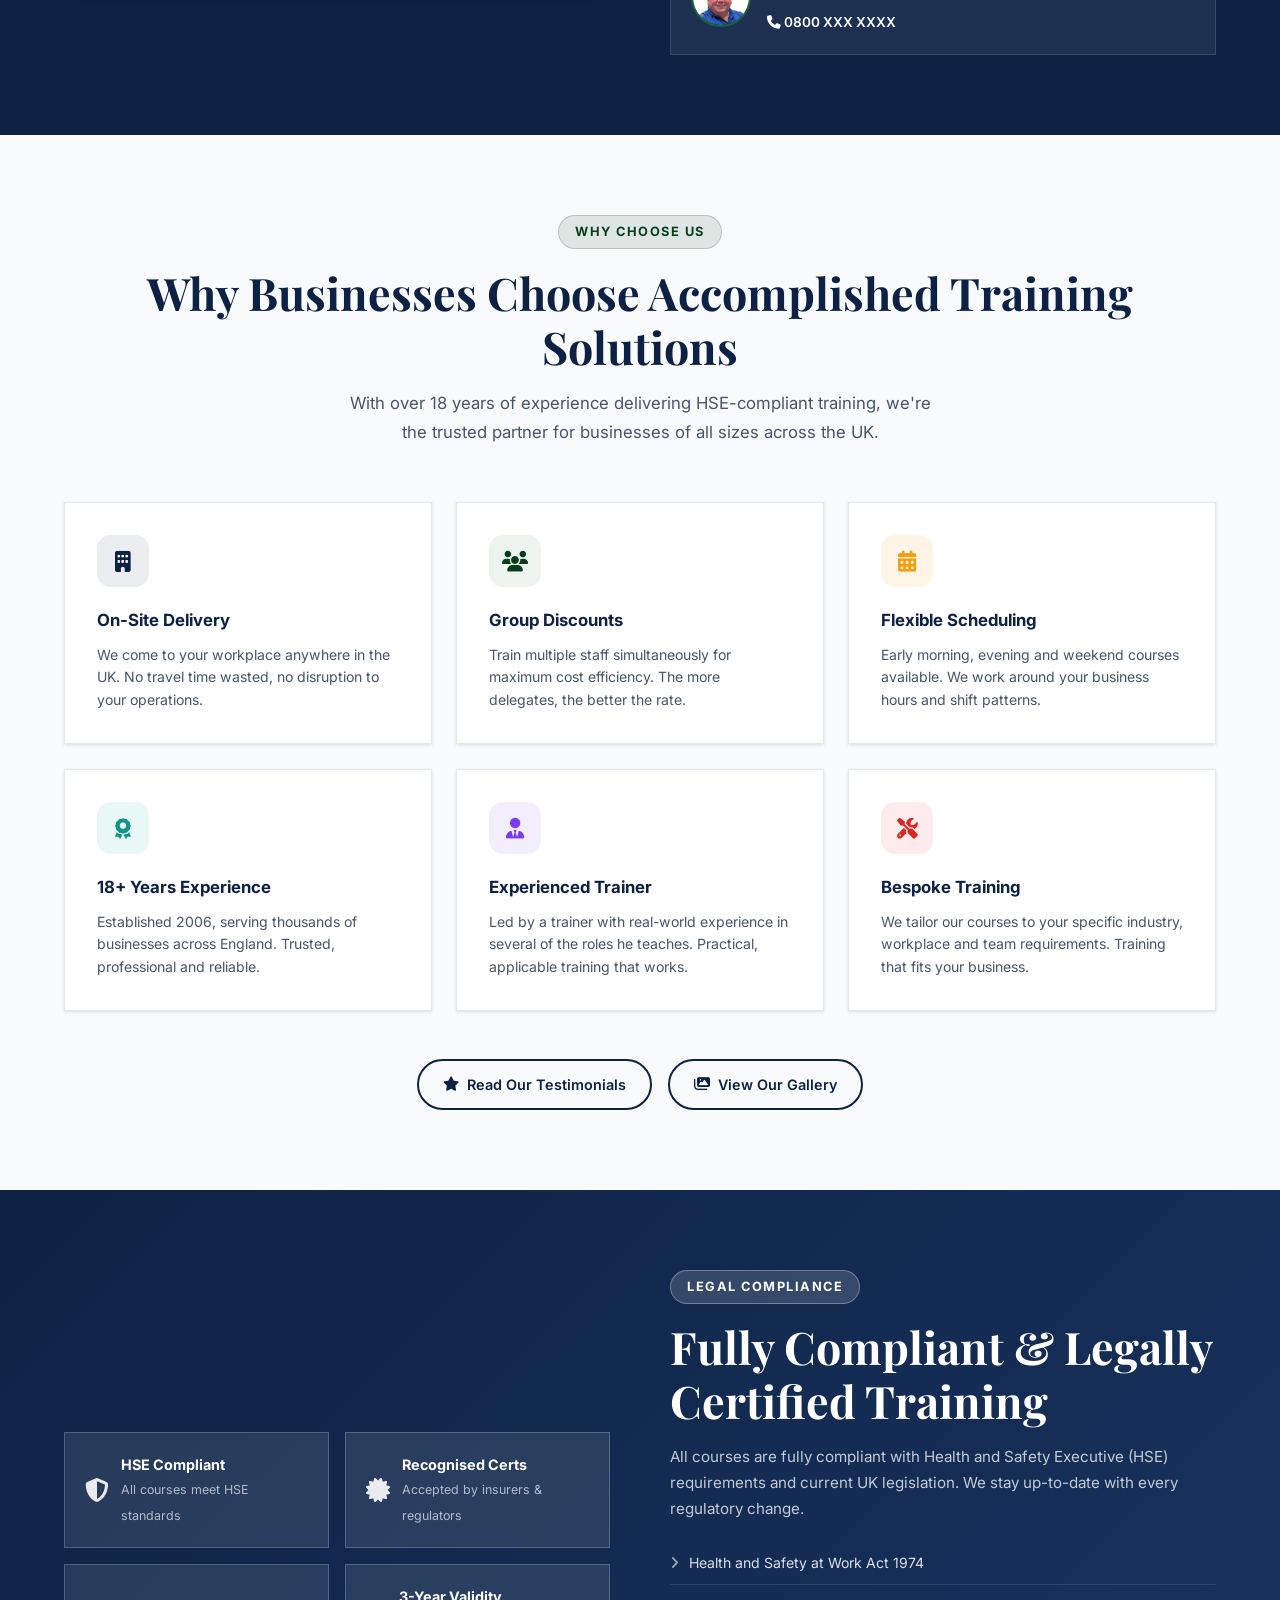
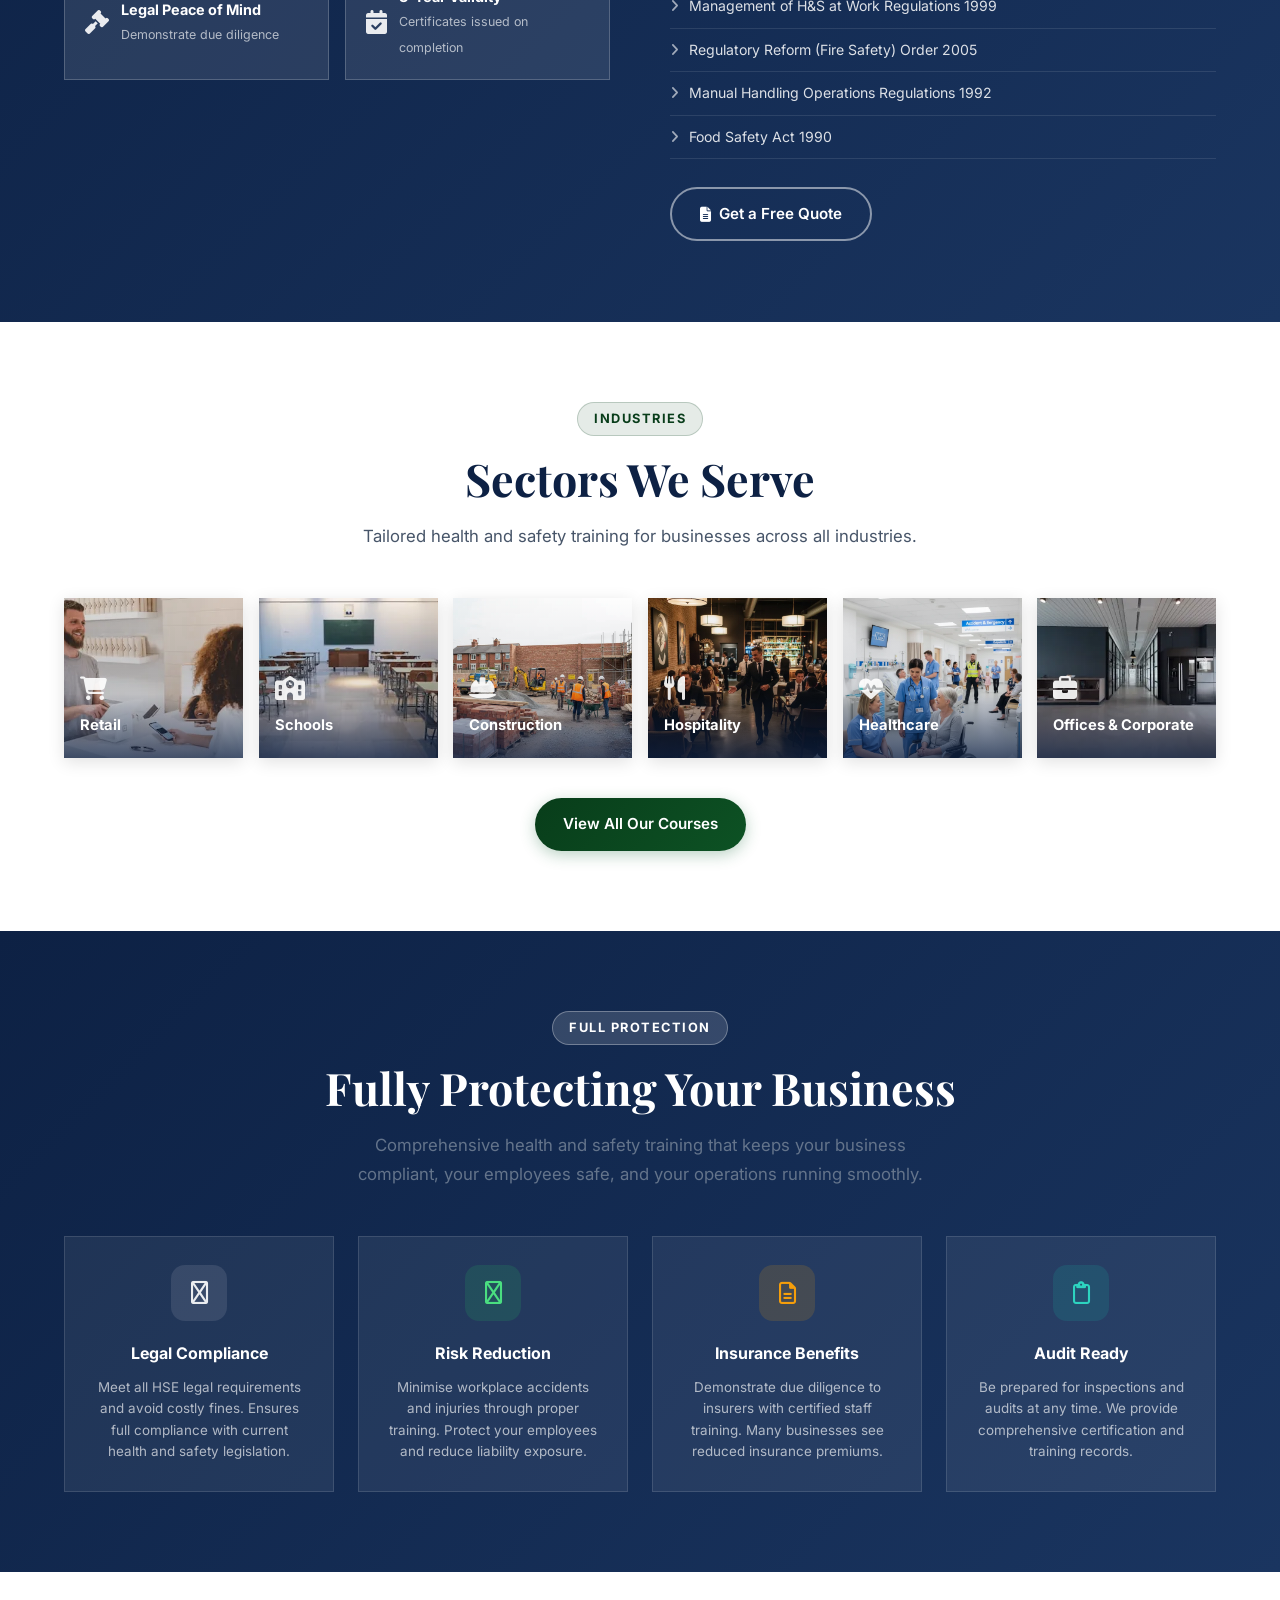
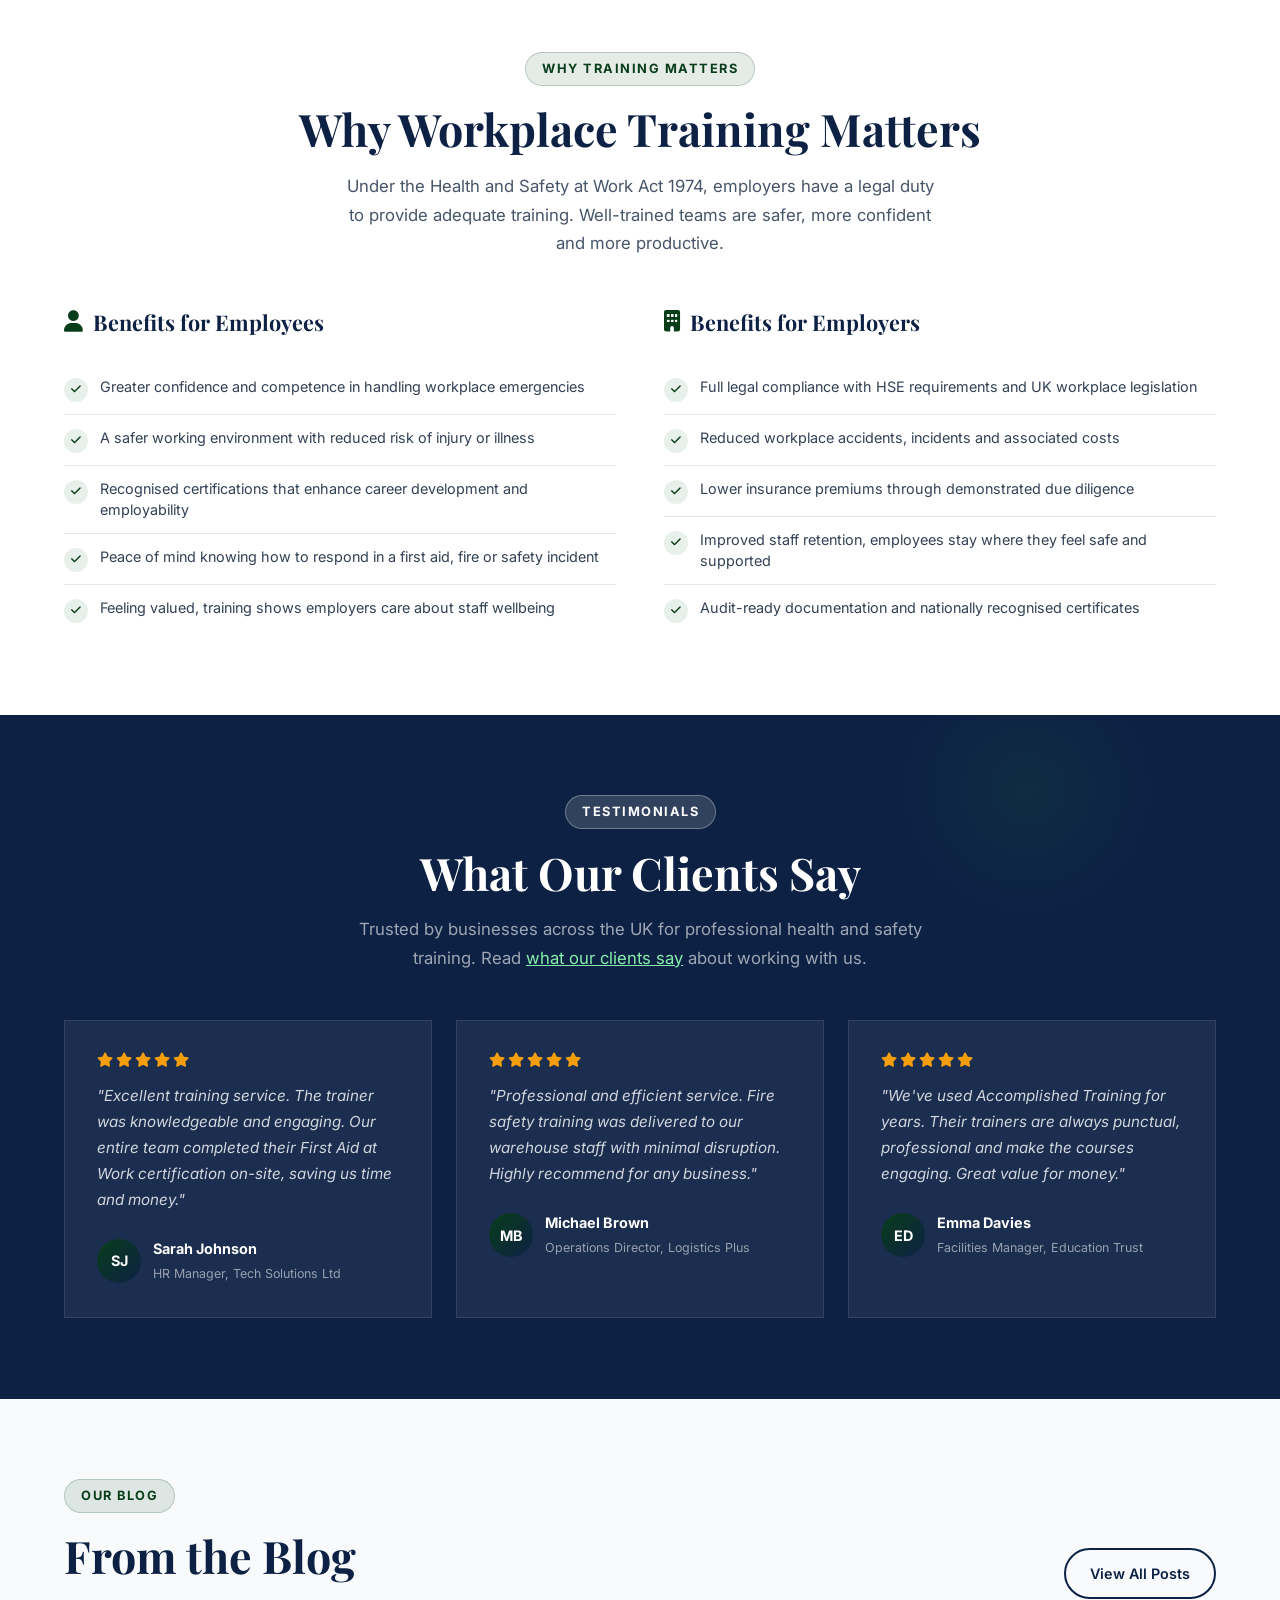
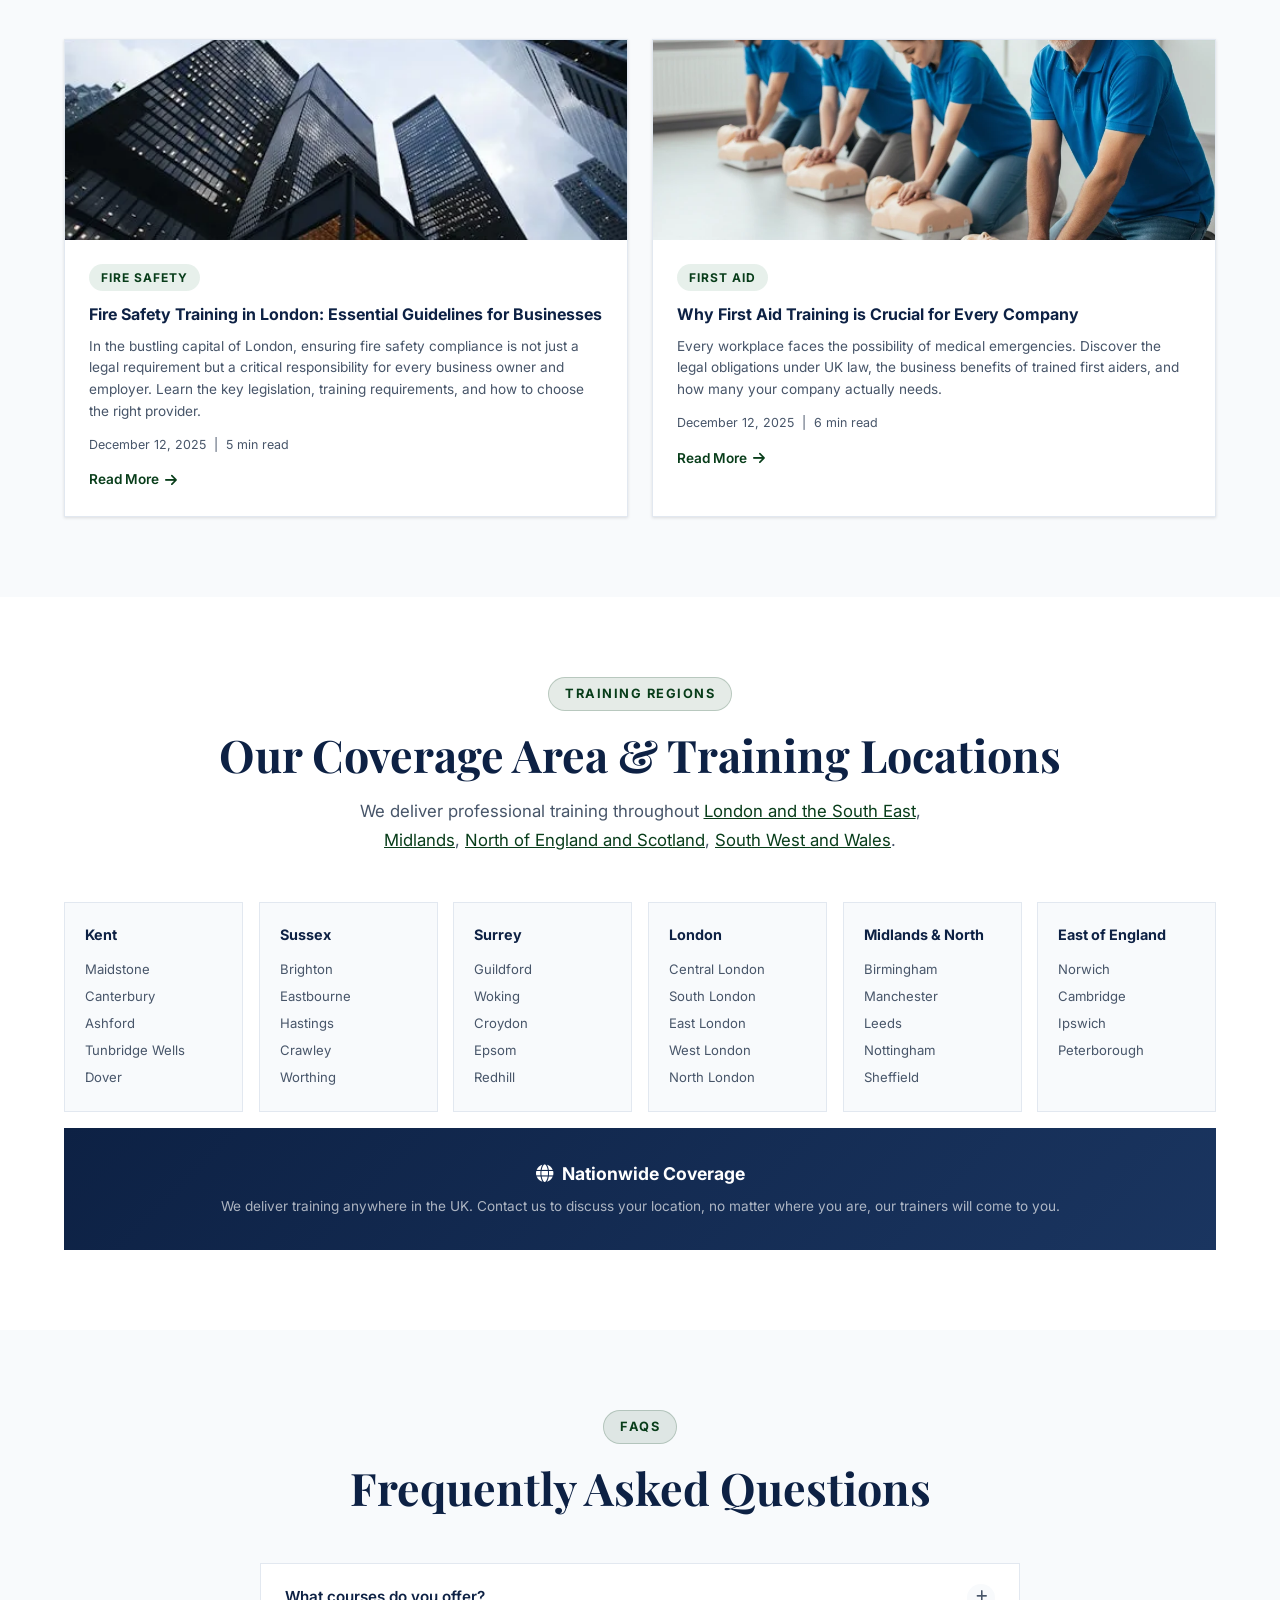
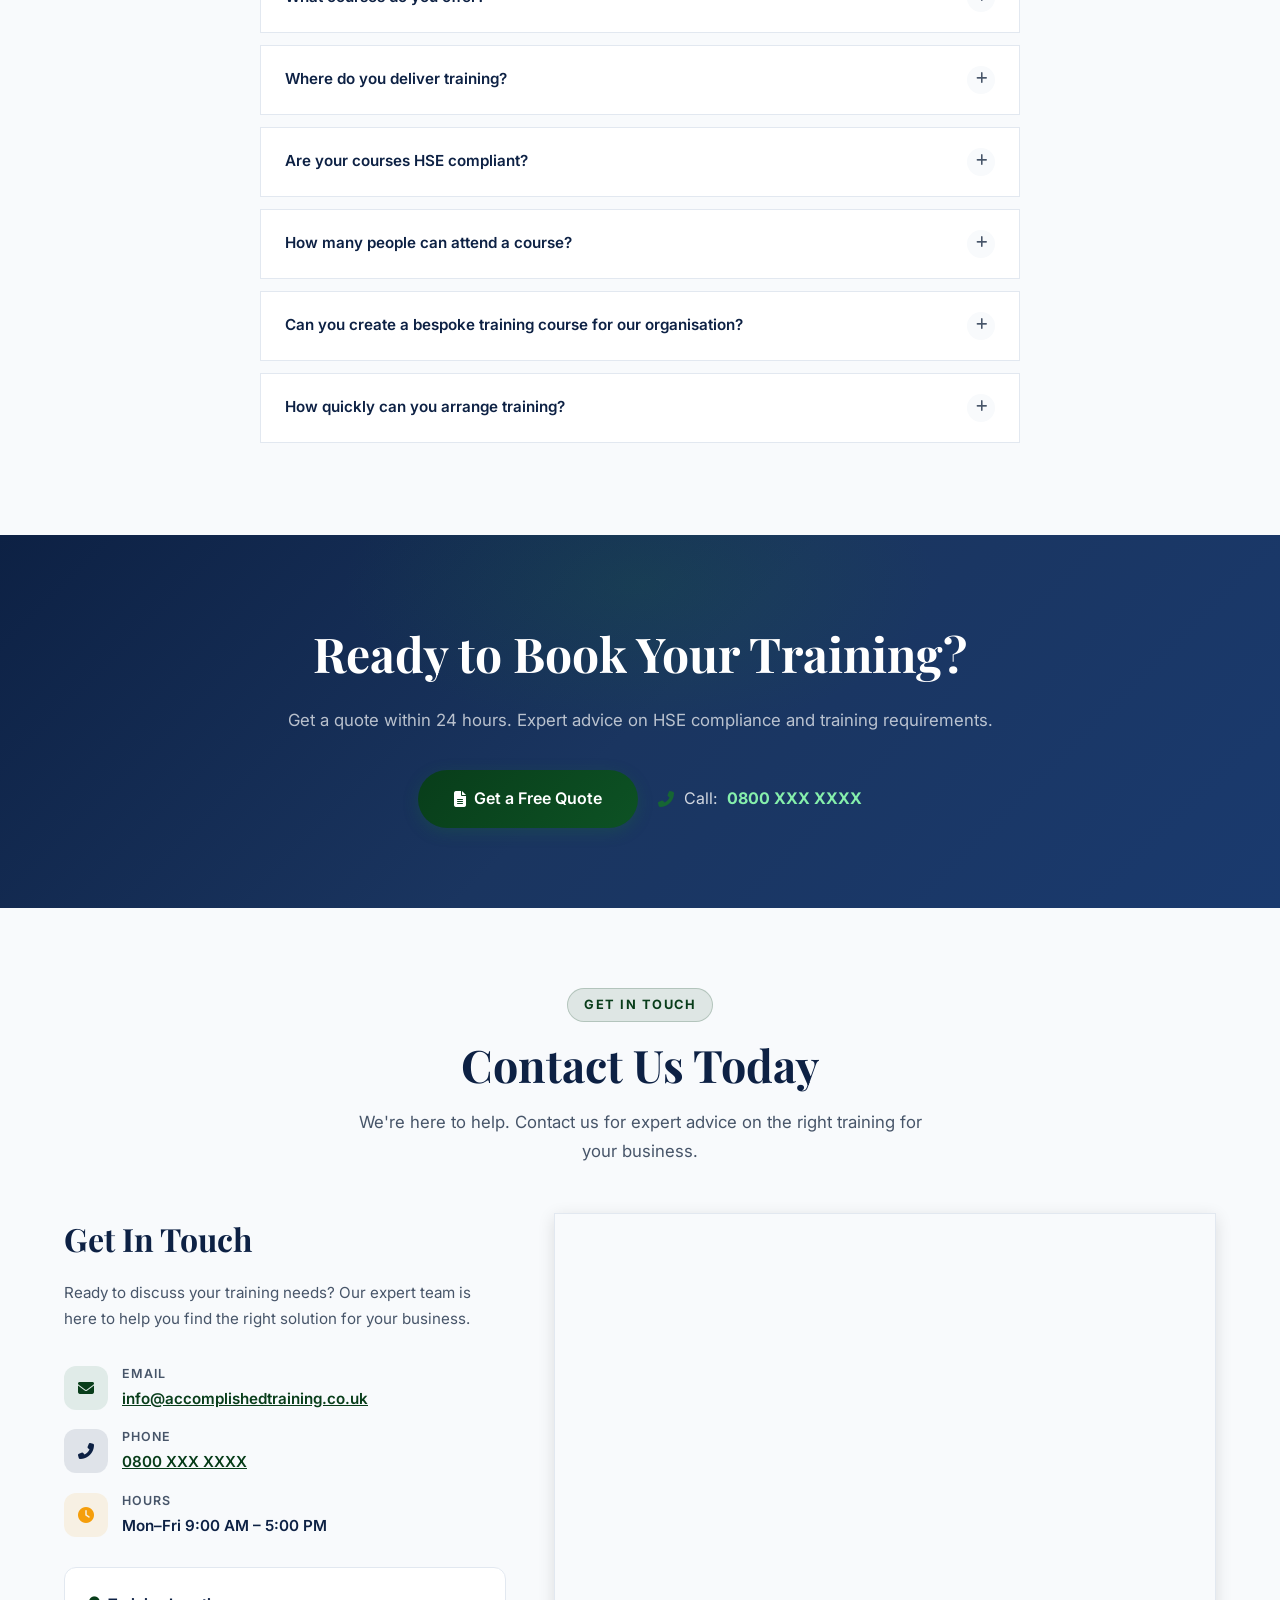
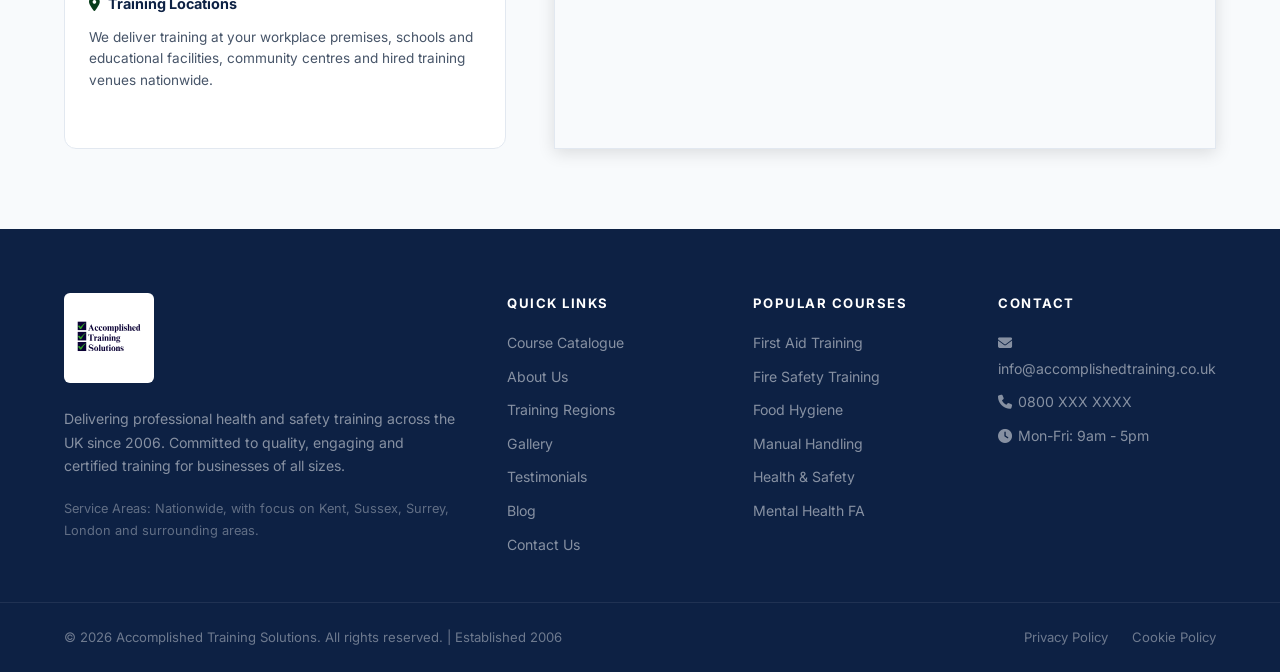
==== commit 4b5402f5: "tag swap" ====
--- a/index.html
+++ b/index.html
@@ -1,4 +1,4 @@
-﻿<!DOCTYPE html>
+<!DOCTYPE html>
 <html lang="en">
 <head>
     <meta charset="UTF-8">
@@ -113,8 +113,8 @@
             <h1 class="hero-title">Professional Training<br><span class="highlight">Across the UK</span></h1>
             <p class="hero-desc">HSE compliant courses delivered nationwide since 2006. From fire safety to first aid, we bring expert training directly to your workplace, wherever you are.</p>
             <div class="hero-tags">
-                <span class="hero-tag">Health &amp; Safety</span>
                 <span class="hero-tag">Fire Safety</span>
+                 <span class="hero-tag">Health &amp; Safety</span>
                 <span class="hero-tag">First Aid</span>
                 <span class="hero-tag">Food Safety</span>
                 <span class="hero-tag">Specialist</span>
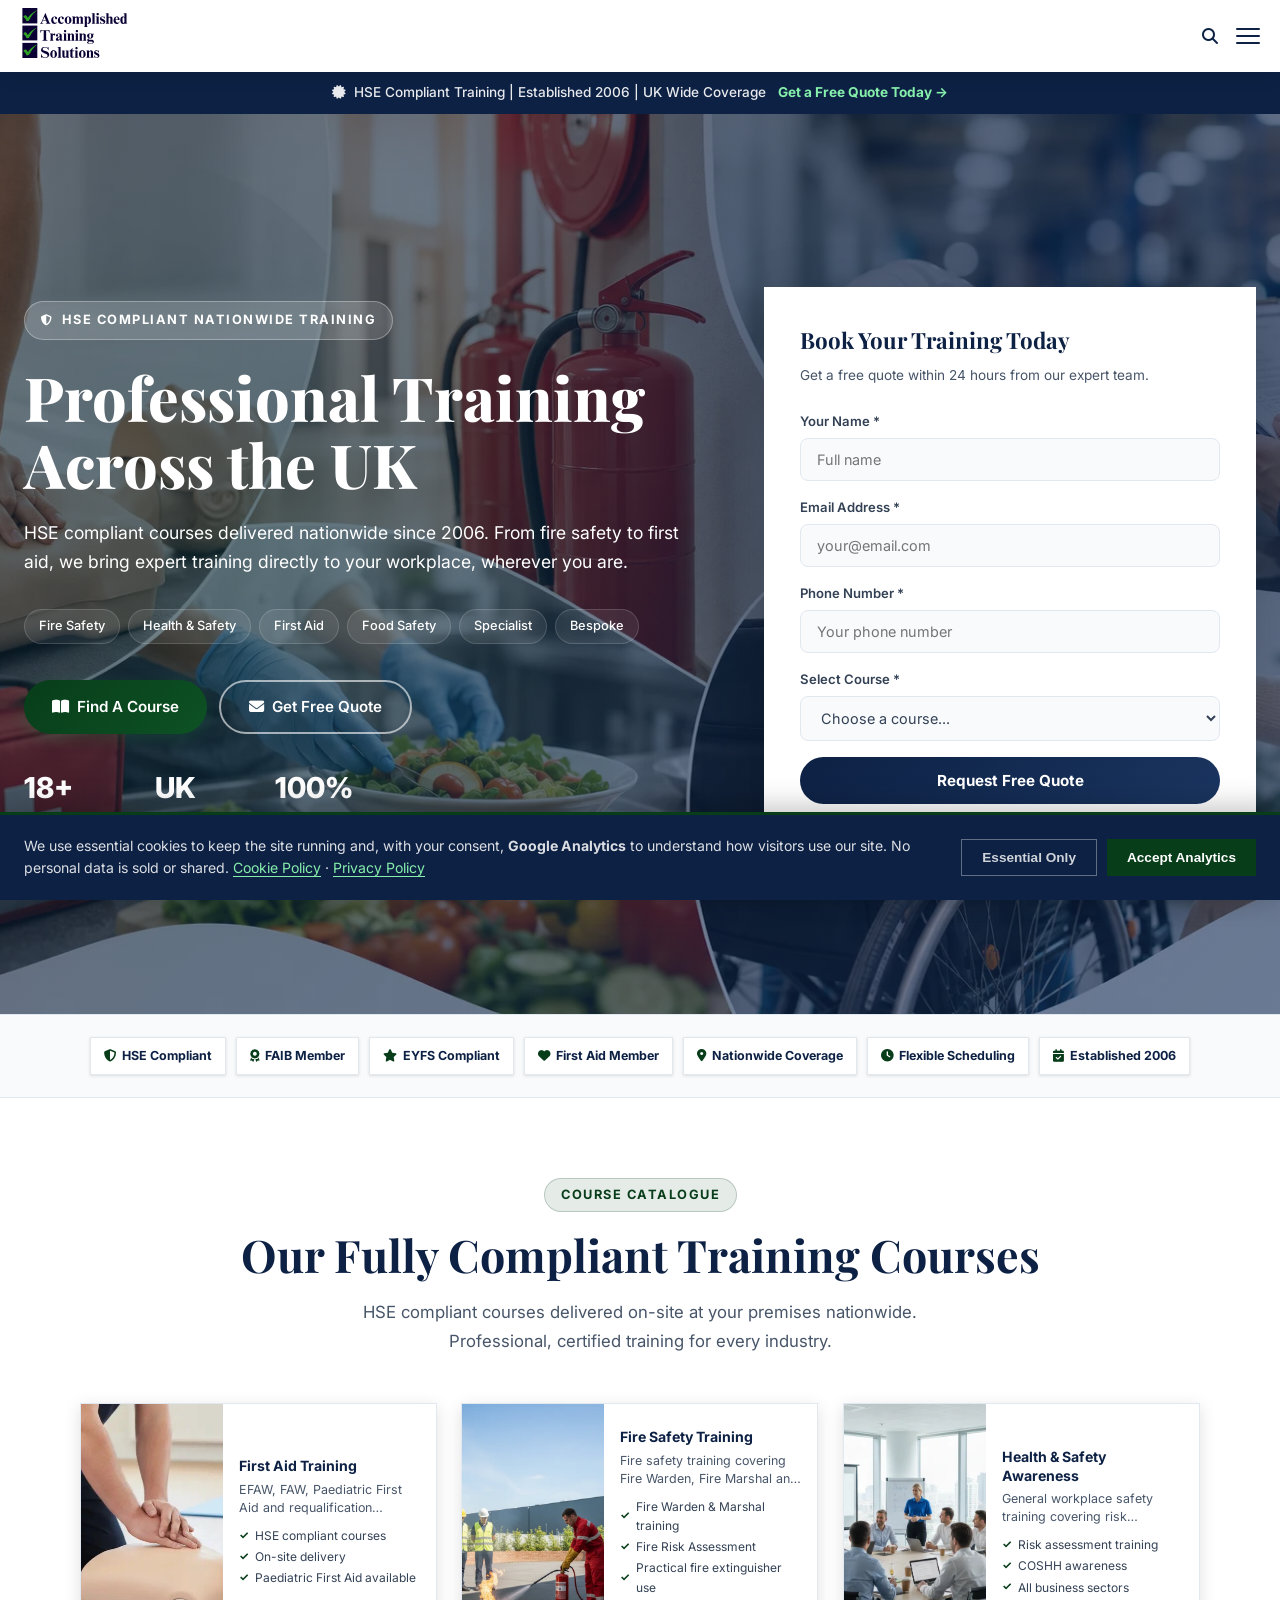
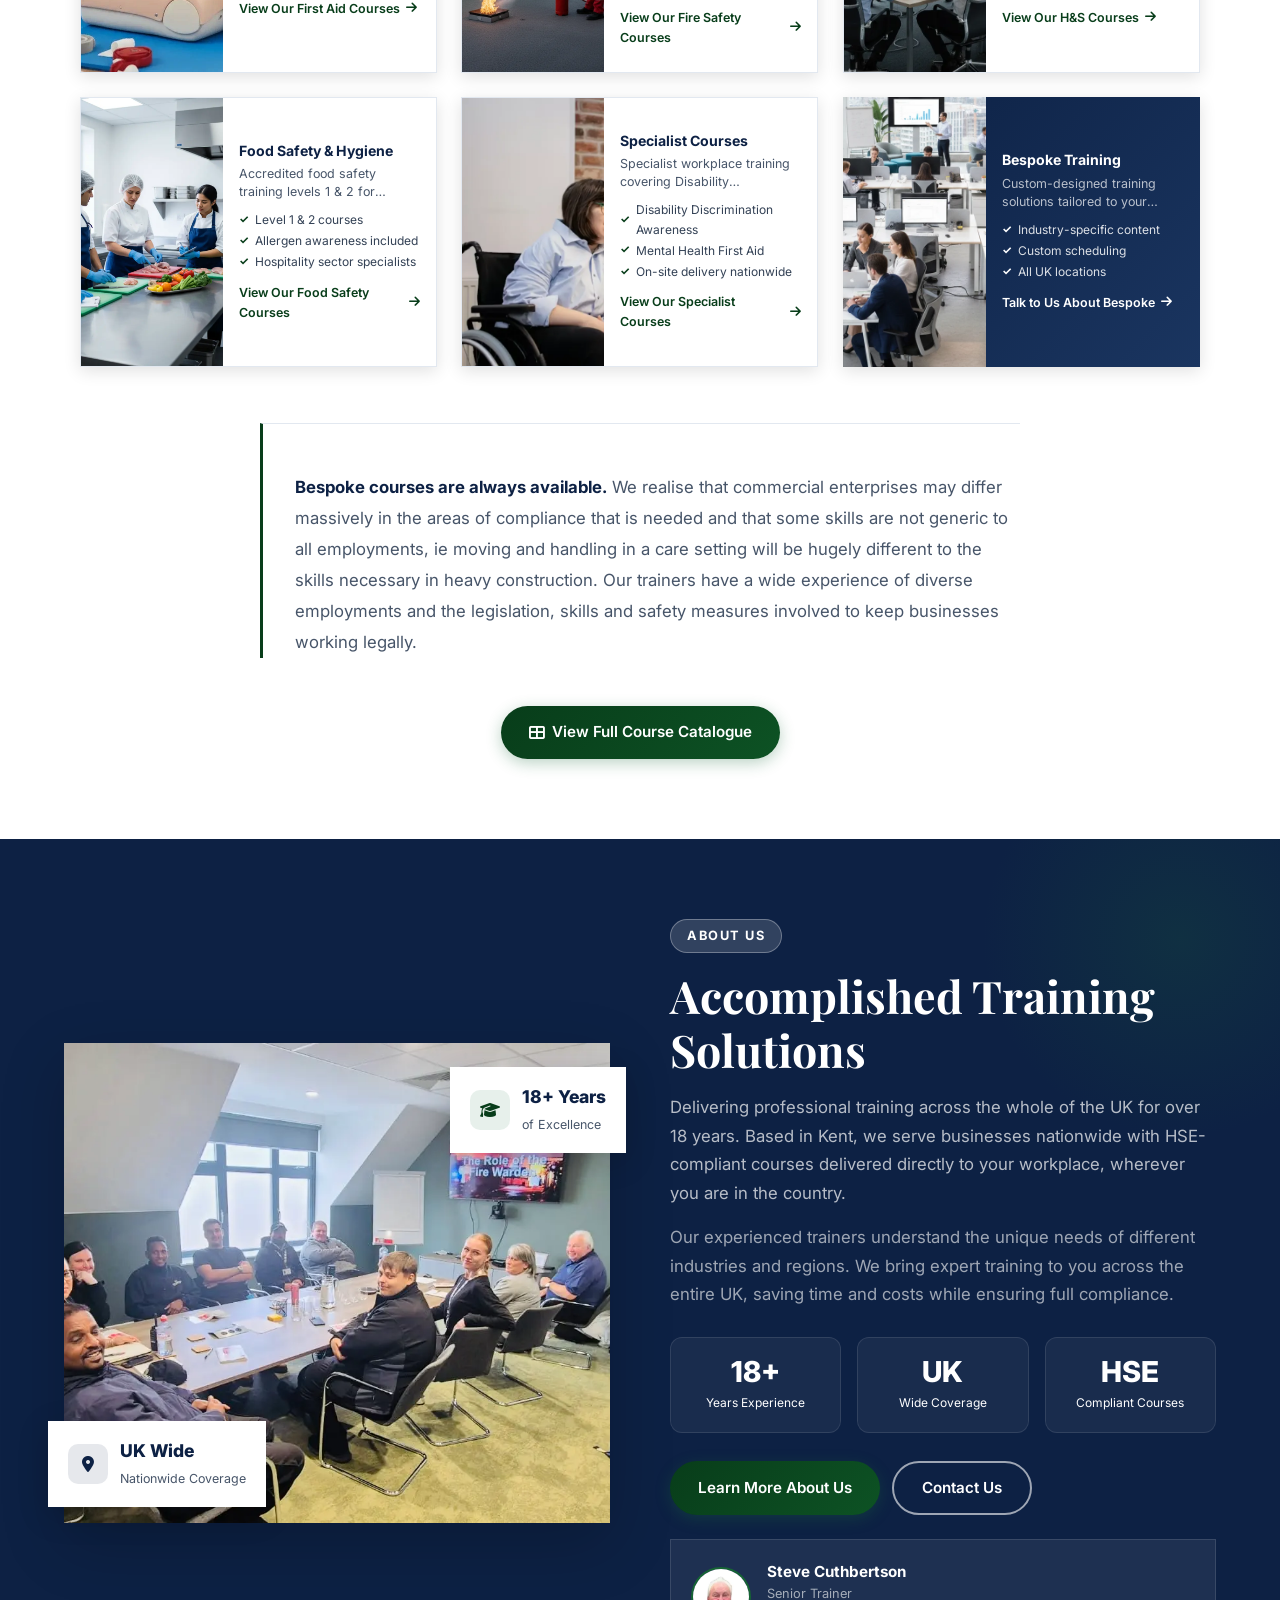
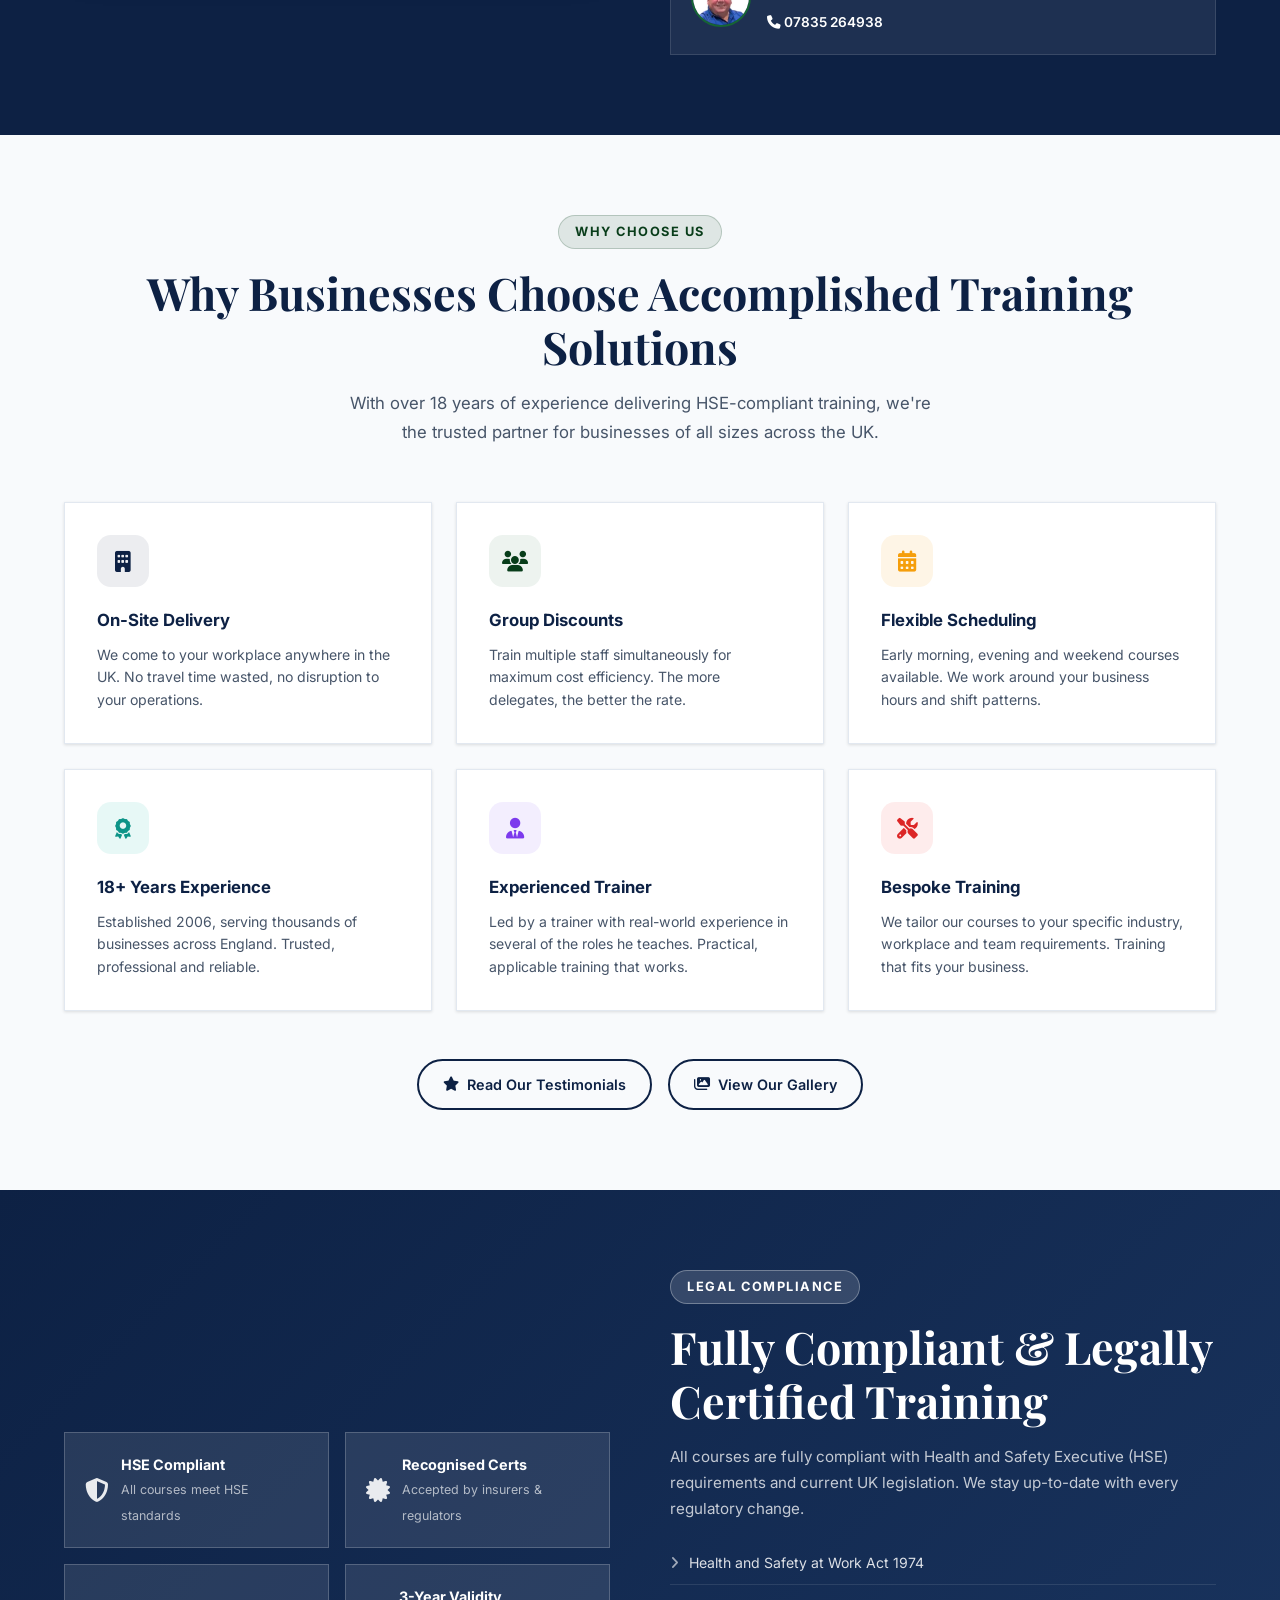
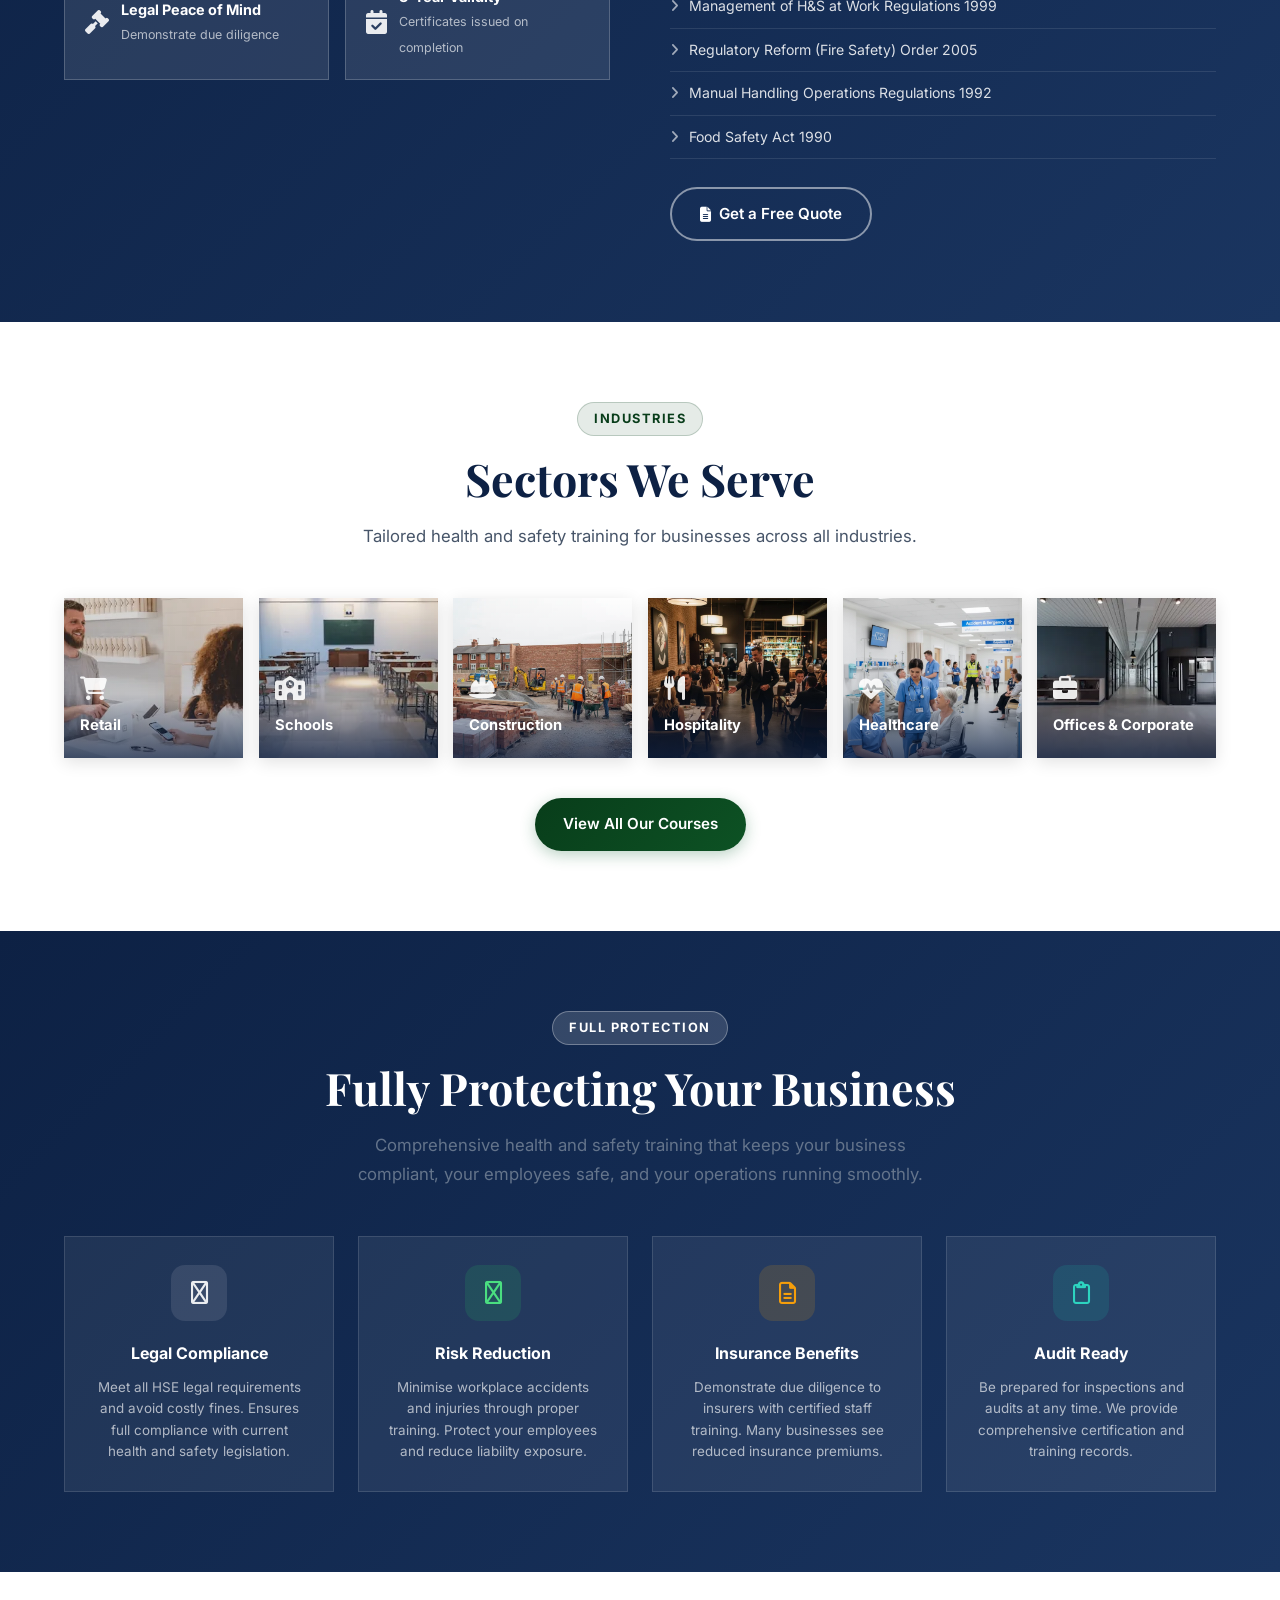
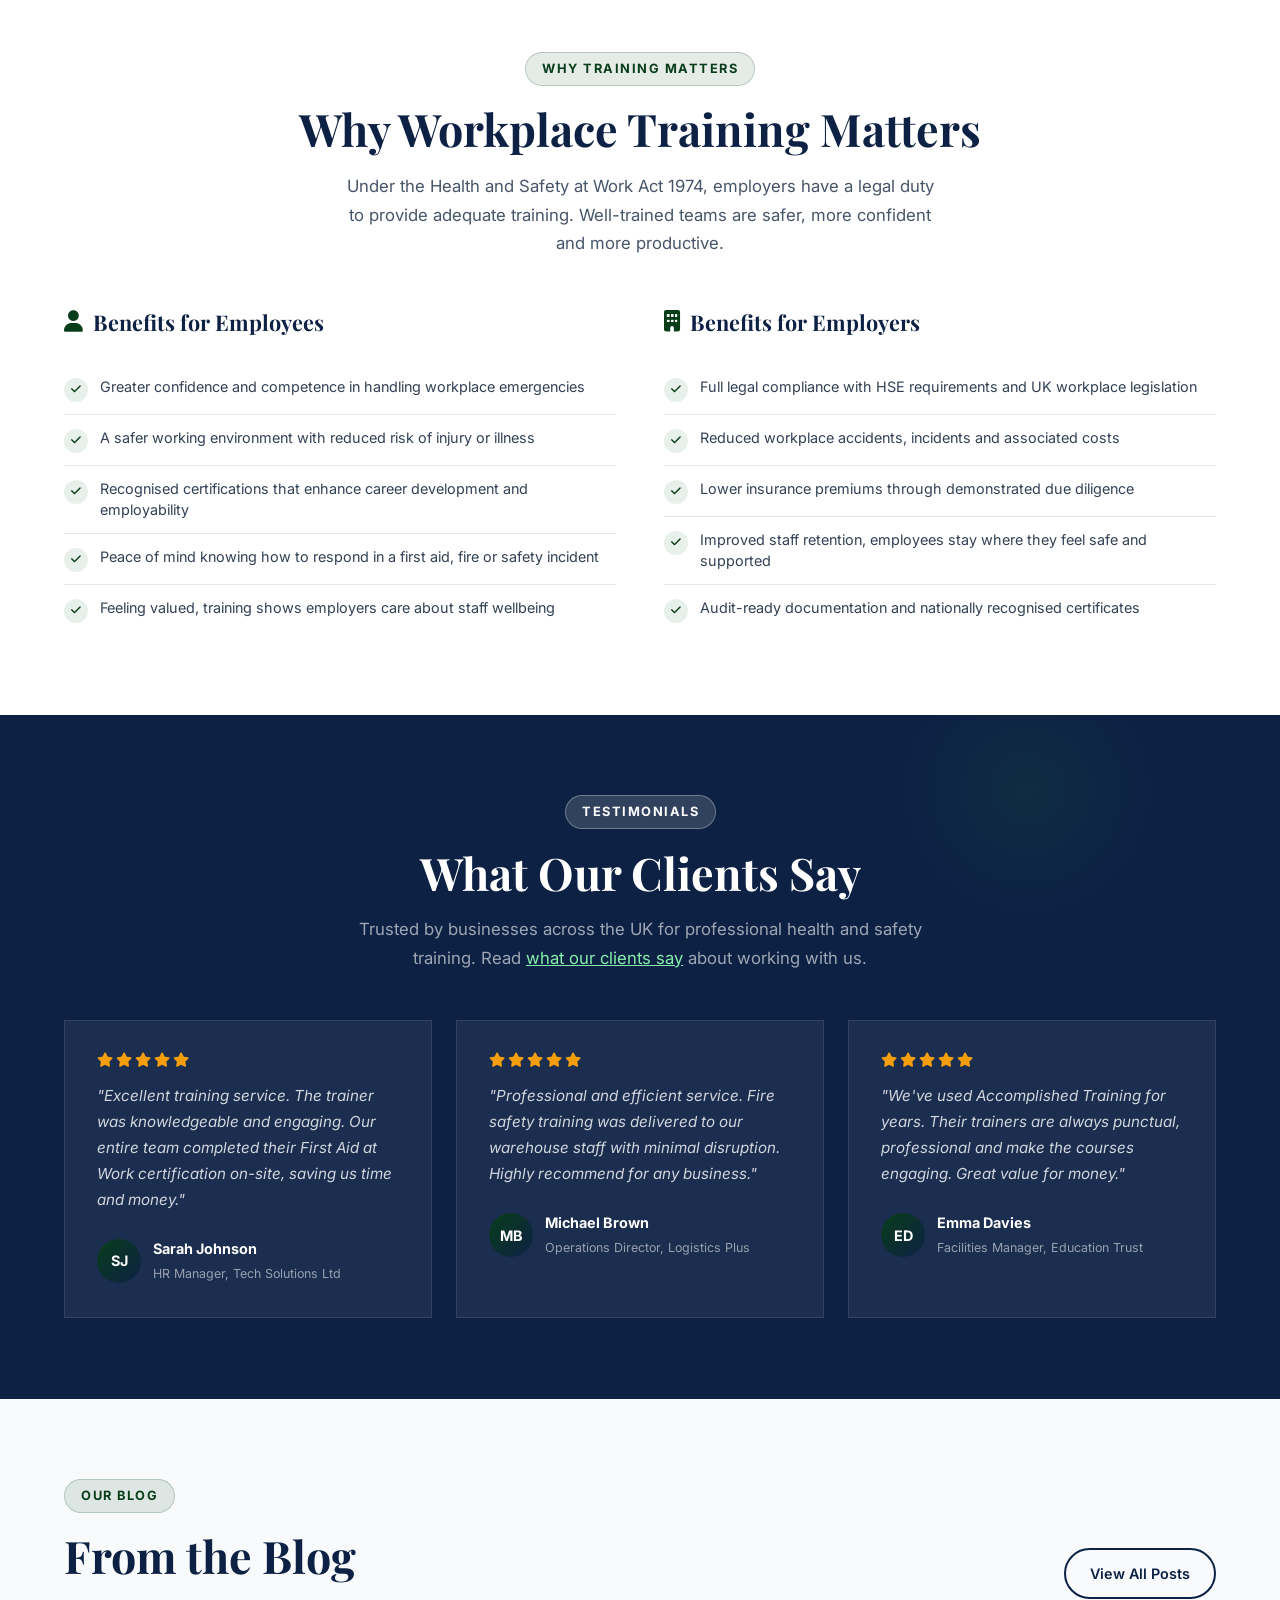
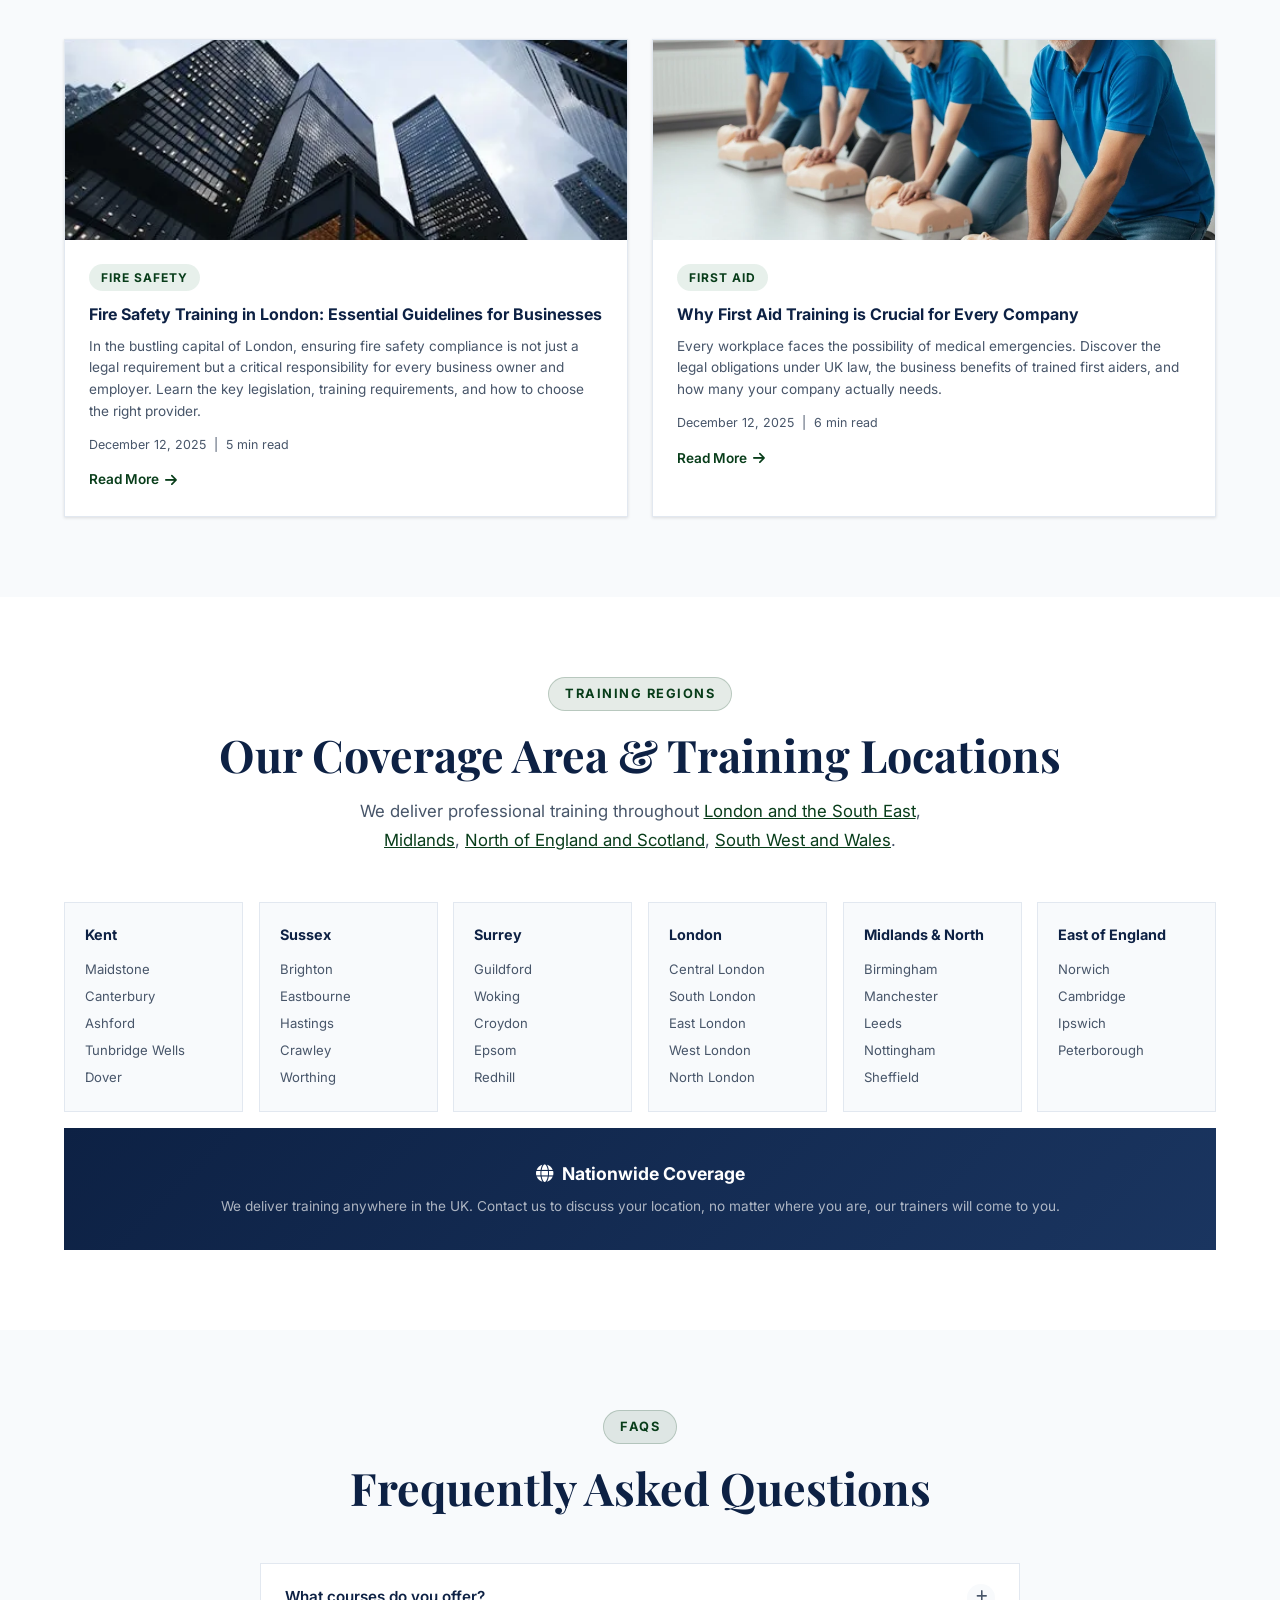
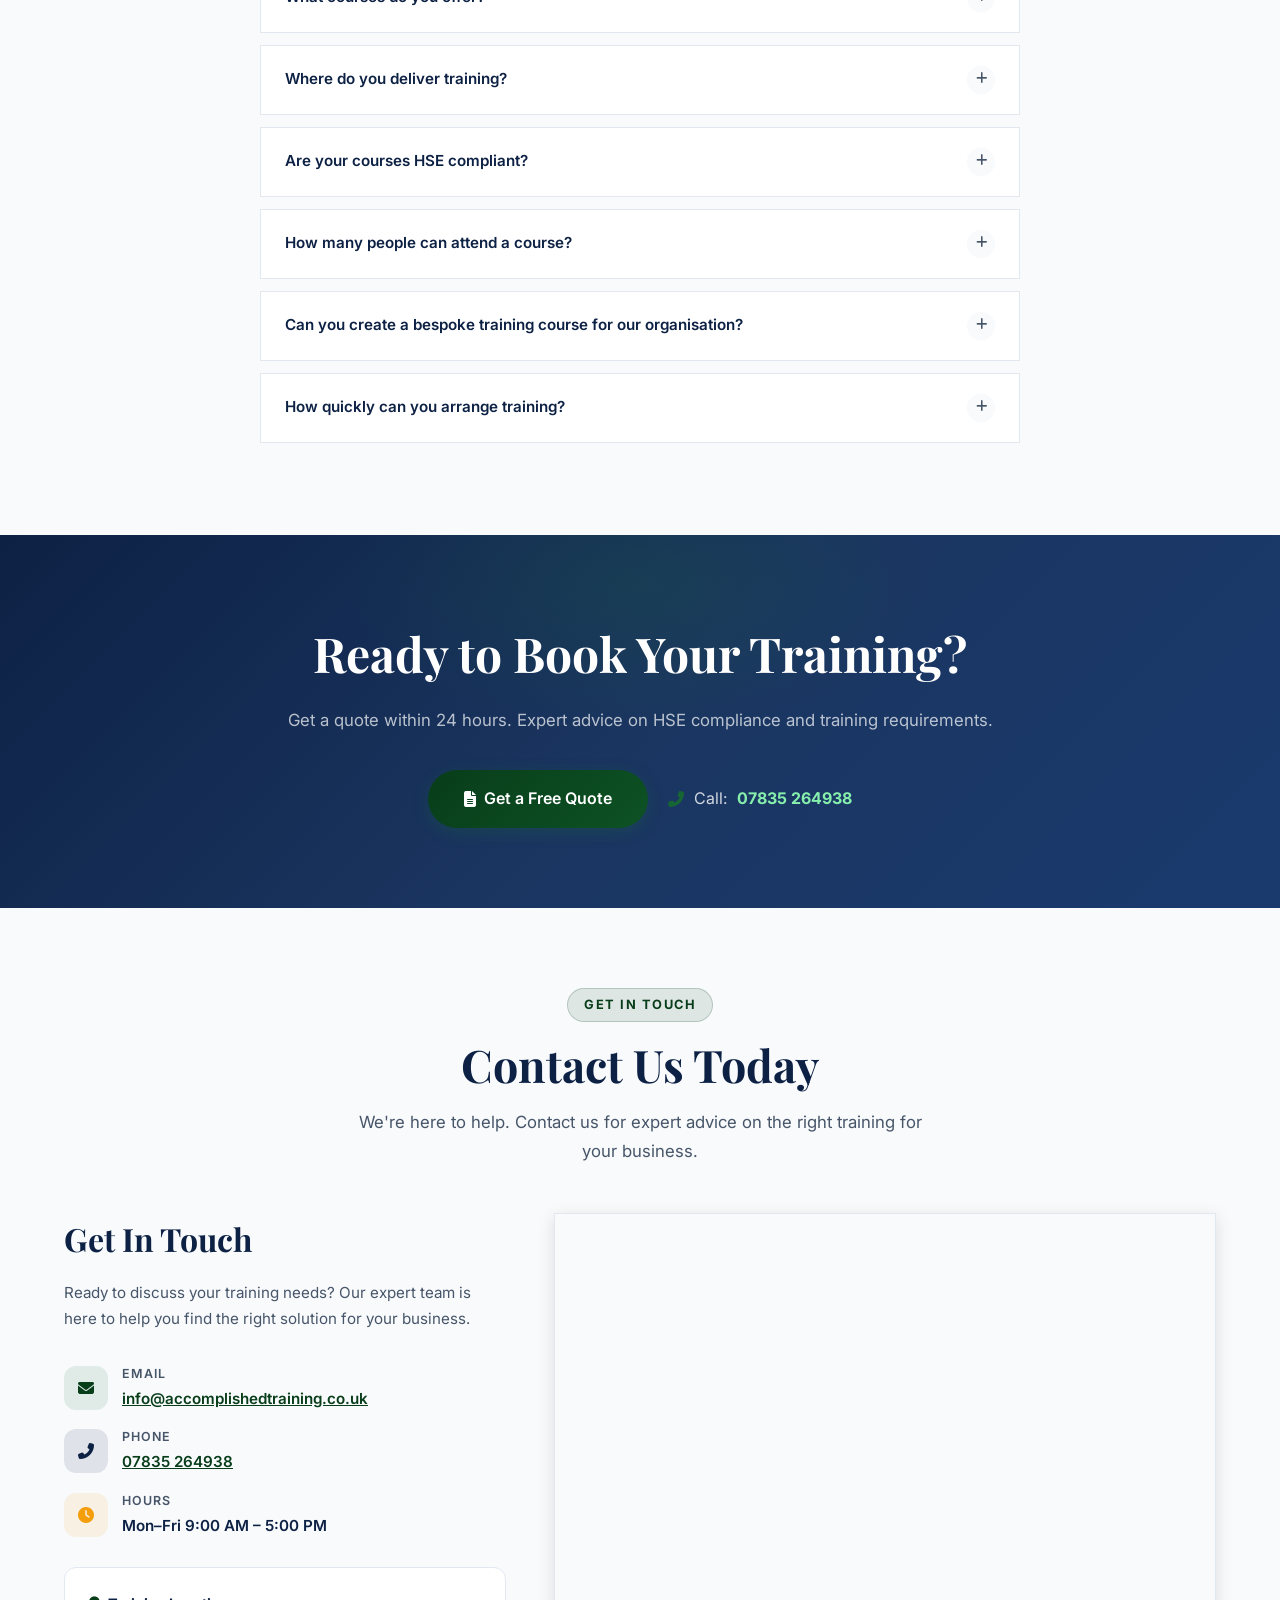
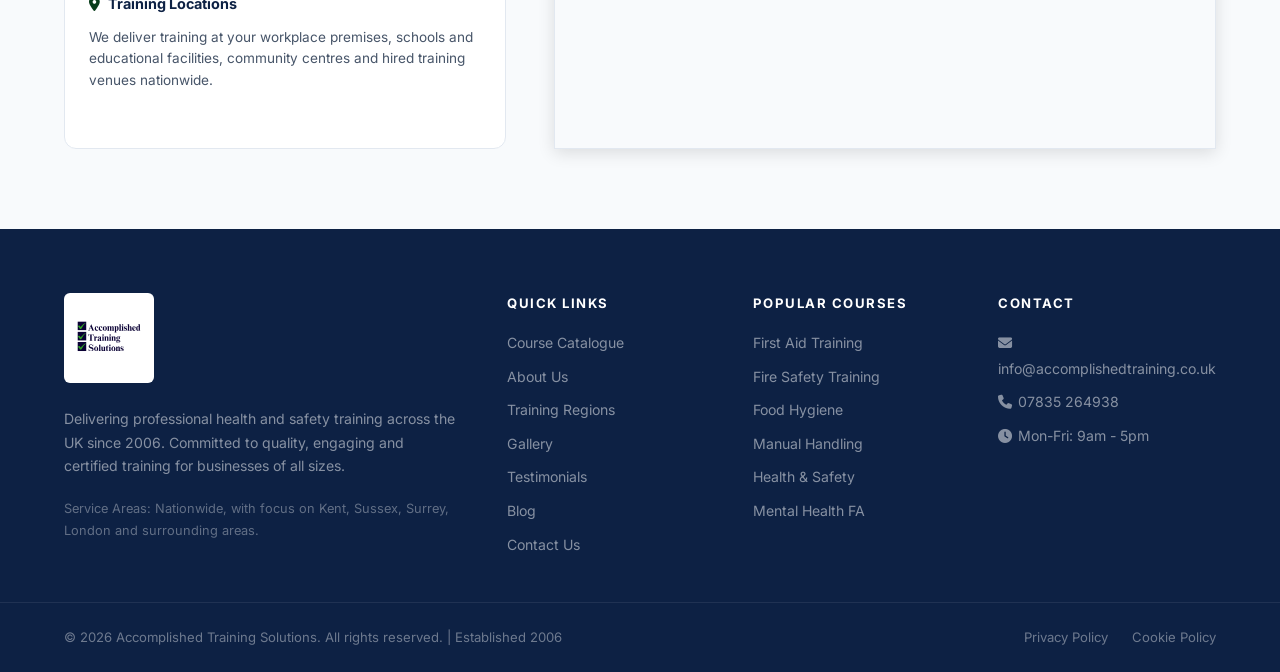
==== commit 8cbcb1c3: "updated phone number" ====
--- a/index.html
+++ b/index.html
@@ -53,7 +53,7 @@
             <div class="navbar-divider"></div>
             <button class="search-btn" id="searchToggle" aria-label="Search"><i class="fas fa-search"></i></button>
             <div class="navbar-divider"></div>
-            <a href="tel:0800XXXXXXX" class="navbar-phone"><i class="fas fa-phone-alt"></i> 0800 XXX XXXX</a>
+            <a href="tel:07835264938" class="navbar-phone"><i class="fas fa-phone-alt"></i> 07835 264938</a>
             <a href="contact.html" class="btn-primary" style="padding:10px 20px;font-size:0.87rem;margin-left:16px;"><i class="fas fa-file-alt"></i> Free Quote</a>
         </div>
 
@@ -99,7 +99,7 @@
             </div>
         </div>
         <a href="contact.html">Contact</a>
-        <a href="tel:0800XXXXXXX" style="color:var(--green);font-weight:700;border-bottom:none;"><i class="fas fa-phone-alt"></i> 0800 XXX XXXX</a>
+        <a href="tel:07835264938" style="color:var(--green);font-weight:700;border-bottom:none;"><i class="fas fa-phone-alt"></i> 07835 264938</a>
     </div>
 </nav>
 
@@ -375,7 +375,7 @@
                     <div class="expert-info">
                         <h4>Steve Cuthbertson</h4>
                         <p>Senior Trainer</p>
-                        <a href="tel:0800XXXXXXX"><i class="fas fa-phone"></i> 0800 XXX XXXX</a>
+                        <a href="tel:07835264938"><i class="fas fa-phone"></i> 07835 264938</a>
                     </div>
                 </div>
             </div>
@@ -701,7 +701,7 @@
             <p>Get a quote within 24 hours. Expert advice on HSE compliance and training requirements.</p>
             <div class="cta-actions">
                 <a href="contact.html" class="btn-primary" style="font-size:1rem;padding:16px 36px;"><i class="fas fa-file-alt"></i> Get a Free Quote</a>
-                <div class="cta-phone"><i class="fas fa-phone-alt"></i> Call: <a href="tel:0800XXXXXXX">0800 XXX XXXX</a></div>
+                <div class="cta-phone"><i class="fas fa-phone-alt"></i> Call: <a href="tel:07835264938">07835 264938</a></div>
             </div>
         </div>
     </div>
@@ -726,7 +726,7 @@
                     </div>
                     <div class="contact-item">
                         <div class="contact-item-icon navy"><i class="fas fa-phone-alt"></i></div>
-                        <div class="contact-item-text"><strong>Phone</strong><span><a href="tel:0800XXXXXXX">0800 XXX XXXX</a></span></div>
+                        <div class="contact-item-text"><strong>Phone</strong><span><a href="tel:07835264938">07835 264938</a></span></div>
                     </div>
                     <div class="contact-item">
                         <div class="contact-item-icon gold"><i class="fas fa-clock"></i></div>
@@ -791,7 +791,7 @@
                     <h4>Contact</h4>
                     <ul>
                         <li><a href="mailto:info@accomplishedtraining.co.uk"><i class="fas fa-envelope" style="width:16px;"></i> info@accomplishedtraining.co.uk</a></li>
-                        <li><a href="tel:0800XXXXXXX"><i class="fas fa-phone" style="width:16px;"></i> 0800 XXX XXXX</a></li>
+                        <li><a href="tel:07835264938"><i class="fas fa-phone" style="width:16px;"></i> 07835 264938</a></li>
                         <li><a href="#"><i class="fas fa-clock" style="width:16px;"></i> Mon-Fri: 9am - 5pm</a></li>
                     </ul>
                 </div>
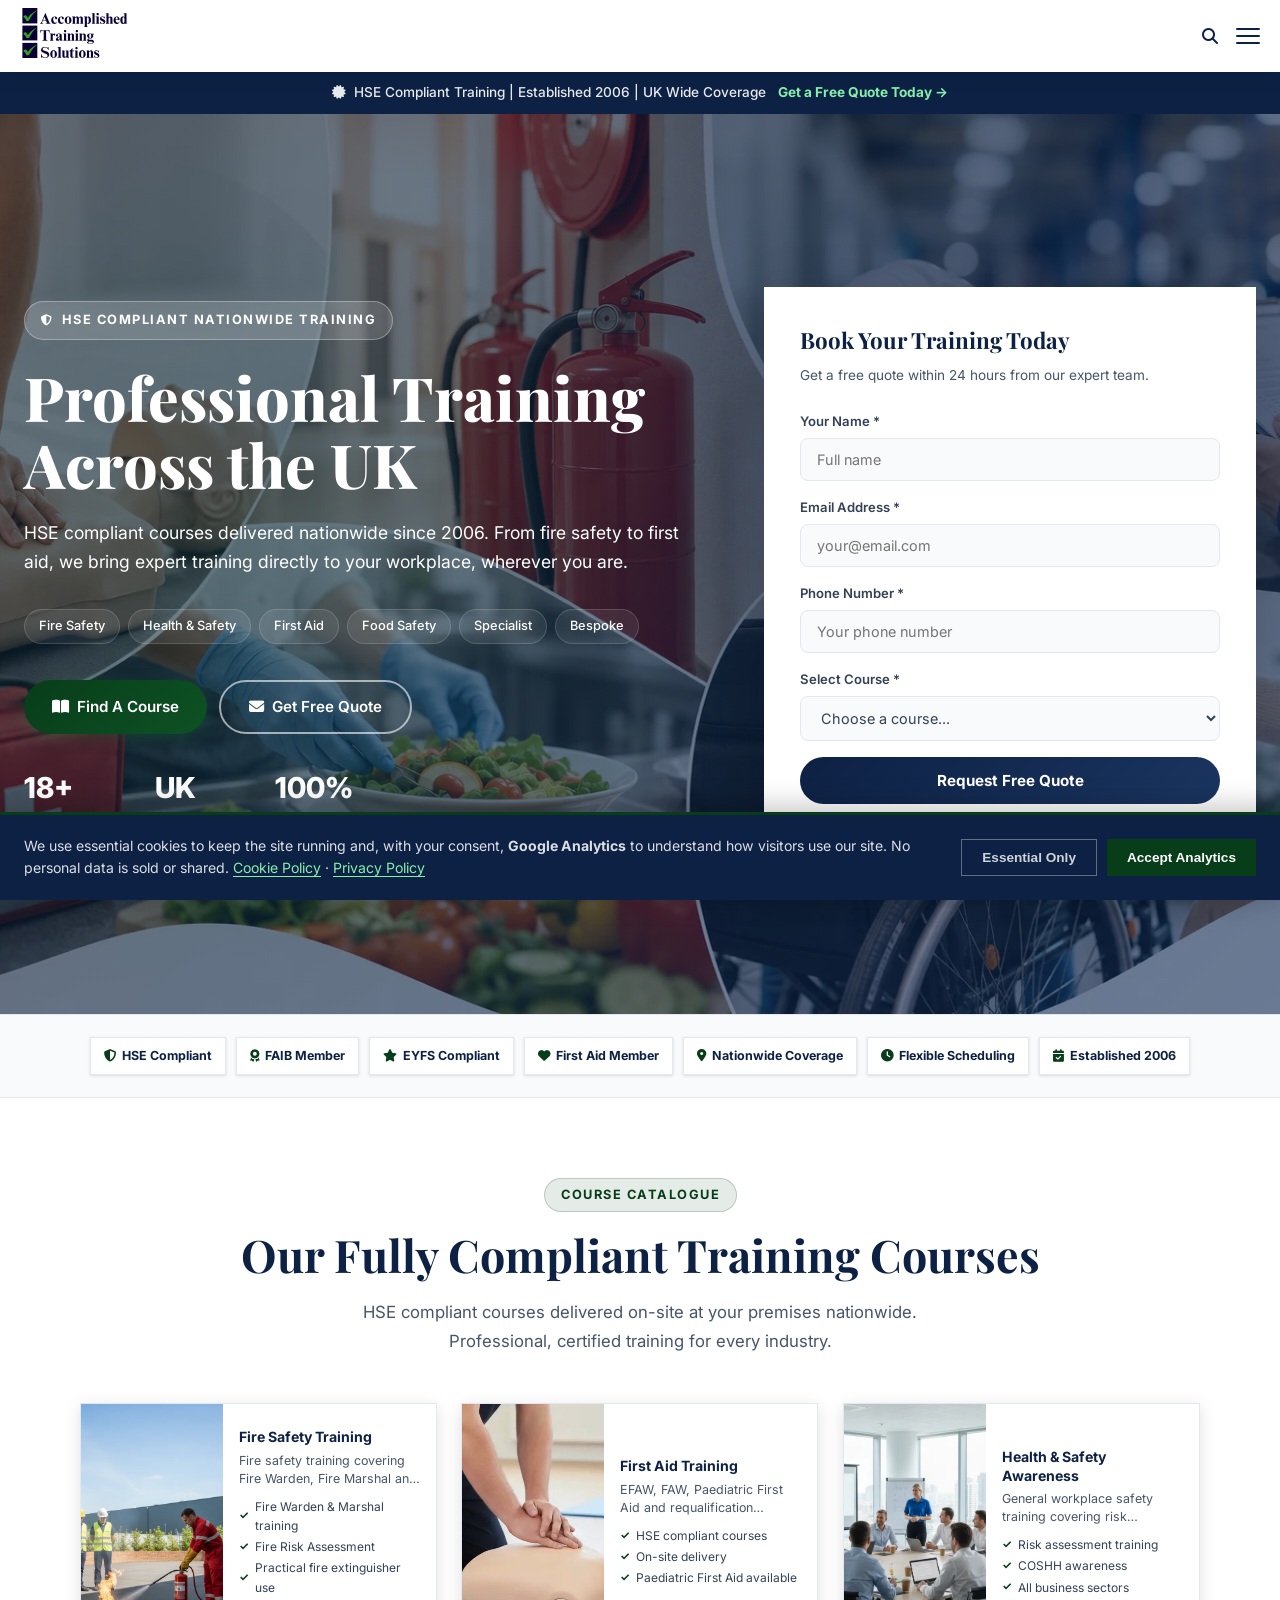
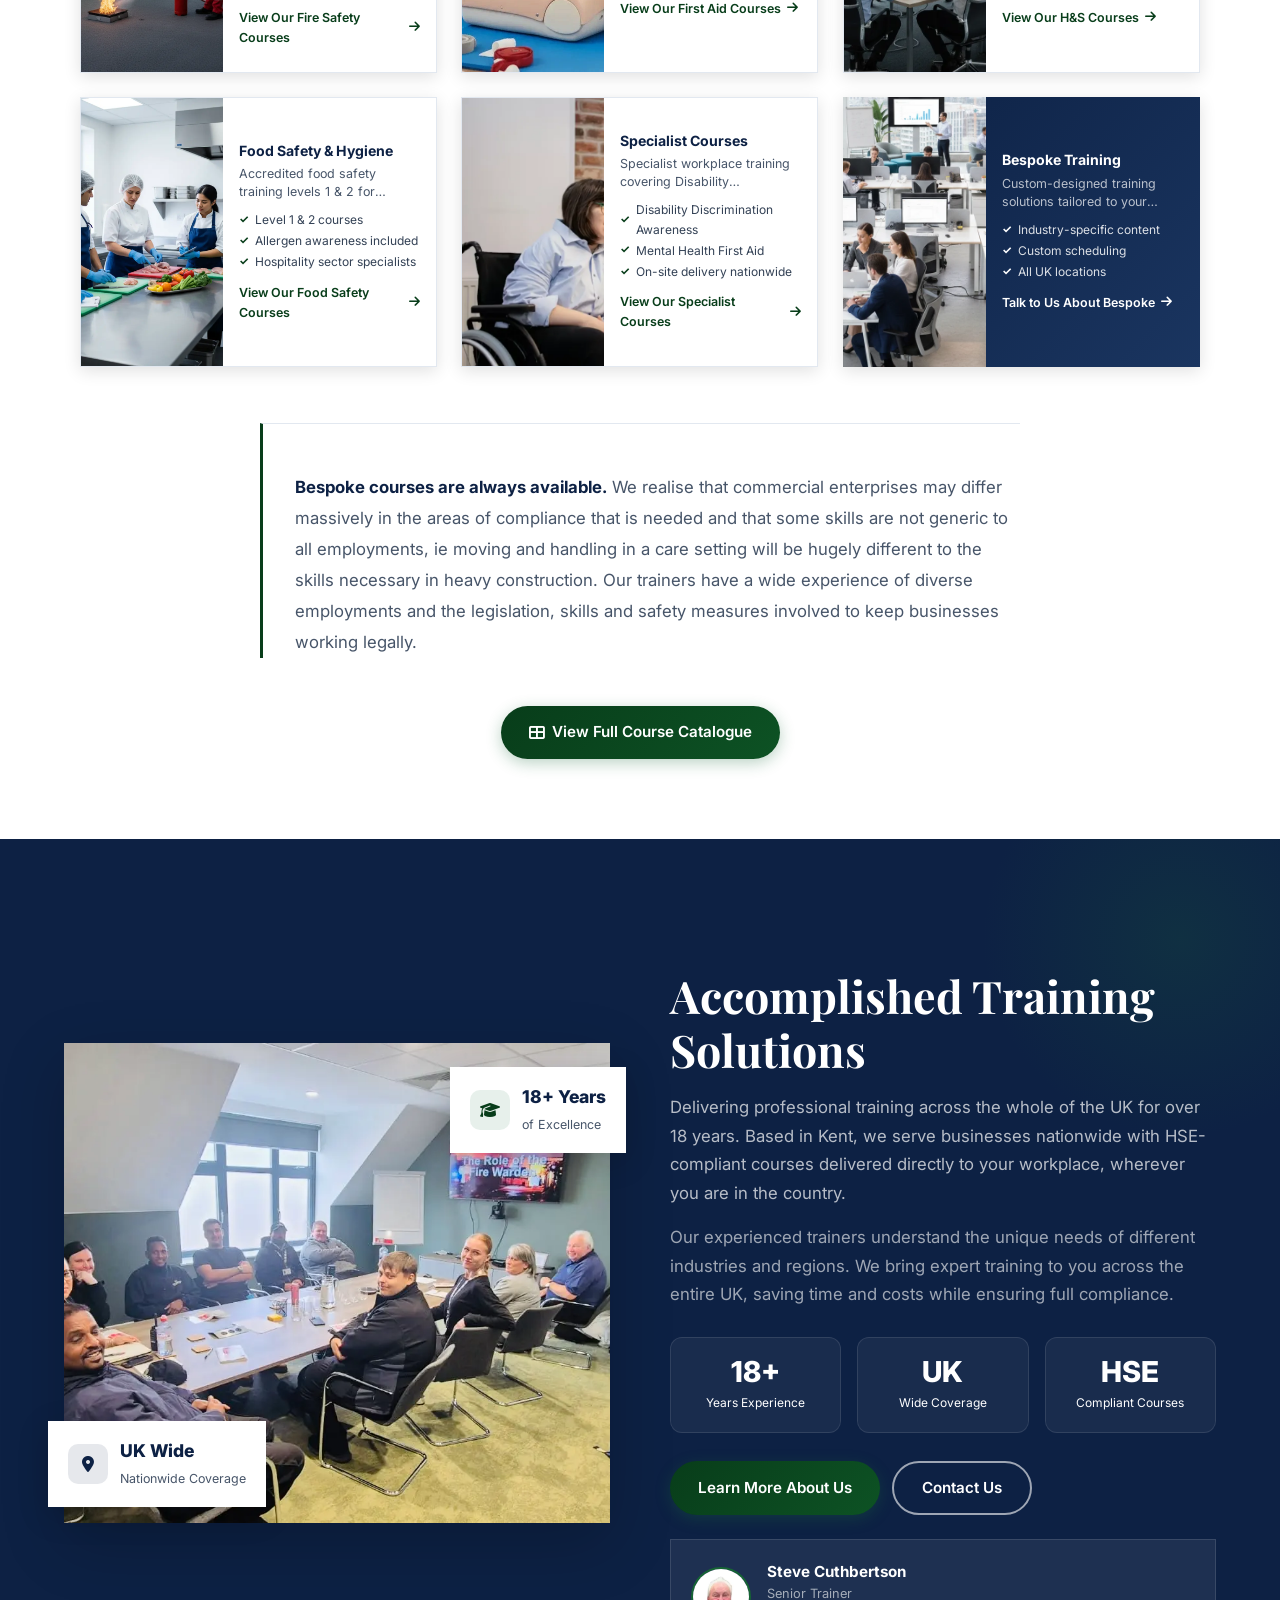
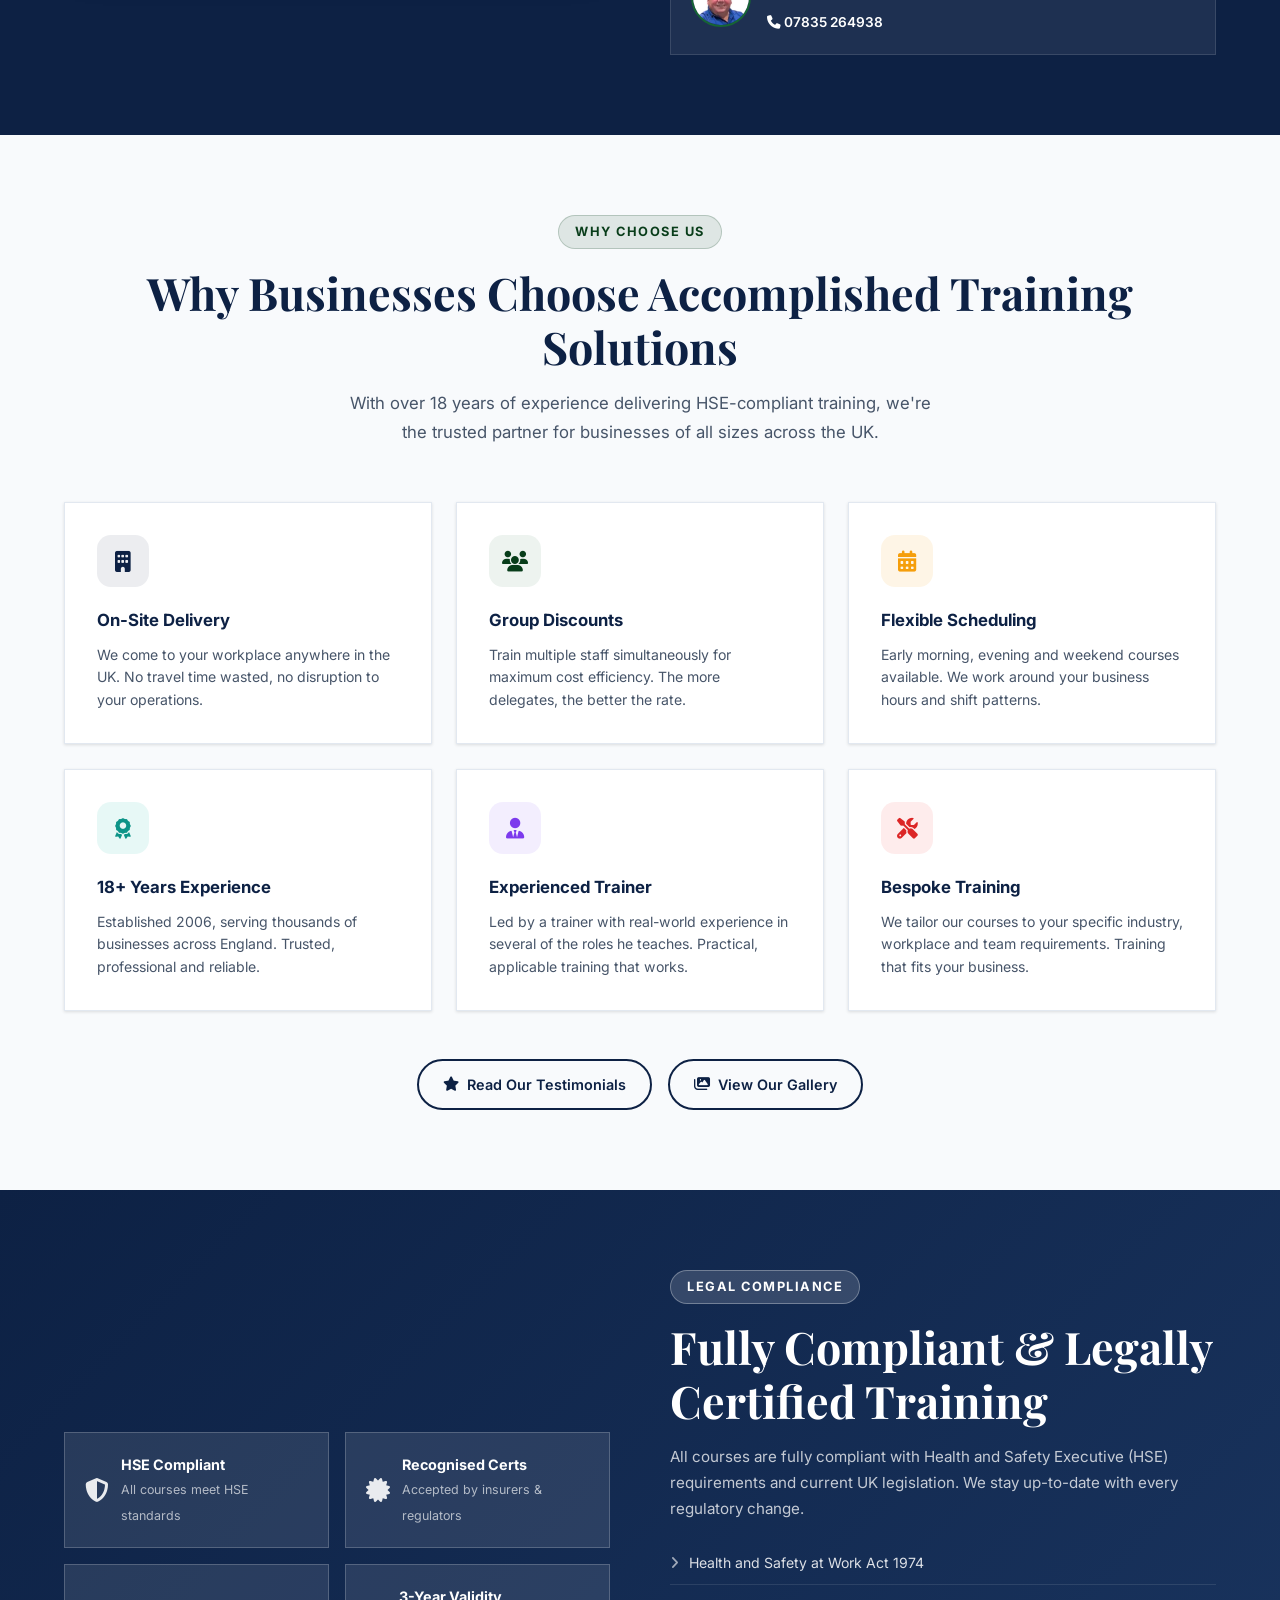
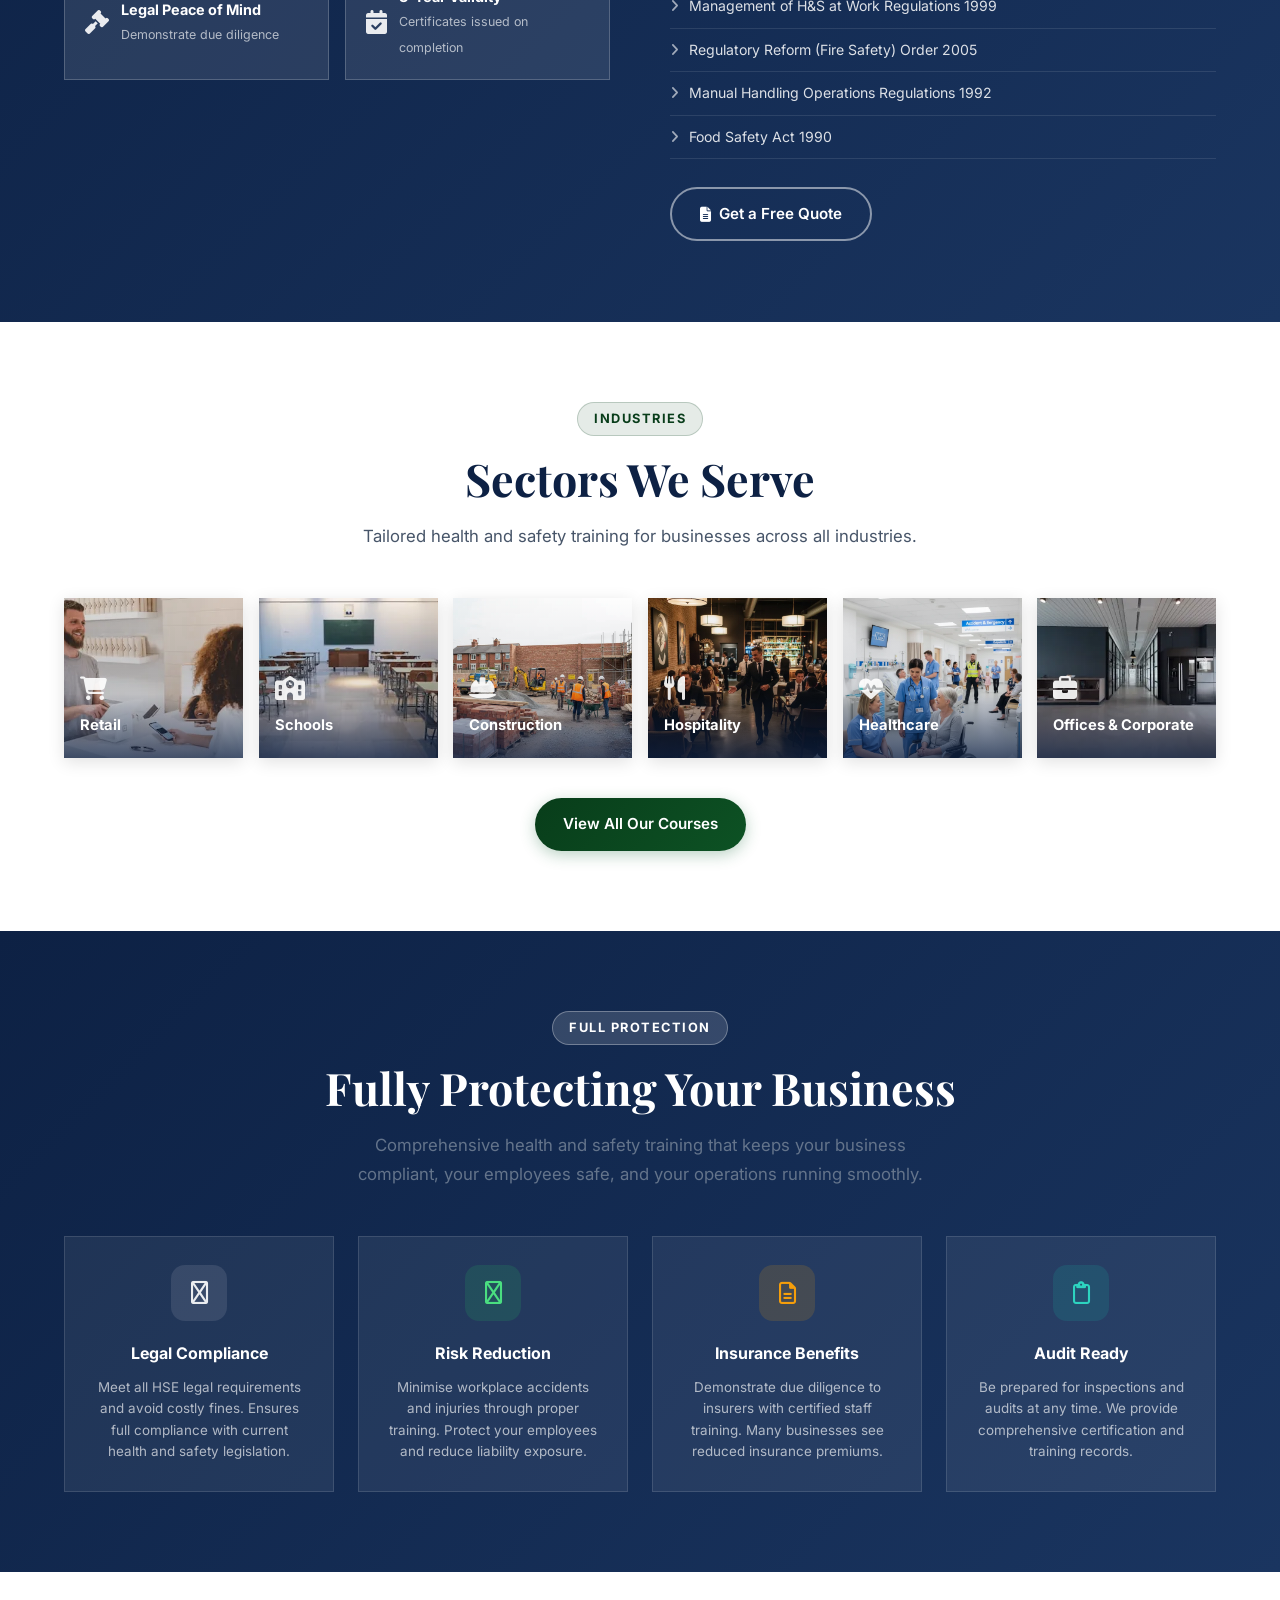
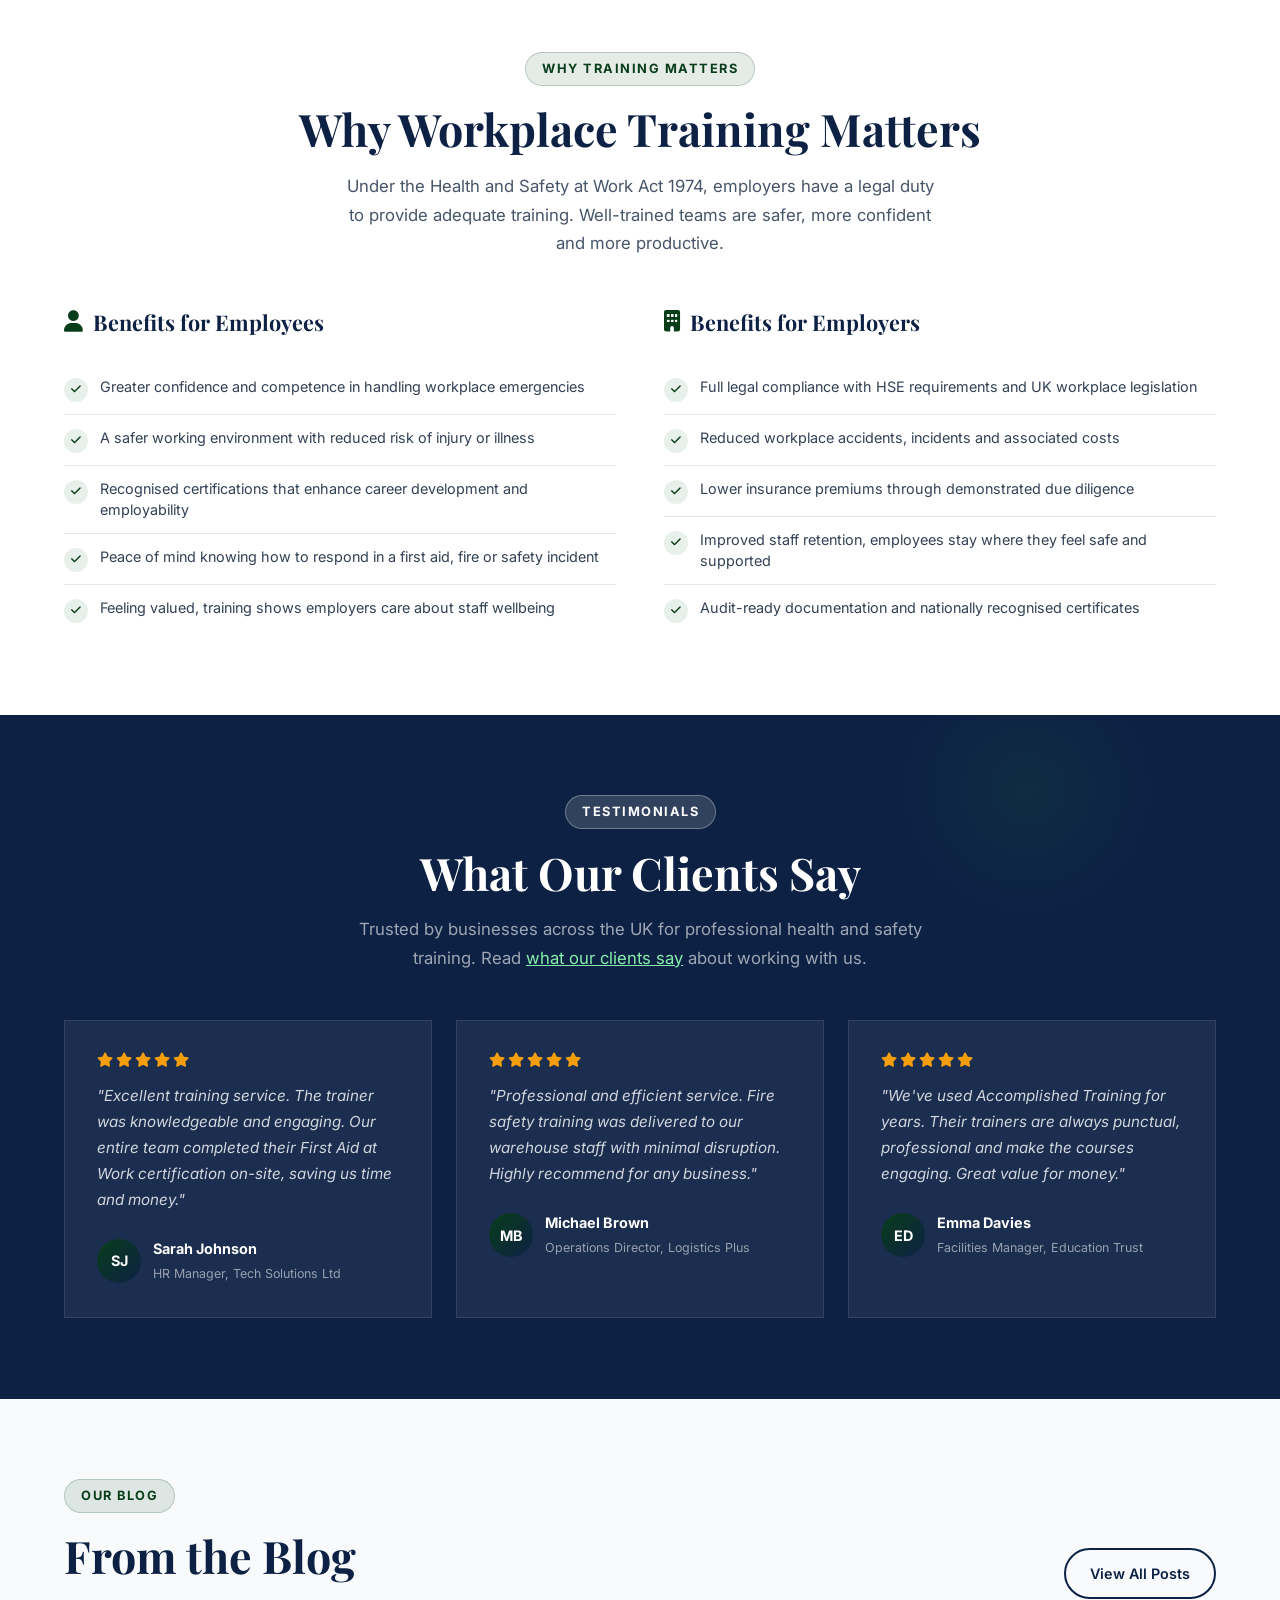
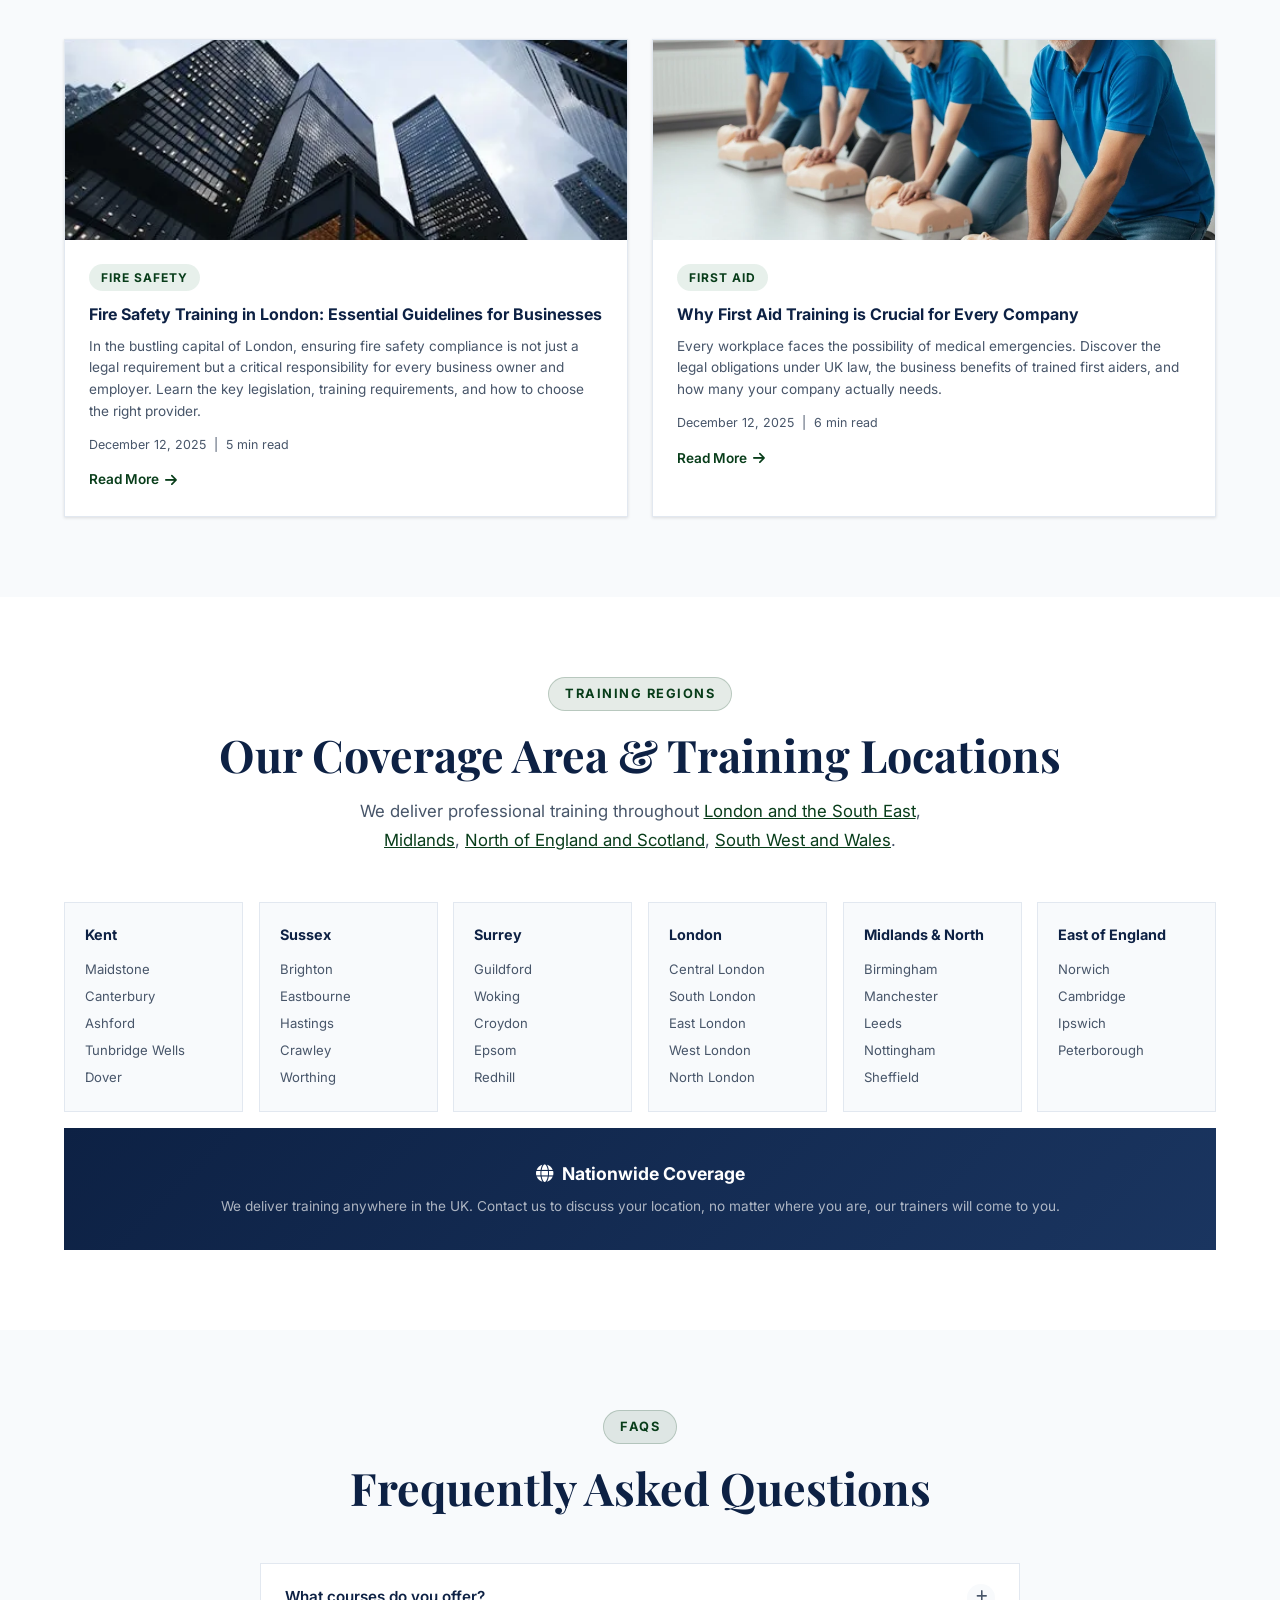
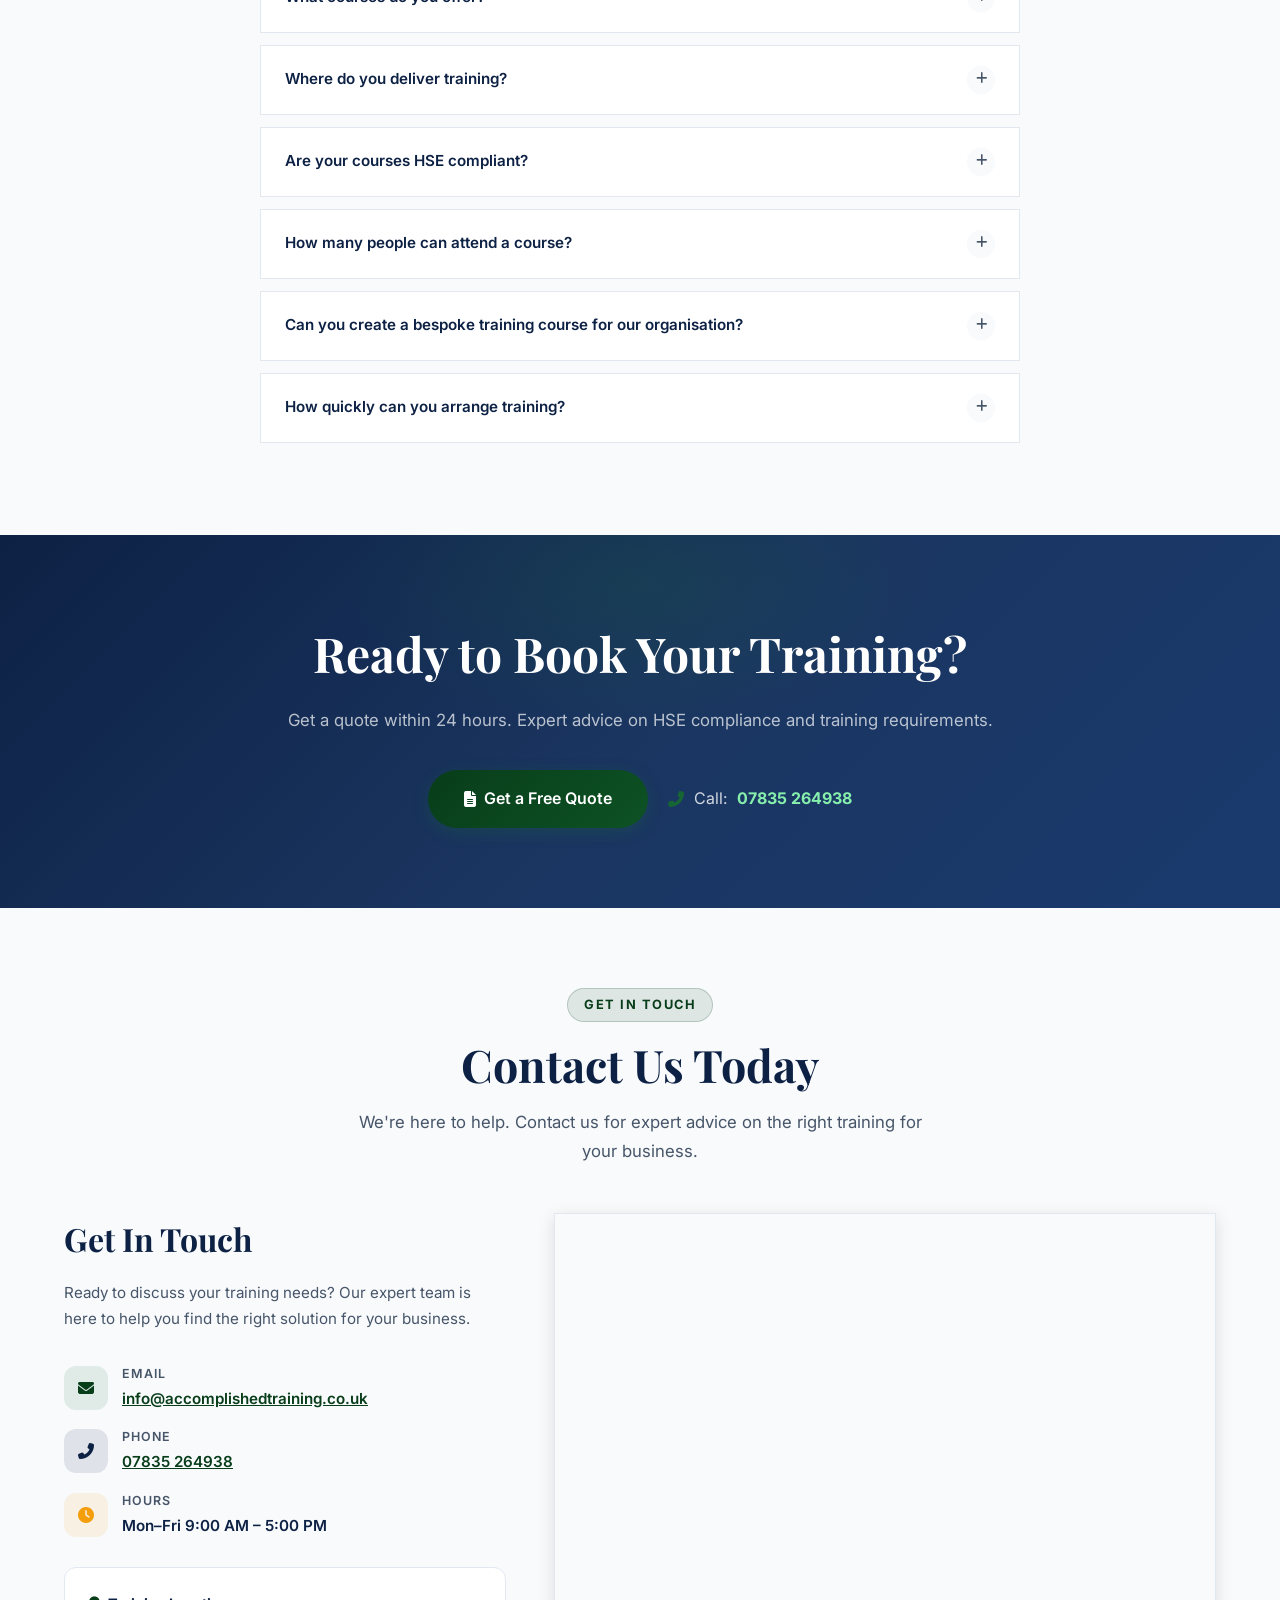
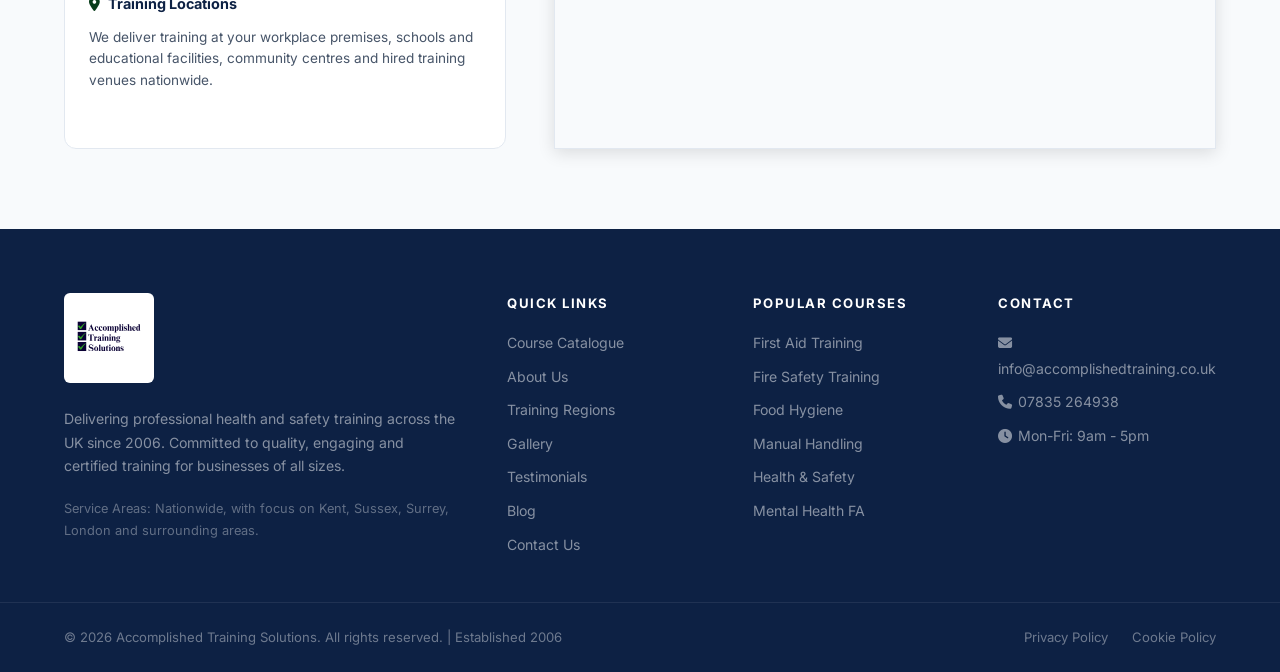
==== commit 93589ea6: "upmoved fire safety first on all through request" ====
--- a/index.html
+++ b/index.html
@@ -226,6 +226,23 @@
             <p class="section-subtitle" style="margin:0 auto;">HSE compliant courses delivered on-site at your premises nationwide. Professional, certified training for every industry.</p>
         </div>
         <div class="courses-grid">
+
+              <!-- Fire Safety -->
+            <div class="course-card anim-card">
+                <div class="course-card-img">
+                    <img src="images/fire-warden-training.webp" alt="Fire Safety Training">
+                </div>
+                <div class="course-card-body">
+                    <h3>Fire Safety Training</h3>
+                    <p>Fire safety training</a> covering Fire Warden, Fire Marshal and Fire Safety Awareness courses. Essential for compliance across all industries.</p>
+                    <ul class="course-checklist">
+                        <li>Fire Warden &amp; Marshal training</li>
+                        <li>Fire Risk Assessment</li>
+                        <li>Practical fire extinguisher use</li>
+                    </ul>
+                    <a href="courses.html#fire-safety" class="course-card-link">View Our Fire Safety Courses <i class="fas fa-arrow-right"></i></a>
+                </div>
+            </div>
             <!-- First Aid -->
             <div class="course-card anim-card">
                 <div class="course-card-img">
@@ -242,22 +259,7 @@
                     <a href="courses.html#first-aid" class="course-card-link">View Our First Aid Courses <i class="fas fa-arrow-right"></i></a>
                 </div>
             </div>
-            <!-- Fire Safety -->
-            <div class="course-card anim-card">
-                <div class="course-card-img">
-                    <img src="images/fire-warden-training.webp" alt="Fire Safety Training">
-                </div>
-                <div class="course-card-body">
-                    <h3>Fire Safety Training</h3>
-                    <p>Fire safety training</a> covering Fire Warden, Fire Marshal and Fire Safety Awareness courses. Essential for compliance across all industries.</p>
-                    <ul class="course-checklist">
-                        <li>Fire Warden &amp; Marshal training</li>
-                        <li>Fire Risk Assessment</li>
-                        <li>Practical fire extinguisher use</li>
-                    </ul>
-                    <a href="courses.html#fire-safety" class="course-card-link">View Our Fire Safety Courses <i class="fas fa-arrow-right"></i></a>
-                </div>
-            </div>
+          
             <!-- Health & Safety -->
             <div class="course-card anim-card">
                 <div class="course-card-img">
